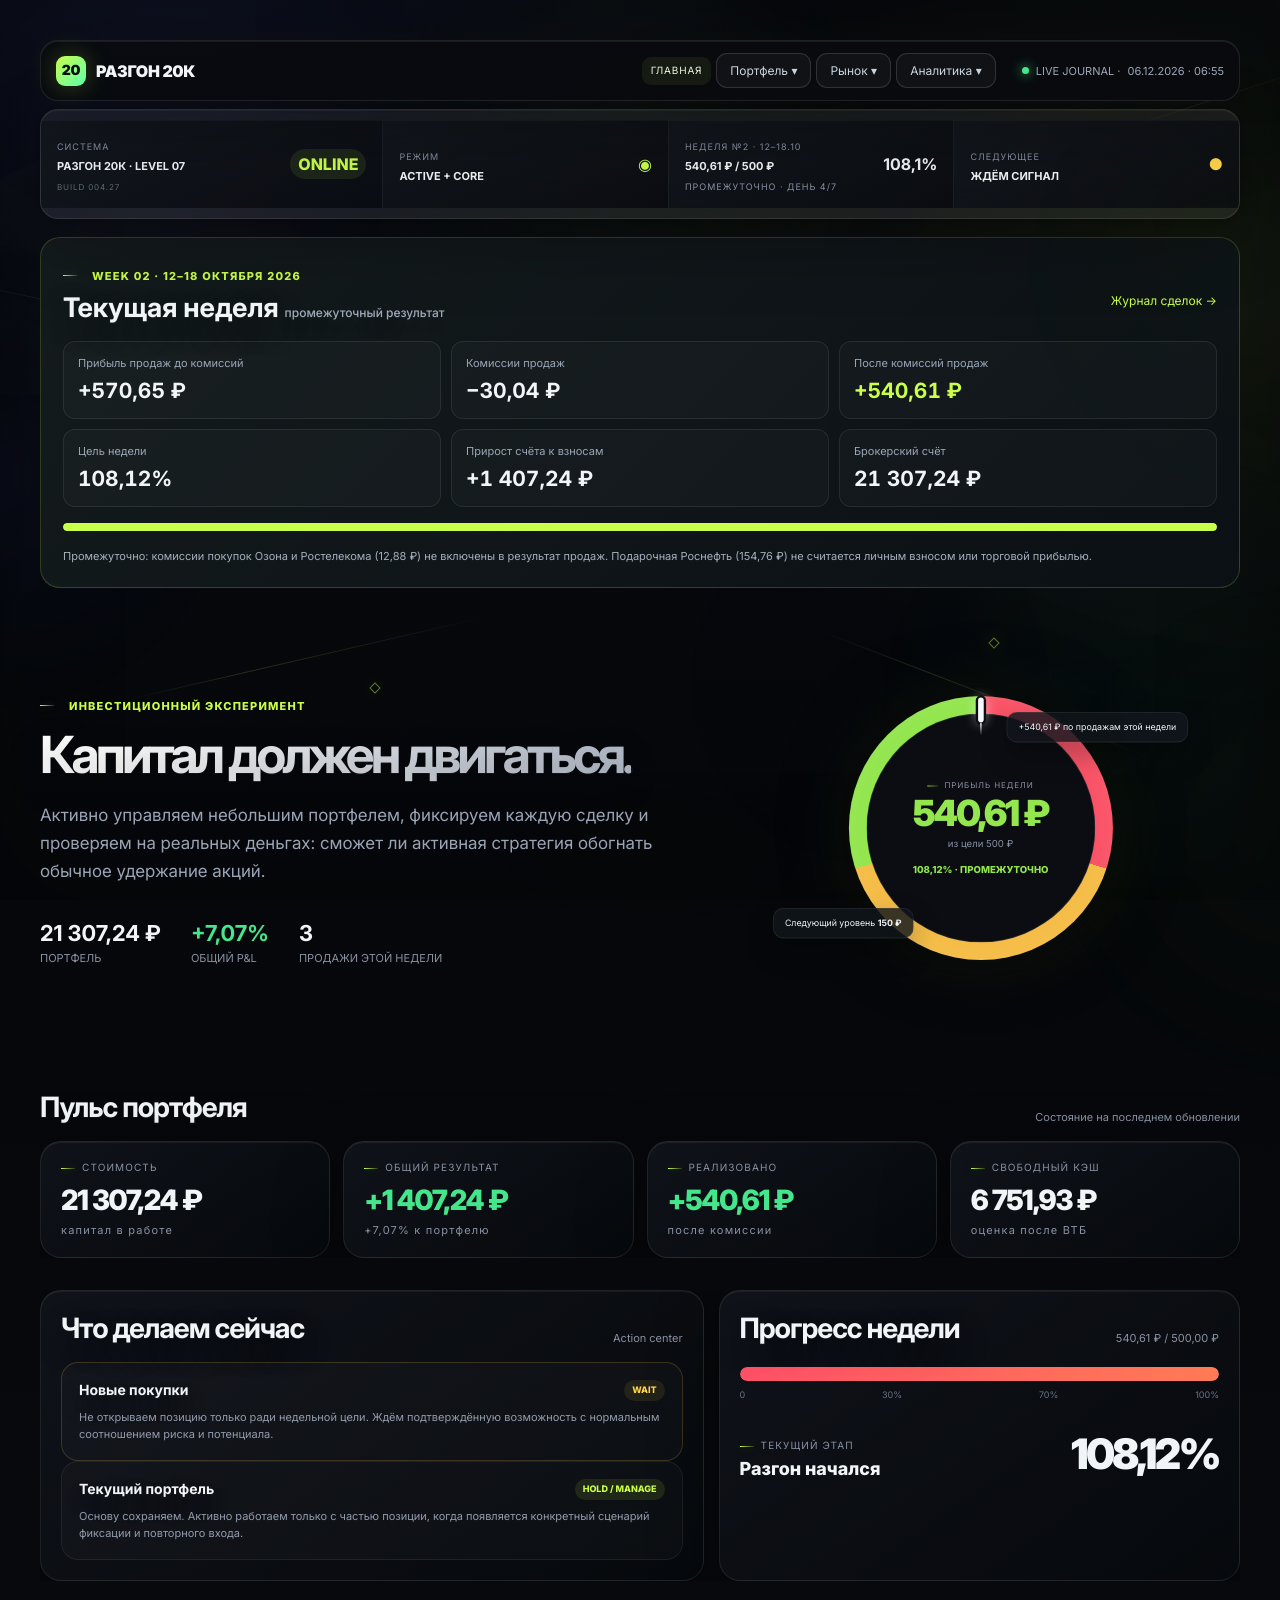
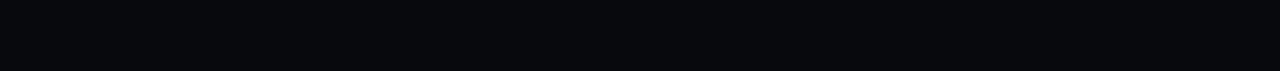
==== index.html @ 6a44f9a2 "BUILD 004.27: fix initial hero counter and previous week archive" ====
<!doctype html><html lang="ru"><head><meta charset="utf-8"><meta name="viewport" content="width=device-width,initial-scale=1"><meta name="theme-color" content="#06070a"><title>Разгон 20К — Live Terminal</title>
<link rel="stylesheet" href="css/styles.css?v=00415"><link rel="stylesheet" href="css/workspace.css?v=00427"><link rel="stylesheet" href="css/week-audit.css?v=00423"></head><body><canvas id="capitalMesh" aria-hidden="true"></canvas><div class="atmoDecor" aria-hidden="true"><i class="atmoLine al1"></i><i class="atmoLine al2"></i><i class="atmoLine al3"></i><i class="atmoLine al4"></i><i class="atmoGlyph ag1"></i><i class="atmoGlyph ag2"></i><i class="atmoGlyph ag3"></i><i class="atmoGlyph ag4"></i><i class="atmoGlow ago1"></i><i class="atmoGlow ago2"></i><i class="atmoGlow ago3"></i></div><div class="cursorHalo" id="cursorHalo"></div><div class="ambientBeam beamA"></div><div class="ambientBeam beamB"></div><div class="ambientBeam beamC"></div><div class="aurora"></div><div class="orb a"></div><div class="orb b"></div><div class="glassLight gl1"></div><div class="glassLight gl2"></div>
<div class="wrap"><nav class="nav"><div class="logo"><div class="logoMark">20</div>РАЗГОН 20К</div><div class="siteTabs"><a class="active" href="index.html">Dashboard</a><a href="portfolio.html">Портфель</a><a href="trades.html">Сделки</a><a href="radar.html">Радар</a><a href="intelligence.html">События</a><a href="company.html">Компании</a><a href="analytics.html">Аналитика</a><a href="strategy.html">Стратегия</a></div><div class="live"><i></i> LIVE JOURNAL · <span id="marketClock">06.10.2026</span></div></nav><div class="commandStrip reveal"><div class="cmd"><div><span>СИСТЕМА</span><br><strong>РАЗГОН 20К · LEVEL 07</strong><br><span style="font-size:8px;color:#5f6977">BUILD 004.27</span></div><div class="state">ONLINE</div></div><div class="cmd"><div><span>РЕЖИМ</span><br><strong>ACTIVE + CORE</strong></div><b style="color:var(--lime)">◉</b></div><div class="cmd"><div><span>НЕДЕЛЯ</span><br><strong>540,61 / 500 ₽</strong><br><span>ПН—ВС · ДЕНЬ 4/7</span></div><b>108,1%</b></div><div class="cmd"><div><span>СЛЕДУЮЩЕЕ</span><br><strong>ЖДЁМ СИГНАЛ</strong></div><b style="color:var(--yellow)">●</b></div></div><header class="hero"><div class="reveal"><div class="eyebrow">Инвестиционный эксперимент</div><h1><span class="gradient">Капитал должен двигаться.</span></h1><p class="lead">Активно управляем небольшим портфелем, фиксируем каждую сделку и проверяем на реальных деньгах: сможет ли активная стратегия обогнать обычное удержание акций.</p><div class="heroMeta"><div><b data-live="portfolio-total">—</b><span>ПОРТФЕЛЬ</span></div><div><b class="green" data-live="portfolio-pct">—</b><span>ОБЩИЙ P&L</span></div><div><b>1</b><span>ПОДТВЕРЖДЁННЫЕ ПРОДАЖИ</span></div></div></div>
<div class="ringWrap reveal"><div class="ringGlow"></div><div class="ring" id="ring" role="img" aria-label="Прогресс недели"><div class="speedNeedle" aria-hidden="true"></div><div class="ringCore"><div class="label">ПРИБЫЛЬ НЕДЕЛИ</div><div class="money counter" data-to="540.61" data-decimals="2" data-suffix=" ₽">0</div><div class="target">из цели 500 ₽</div><div class="percent">108,12% · РАЗГОН НАЧАЛСЯ</div><div class="celebrate">✓ ЦЕЛЬ ВЫПОЛНЕНА</div></div></div><div class="floatChip one"><span class="green">▲</span> +540,61 ₽ реализовано</div><div class="floatChip two">Следующий уровень <b>150 ₽</b></div></div></header><section class="section reveal"><div class="sectionHead"><h2>Пульс портфеля</h2><p>Состояние на последнем обновлении</p></div><div class="cards"><div class="card tilt"><div class="label">Стоимость</div><div class="value" data-live="portfolio-total">—</div><div class="mini">капитал в работе</div></div><div class="card tilt"><div class="label">Общий результат</div><div class="value green" data-live="portfolio-pnl">—</div><div class="mini"><span data-live="portfolio-pct">—</span> к портфелю</div></div><div class="card tilt"><div class="label">Реализовано</div><div class="value green" data-live="week-realized">—</div><div class="mini">после комиссии</div></div><div class="card tilt"><div class="label">Свободный кэш</div><div class="value" data-live="cash">—</div><div class="mini">оценка после ВТБ</div></div></div></section><section class="section layout"><div class="card reveal"><div class="sectionHead"><h2>Что делаем сейчас</h2><p>Action center</p></div>
<div class="signal" style="border-color:rgba(255,212,73,.18)"><div class="signalTop"><h3>Новые покупки</h3><span class="tag" style="color:#ffd449;background:rgba(255,212,73,.09)">WAIT</span></div><p>Не открываем позицию только ради недельной цели. Ждём подтверждённую возможность с нормальным соотношением риска и потенциала.</p></div>
<div class="signal"><div class="signalTop"><h3>Текущий портфель</h3><span class="tag">HOLD / MANAGE</span></div><p>Основу сохраняем. Активно работаем только с частью позиции, когда появляется конкретный сценарий фиксации и повторного входа.</p></div></div>
<div class="card reveal"><div class="sectionHead"><h2>Прогресс недели</h2><p>540,61 / 500 ₽</p></div><div style="margin-top:22px;height:14px;border-radius:99px;background:#20242d;overflow:hidden"><div id="weekbar" style="height:100%;width:0;border-radius:99px;background:linear-gradient(90deg,#ff5168,#ff7b55);box-shadow:0 0 25px rgba(255,81,104,.25);transition:width 1.4s cubic-bezier(.2,.8,.2,1)"></div></div><div style="display:flex;justify-content:space-between;margin-top:9px;font-size:9px;color:#697384"><span>0</span><span>30%</span><span>70%</span><span>100%</span></div><div style="margin-top:28px;display:flex;justify-content:space-between;align-items:end"><div><div class="label">ТЕКУЩИЙ ЭТАП</div><div style="font-size:18px;font-weight:800;margin-top:7px">Разгон начался</div></div><div style="font-size:42px;font-weight:900;letter-spacing:-.06em" data-live="week-progress">—</div></div></div></section></div><script src="js/data.js?v=00427" defer></script><script src="js/companies.js?v=00415" defer></script><script src="js/app.js?v=00427" defer></script><script src="js/workspace.js?v=00419" defer></script><script src="js/week-audit.js?v=00427" defer></script></body></html>
---- css/styles.css ----
@import url('https://fonts.googleapis.com/css2?family=Inter:wght@400;500;600;700;800;900&display=swap');
:root{--bg:#06070a;--card:rgba(15,18,25,.72);--line:rgba(255,255,255,.09);--text:#f7f8fb;--muted:#8892a3;--lime:#c9ff4a;--green:#45e58b;--red:#ff5168;--yellow:#ffd449;--gold:#ffca43;--mx:50%;--my:20%}
*{box-sizing:border-box}html{scroll-behavior:smooth}body{margin:0;background:var(--bg);color:var(--text);font-family:Inter,system-ui,sans-serif;overflow-x:hidden}.noise{position:fixed;inset:0;pointer-events:none;z-index:20;opacity:.035;background-image:url("data:image/svg+xml,%3Csvg viewBox='0 0 180 180' xmlns='http://www.w3.org/2000/svg'%3E%3Cfilter id='n'%3E%3CfeTurbulence type='fractalNoise' baseFrequency='.9' numOctaves='4' stitchTiles='stitch'/%3E%3C/filter%3E%3Crect width='100%25' height='100%25' filter='url(%23n)' opacity='.8'/%3E%3C/svg%3E")}.aurora{position:fixed;inset:0;pointer-events:none;background:radial-gradient(600px circle at var(--mx) var(--my),rgba(177,255,72,.105),transparent 45%),radial-gradient(700px circle at 10% 15%,rgba(76,93,255,.10),transparent 48%),radial-gradient(700px circle at 90% 80%,rgba(0,225,175,.07),transparent 45%);z-index:-2}.gridbg{position:fixed;inset:0;z-index:-3;background-image:linear-gradient(rgba(255,255,255,.025) 1px,transparent 1px),linear-gradient(90deg,rgba(255,255,255,.025) 1px,transparent 1px);background-size:64px 64px;mask-image:linear-gradient(to bottom,black,transparent 90%)}.orb{position:fixed;width:400px;height:400px;border-radius:50%;filter:blur(90px);opacity:.09;z-index:-1;animation:float 13s ease-in-out infinite}.orb.a{background:#b8ff55;top:-160px;right:-120px}.orb.b{background:#536dff;bottom:-180px;left:-130px;animation-delay:-5s}@keyframes float{50%{transform:translate3d(40px,60px,0) scale(1.15)}}.wrap{max-width:1240px;margin:auto;padding:26px 20px 90px}.nav{position:sticky;top:14px;z-index:15;display:flex;align-items:center;justify-content:space-between;padding:12px 15px;margin-bottom:56px;border:1px solid var(--line);background:rgba(7,9,13,.66);backdrop-filter:blur(22px);border-radius:18px;box-shadow:0 14px 50px rgba(0,0,0,.22)}.logo{display:flex;align-items:center;gap:10px;font-weight:900;letter-spacing:-.02em}.logoMark{width:30px;height:30px;border-radius:9px;background:linear-gradient(135deg,var(--lime),#5dffad);box-shadow:0 0 25px rgba(201,255,74,.25);display:grid;place-items:center;color:#071008;font-size:14px}.live{display:flex;align-items:center;gap:7px;font-size:11px;color:#9da7b8}.live i{width:7px;height:7px;border-radius:50%;background:var(--green);box-shadow:0 0 12px var(--green);animation:blink 1.8s infinite}@keyframes blink{50%{opacity:.35}}.hero{min-height:560px;display:grid;grid-template-columns:1.12fr .88fr;align-items:center;gap:42px;padding-bottom:60px}.eyebrow{display:inline-flex;align-items:center;gap:8px;color:var(--lime);font-size:11px;font-weight:800;letter-spacing:.14em;text-transform:uppercase}.eyebrow:before{content:"";width:24px;height:1px;background:var(--lime)}h1{font-size:clamp(54px,8vw,104px);line-height:.88;letter-spacing:-.075em;margin:20px 0 24px;max-width:750px}.gradient{background:linear-gradient(90deg,#fff 5%,#aeb7c5 50%,#fff 95%);background-size:200% auto;color:transparent;background-clip:text;animation:textshine 6s linear infinite}@keyframes textshine{to{background-position:200% center}}.lead{max-width:610px;color:#9aa4b5;font-size:17px;line-height:1.65}.heroMeta{display:flex;gap:30px;margin-top:35px}.heroMeta b{font-size:22px}.heroMeta span{display:block;color:var(--muted);font-size:11px;margin-top:4px}.ringWrap{position:relative;display:grid;place-items:center;min-height:420px}.ringGlow{position:absolute;width:320px;height:320px;border-radius:50%;background:rgba(201,255,74,.08);filter:blur(50px);animation:breathe 3s ease-in-out infinite}@keyframes breathe{50%{transform:scale(1.12);opacity:.65}}.ring{width:330px;height:330px;border-radius:50%;display:grid;place-items:center;position:relative;background:conic-gradient(var(--red) 0deg 28.9deg,#20242d 28.9deg 360deg);box-shadow:0 0 80px rgba(0,0,0,.5),inset 0 0 50px rgba(255,255,255,.03);transition:.8s}.ring:before{content:"";position:absolute;inset:16px;border-radius:50%;background:#0b0d12;border:1px solid var(--line)}.ringCore{z-index:2;text-align:center}.ringCore .money{font-size:45px;font-weight:900;letter-spacing:-.055em}.ringCore .target{color:var(--muted);font-size:12px;margin-top:4px}.ringCore .percent{margin-top:17px;font-size:12px;font-weight:800;color:var(--red)}.floatChip{position:absolute;padding:11px 14px;background:rgba(18,22,29,.82);border:1px solid var(--line);backdrop-filter:blur(14px);border-radius:13px;font-size:11px;box-shadow:0 15px 35px rgba(0,0,0,.28);animation:chip 5s ease-in-out infinite}.floatChip.one{right:0;top:65px}.floatChip.two{left:0;bottom:72px;animation-delay:-2.2s}@keyframes chip{50%{transform:translateY(-10px)}}.section{margin-top:35px}.sectionHead{display:flex;justify-content:space-between;align-items:end;margin-bottom:17px}.sectionHead h2{font-size:28px;letter-spacing:-.04em;margin:0}.sectionHead p{font-size:11px;color:var(--muted);margin:0}.cards{display:grid;grid-template-columns:repeat(4,1fr);gap:13px}.card{position:relative;overflow:hidden;background:linear-gradient(145deg,rgba(18,22,30,.78),rgba(10,12,17,.68));border:1px solid var(--line);border-radius:21px;padding:20px;backdrop-filter:blur(20px);transition:transform .35s,border-color .35s,box-shadow .35s;transform-style:preserve-3d}.card:after{content:"";position:absolute;inset:0;background:radial-gradient(350px circle at var(--cx,50%) var(--cy,50%),rgba(255,255,255,.07),transparent 40%);opacity:0;transition:.3s;pointer-events:none}.card:hover{border-color:rgba(201,255,74,.25);box-shadow:0 20px 60px rgba(0,0,0,.3)}.card:hover:after{opacity:1}.label{font-size:10px;text-transform:uppercase;letter-spacing:.12em;color:var(--muted)}.value{font-size:28px;font-weight:850;letter-spacing:-.045em;margin-top:9px}.green{color:var(--green)}.red{color:var(--red)}.mini{font-size:11px;color:var(--muted);margin-top:6px}.layout{display:grid;grid-template-columns:1.12fr .88fr;gap:15px}.table{display:grid}.row{display:grid;grid-template-columns:1fr 100px 100px;gap:14px;align-items:center;padding:16px 0;border-bottom:1px solid rgba(255,255,255,.065);transition:.25s}.row:hover{padding-left:8px}.row:last-child{border:0}.asset b{font-size:14px}.asset small{display:block;color:var(--muted);margin-top:4px;font-size:10px}.num{text-align:right;font-size:13px}.pnl{text-align:right;font-size:12px;font-weight:800}.radar{display:grid;gap:10px}.signal{padding:17px;border-radius:17px;background:rgba(255,255,255,.025);border:1px solid rgba(255,255,255,.065);transition:.3s}.signal:hover{transform:translateX(5px);background:rgba(201,255,74,.035)}.signalTop{display:flex;justify-content:space-between;align-items:center}.signal h3{font-size:14px;margin:0}.tag{font-size:9px;padding:5px 8px;border-radius:999px;background:rgba(201,255,74,.1);color:var(--lime);font-weight:800}.signal p{color:#929cac;font-size:11px;line-height:1.55;margin:8px 0 0}.chart{height:235px;margin-top:20px;position:relative}.chart svg{width:100%;height:100%;overflow:visible}.chartGrid line{stroke:rgba(255,255,255,.05)}.chartLine{fill:none;stroke:url(#lg);stroke-width:3;stroke-linecap:round;filter:drop-shadow(0 0 9px rgba(201,255,74,.35));stroke-dasharray:900;stroke-dashoffset:900}.chartArea{fill:url(#area)}.chartDot{fill:var(--lime);filter:drop-shadow(0 0 7px var(--lime))}.trade{display:grid;grid-template-columns:42px 1fr auto;align-items:center;gap:12px;padding:16px;border:1px solid rgba(255,255,255,.06);border-radius:17px;background:rgba(255,255,255,.025)}.tradeNo{width:36px;height:36px;border-radius:11px;display:grid;place-items:center;background:linear-gradient(135deg,#26321a,#11160d);color:var(--lime);font-weight:900}.trade small{color:var(--muted);font-size:10px}.profit{font-weight:900;color:var(--green)}.reveal{opacity:0;transform:translateY(30px);transition:opacity .8s cubic-bezier(.2,.8,.2,1),transform .8s cubic-bezier(.2,.8,.2,1)}.reveal.on{opacity:1;transform:none}.footer{text-align:center;color:#596273;font-size:10px;margin-top:70px}.celebrate{display:none;color:var(--gold)}@media(max-width:900px){.hero{grid-template-columns:1fr;text-align:left;padding-top:20px}.ringWrap{min-height:390px}.cards{grid-template-columns:1fr 1fr}.layout{grid-template-columns:1fr}.nav{margin-bottom:35px}}@media(max-width:540px){.wrap{padding:14px 13px 60px}.nav{top:8px}.hero{gap:5px}.heroMeta{gap:18px}.ring{width:280px;height:280px}.ringGlow{width:260px;height:260px}.ringCore .money{font-size:38px}.floatChip.one{right:-2px}.floatChip.two{left:-2px}.cards{grid-template-columns:1fr 1fr}.card{padding:16px}.value{font-size:22px}.row{grid-template-columns:1fr 75px 70px}.sectionHead h2{font-size:23px}.lead{font-size:14px}}

/* Level 3 visual-art layer */
.capitalScene{position:relative;min-height:360px;display:grid;place-items:center;isolation:isolate;overflow:hidden;border-radius:24px;background:radial-gradient(circle at 50% 52%,rgba(201,255,74,.08),transparent 28%),linear-gradient(180deg,rgba(255,255,255,.02),transparent)}
.capitalScene:before{content:"";position:absolute;width:520px;height:220px;border:1px solid rgba(201,255,74,.12);border-radius:50%;transform:rotate(-10deg);box-shadow:0 0 80px rgba(201,255,74,.05),inset 0 0 50px rgba(201,255,74,.025);animation:orbit 13s linear infinite}
.capitalScene:after{content:"";position:absolute;width:410px;height:410px;border-radius:50%;border:1px dashed rgba(255,255,255,.075);animation:spin 24s linear infinite}
@keyframes orbit{50%{transform:rotate(10deg) scaleX(.92)}}@keyframes spin{to{transform:rotate(360deg)}}
.capitalCore{width:190px;height:190px;border-radius:50%;position:relative;display:grid;place-items:center;text-align:center;z-index:3;background:radial-gradient(circle at 36% 28%,rgba(255,255,255,.34),rgba(201,255,74,.14) 18%,rgba(20,27,18,.95) 48%,#080b09 72%);border:1px solid rgba(201,255,74,.25);box-shadow:0 0 25px rgba(201,255,74,.15),0 0 100px rgba(201,255,74,.10),inset -20px -25px 50px rgba(0,0,0,.65);animation:coreFloat 5s ease-in-out infinite}
.capitalCore:before{content:"";position:absolute;inset:-15px;border-radius:50%;border:1px solid rgba(201,255,74,.12);animation:pulseRing 3s ease-out infinite}.capitalCore b{font-size:28px;letter-spacing:-.055em}.capitalCore small{display:block;color:#8d9988;font-size:9px;margin-top:4px;letter-spacing:.1em}
@keyframes coreFloat{50%{transform:translateY(-8px) scale(1.02)}}@keyframes pulseRing{50%{transform:scale(1.12);opacity:.2}}
.satellite{position:absolute;z-index:4;padding:9px 12px;border-radius:12px;border:1px solid rgba(255,255,255,.09);background:rgba(8,11,14,.76);backdrop-filter:blur(12px);font-size:9px;color:#aab3c0;box-shadow:0 10px 35px rgba(0,0,0,.35)}.satellite b{display:block;color:#fff;font-size:12px;margin-bottom:2px}.sat1{transform:translate(180px,-100px)}.sat2{transform:translate(-190px,80px)}.sat3{transform:translate(170px,115px)}
.energyLine{position:absolute;height:1px;width:140px;background:linear-gradient(90deg,transparent,rgba(201,255,74,.7),transparent);filter:drop-shadow(0 0 5px var(--lime));opacity:.5;animation:energy 2.4s ease-in-out infinite}@keyframes energy{50%{opacity:1;transform:scaleX(1.15)}}
.artTitle{font-size:clamp(38px,6vw,76px);line-height:.92;letter-spacing:-.065em;margin:12px 0 0;max-width:900px}.artTitle em{font-family:Georgia,serif;font-weight:400;color:var(--lime)}
.levelRail{display:flex;align-items:center;gap:7px;margin-top:24px}.levelRail i{display:block;height:3px;flex:1;background:#20242d;border-radius:9px}.levelRail i.on{background:linear-gradient(90deg,#6878ff,var(--lime));box-shadow:0 0 12px rgba(201,255,74,.25)}
@media(max-width:600px){.capitalScene{min-height:320px}.capitalCore{width:155px;height:155px}.sat1{transform:translate(110px,-105px)}.sat2{transform:translate(-110px,90px)}.sat3{transform:translate(105px,110px)}}

.commandStrip{display:grid;grid-template-columns:1.2fr repeat(3,1fr);gap:1px;margin:10px 0 34px;border:1px solid var(--line);border-radius:18px;overflow:hidden;background:var(--line);box-shadow:0 20px 70px rgba(0,0,0,.22)}.cmd{background:rgba(8,10,14,.9);padding:14px 16px;min-height:63px;display:flex;align-items:center;justify-content:space-between;gap:10px;transition:.25s}.cmd:hover{background:rgba(201,255,74,.045)}.cmd strong{font-size:11px}.cmd span{font-size:9px;color:var(--muted)}.cmd .state{padding:5px 8px;border-radius:999px;color:var(--lime);background:rgba(201,255,74,.09);font-weight:800}.sceneLabel{position:absolute;top:20px;left:22px;z-index:5;font-size:9px;letter-spacing:.15em;color:#697585}.sceneCoords{position:absolute;right:22px;bottom:18px;z-index:5;font:9px monospace;color:#53605e}.capitalCore{cursor:crosshair}.capitalCore:hover{box-shadow:0 0 40px rgba(201,255,74,.25),0 0 150px rgba(201,255,74,.17),inset -20px -25px 50px rgba(0,0,0,.65)}.capitalScene .satellite{transition:.35s}.capitalScene:hover .satellite{border-color:rgba(201,255,74,.18)}@media(max-width:760px){.commandStrip{grid-template-columns:1fr 1fr}.cmd:first-child{grid-column:1/-1}}@media(max-width:430px){.commandStrip{grid-template-columns:1fr}.cmd:first-child{grid-column:auto}}

.constellation{position:relative;height:520px;border-radius:28px;overflow:hidden;border:1px solid var(--line);background:radial-gradient(circle at 50% 50%,rgba(90,110,255,.08),transparent 22%),radial-gradient(circle at 48% 52%,rgba(201,255,74,.045),transparent 44%),#080a0e;cursor:crosshair}.constellation canvas{position:absolute;inset:0;width:100%;height:100%}.node{position:absolute;z-index:3;transform:translate(-50%,-50%);width:var(--size);height:var(--size);border-radius:50%;display:grid;place-items:center;text-align:center;background:radial-gradient(circle at 35% 30%,rgba(255,255,255,.24),rgba(24,29,36,.96) 42%,#090b0e 72%);border:1px solid rgba(255,255,255,.14);box-shadow:0 0 35px rgba(0,0,0,.55);transition:.35s;user-select:none}.node:hover,.node.focus{transform:translate(-50%,-50%) scale(1.13);border-color:rgba(201,255,74,.5);box-shadow:0 0 55px rgba(201,255,74,.15);z-index:6}.node b{font-size:11px}.node small{font-size:8px;color:var(--muted);display:block;margin-top:2px}.node.core{background:radial-gradient(circle at 35% 28%,rgba(255,255,255,.38),rgba(201,255,74,.2) 22%,#0d120c 65%);border-color:rgba(201,255,74,.28)}.constInfo{position:absolute;left:22px;bottom:20px;z-index:8;max-width:340px;padding:15px 17px;border-radius:15px;background:rgba(8,10,14,.78);border:1px solid var(--line);backdrop-filter:blur(16px);transition:.3s}.constInfo .big{font-size:20px;font-weight:900;margin:5px 0}.constLegend{position:absolute;right:20px;top:18px;z-index:7;text-align:right;font-size:9px;color:#697384;line-height:1.7}.constellation:before{content:"PORTFOLIO FIELD / INTERACTIVE";position:absolute;left:20px;top:18px;z-index:7;font-size:9px;letter-spacing:.15em;color:#697384}.level4Badge{display:inline-flex;gap:7px;align-items:center;padding:7px 10px;border:1px solid rgba(201,255,74,.14);border-radius:999px;font-size:9px;color:#9ca78d;background:rgba(201,255,74,.035)}@media(max-width:600px){.constellation{height:470px}.node{--size:65px!important}.node.core{--size:92px!important}.constInfo{left:12px;right:12px;max-width:none}.constLegend{display:none}}

/* BUILD 004.02 — Road to Level 04 */
.flowSection{position:relative;margin:90px 0 40px;min-height:620px;border-radius:32px;overflow:hidden;border:1px solid var(--line);background:#07090d;isolation:isolate}.flowSection:before{content:"";position:absolute;inset:-30%;background:conic-gradient(from 120deg at 50% 50%,transparent,rgba(92,105,255,.12),transparent 28%,rgba(201,255,74,.08),transparent 56%);animation:flowSpin 22s linear infinite;z-index:-2}.flowSection:after{content:"";position:absolute;inset:0;background:radial-gradient(circle at var(--mx,50%) var(--my,50%),rgba(201,255,74,.09),transparent 24%),linear-gradient(180deg,transparent,rgba(0,0,0,.38));z-index:-1}.flowCopy{position:absolute;left:6%;top:10%;z-index:5;max-width:510px}.flowCopy h2{font-size:clamp(42px,6vw,82px);line-height:.9;letter-spacing:-.065em;margin:12px 0 18px}.flowCopy h2 em{font-family:Georgia,serif;font-weight:400;color:#c9ff4a}.flowCopy p{max-width:430px;color:var(--muted);font-size:12px;line-height:1.8}.flowStage{position:absolute;inset:0}.flowOrb{position:absolute;left:67%;top:49%;width:230px;height:230px;transform:translate(-50%,-50%);border-radius:50%;background:radial-gradient(circle at 36% 30%,#f3ffd0 0 2%,#b6ff44 5%,rgba(111,140,38,.65) 16%,rgba(15,22,12,.95) 52%,#050705 72%);box-shadow:0 0 45px rgba(201,255,74,.16),0 0 150px rgba(201,255,74,.09);display:grid;place-items:center;text-align:center;transition:transform .18s ease-out}.flowOrb:before,.flowOrb:after{content:"";position:absolute;border-radius:50%;border:1px solid rgba(201,255,74,.16);inset:-42px;animation:pulseRing 4s ease-in-out infinite}.flowOrb:after{inset:-90px;border-style:dashed;animation:orbit 22s linear infinite}.flowOrb b{font-size:29px;letter-spacing:-.04em}.flowOrb small{display:block;color:#a8b29a;font-size:8px;letter-spacing:.14em;margin-top:5px}.flowMetric{position:absolute;padding:11px 13px;border-radius:13px;background:rgba(9,11,15,.7);border:1px solid rgba(255,255,255,.08);backdrop-filter:blur(14px);font-size:9px;color:#78818e;transition:.35s}.flowMetric b{display:block;color:#e9edf1;font-size:13px;margin-bottom:3px}.fm1{left:55%;top:17%}.fm2{right:7%;top:28%}.fm3{right:9%;bottom:18%}.fm4{left:53%;bottom:12%}.flowSection:hover .flowMetric{border-color:rgba(201,255,74,.18)}.flowStatus{position:absolute;left:6%;bottom:7%;display:flex;gap:8px;align-items:center;font-size:9px;color:#7d8792}.flowStatus i{width:6px;height:6px;border-radius:50%;background:var(--lime);box-shadow:0 0 10px var(--lime);animation:blink 1.8s infinite}@keyframes flowSpin{to{transform:rotate(360deg)}}@keyframes pulseRing{50%{transform:scale(1.055);opacity:.45}}@keyframes orbit{to{transform:rotate(360deg)}}@keyframes blink{50%{opacity:.3}}
@media(max-width:760px){.flowSection{min-height:690px}.flowCopy{left:7%;right:7%;top:7%}.flowOrb{left:50%;top:60%;width:175px;height:175px}.flowMetric{font-size:8px}.fm1{left:8%;top:43%}.fm2{right:7%;top:45%}.fm3{right:7%;bottom:10%}.fm4{left:7%;bottom:10%}.flowStatus{bottom:3%}}

.weekCycle{margin:34px 0 86px}.weekHero{display:grid;grid-template-columns:1.15fr .85fr;gap:14px}.weekNow,.weekArchive{border:1px solid var(--line);border-radius:24px;background:rgba(9,11,15,.74);backdrop-filter:blur(18px);padding:24px}.weekNow{position:relative;overflow:hidden}.weekNow:after{content:"";position:absolute;width:260px;height:260px;border-radius:50%;right:-90px;top:-120px;background:radial-gradient(circle,rgba(201,255,74,.13),transparent 68%);pointer-events:none}.weekTop{display:flex;justify-content:space-between;gap:18px;align-items:flex-start}.weekValue{font-size:clamp(34px,5vw,60px);font-weight:900;letter-spacing:-.06em;margin:16px 0 6px}.weekValue span{font-size:.36em;color:var(--muted);letter-spacing:0}.weekTrack{height:7px;background:#161a20;border-radius:99px;overflow:hidden;margin:20px 0 11px}.weekTrack i{display:block;height:100%;width:8.022%;background:linear-gradient(90deg,#ff5c65,#ff7a55);border-radius:inherit;box-shadow:0 0 18px rgba(255,92,101,.3)}.days{display:grid;grid-template-columns:repeat(7,1fr);gap:6px;margin-top:22px}.day{padding:10px 5px;text-align:center;border:1px solid var(--line);border-radius:10px;font-size:8px;color:#626c78}.day.done{color:#aab3bd;background:rgba(255,255,255,.025)}.day.today{color:var(--lime);border-color:rgba(201,255,74,.3);background:rgba(201,255,74,.055);box-shadow:inset 0 0 20px rgba(201,255,74,.025)}.archiveRow{display:grid;grid-template-columns:1fr auto;gap:12px;padding:14px 0;border-bottom:1px solid var(--line)}.archiveRow:last-child{border:0}.archiveRow b{font-size:12px}.archiveRow small{display:block;color:var(--muted);font-size:8px;margin-top:4px}.archiveScore{text-align:right;font-weight:900;font-size:13px}.archiveScore em{display:block;font-style:normal;font-size:8px;color:var(--muted);margin-top:4px}.archiveEmpty{color:#69727e;font-size:10px;line-height:1.7;padding-top:10px}.cycleNote{font-size:8px;color:#5e6874;margin-top:12px}@media(max-width:760px){.weekHero{grid-template-columns:1fr}.weekNow,.weekArchive{padding:18px}}

/* BUILD 004.02 — major Level 4 candidate */
.majorUpgrade{margin:90px 0}.upgradeIntro{display:grid;grid-template-columns:1.2fr .8fr;gap:28px;align-items:end;margin-bottom:26px}.upgradeIntro h2{font-size:clamp(44px,7vw,92px);line-height:.88;letter-spacing:-.07em;margin:10px 0}.upgradeIntro h2 em{font-family:Georgia,serif;font-weight:400;color:var(--lime)}.upgradeIntro p{color:var(--muted);line-height:1.8;font-size:11px;max-width:430px}
.missionGrid{display:grid;grid-template-columns:1.35fr .65fr;gap:14px}.missionMain,.riskPanel,.runway,.signalPanel{border:1px solid var(--line);border-radius:26px;background:rgba(8,10,14,.76);backdrop-filter:blur(18px);overflow:hidden}.missionMain{min-height:430px;position:relative;padding:26px}.missionMain:before{content:"";position:absolute;inset:0;background:radial-gradient(circle at var(--px,70%) var(--py,30%),rgba(201,255,74,.08),transparent 25%),linear-gradient(135deg,rgba(95,109,255,.05),transparent 42%);pointer-events:none}.missionHeader{display:flex;justify-content:space-between;align-items:center;position:relative;z-index:2}.missionTitle{font-size:10px;letter-spacing:.14em;color:#788390}.missionState{font-size:9px;color:var(--yellow);padding:7px 10px;border:1px solid rgba(255,202,82,.18);border-radius:99px;background:rgba(255,202,82,.05)}
.radarScope{position:absolute;width:285px;height:285px;border-radius:50%;right:8%;top:22%;border:1px solid rgba(201,255,74,.13);background:repeating-radial-gradient(circle,transparent 0 39px,rgba(255,255,255,.045) 40px 41px),linear-gradient(90deg,transparent 49.7%,rgba(255,255,255,.05) 50%,transparent 50.3%),linear-gradient(0deg,transparent 49.7%,rgba(255,255,255,.05) 50%,transparent 50.3%)}.radarScope:after{content:"";position:absolute;inset:0;border-radius:50%;background:conic-gradient(from 0deg,rgba(201,255,74,.16),transparent 17%);animation:scan 4.8s linear infinite}.radarDot{position:absolute;width:7px;height:7px;border-radius:50%;background:var(--lime);box-shadow:0 0 12px var(--lime);z-index:2}.rd1{left:63%;top:26%}.rd2{left:31%;top:61%;background:var(--yellow);box-shadow:0 0 12px var(--yellow)}.rd3{left:72%;top:68%;background:#7788ff;box-shadow:0 0 12px #7788ff}.missionAction{position:absolute;left:26px;bottom:28px;z-index:3;max-width:330px}.missionAction .command{font-size:clamp(31px,4vw,54px);font-weight:900;letter-spacing:-.055em;margin:7px 0}.missionAction p{font-size:10px;line-height:1.65;color:var(--muted)}
.riskPanel{padding:22px}.riskRing{width:145px;height:145px;border-radius:50%;margin:24px auto;display:grid;place-items:center;background:conic-gradient(#ffca52 0 68%,#191d23 68%);position:relative}.riskRing:after{content:"";position:absolute;inset:9px;border-radius:50%;background:#0a0c10}.riskRing div{position:relative;z-index:2;text-align:center}.riskRing b{font-size:28px}.riskRing small{display:block;color:var(--muted);font-size:8px}.riskLine{display:flex;justify-content:space-between;border-top:1px solid var(--line);padding:11px 0;font-size:9px;color:var(--muted)}.riskLine b{color:#dfe4e9}
.runway{margin-top:14px;padding:24px;position:relative}.runwayTop{display:flex;justify-content:space-between;align-items:end}.runwayTop h3{font-size:25px;margin:5px 0}.runwayChart{height:180px;margin-top:20px;position:relative;border-bottom:1px solid var(--line);background:repeating-linear-gradient(0deg,transparent 0 44px,rgba(255,255,255,.035) 45px)}.runwayChart svg{position:absolute;inset:0;width:100%;height:100%;overflow:visible}.runwayChart .goalLine{position:absolute;left:0;right:0;top:24%;border-top:1px dashed rgba(201,255,74,.3)}.runwayChart .goalLine span{position:absolute;right:0;top:-16px;font-size:8px;color:var(--lime)}.runwayStats{display:grid;grid-template-columns:repeat(4,1fr);gap:8px;margin-top:16px}.runwayStat{padding:12px;border:1px solid var(--line);border-radius:12px}.runwayStat b{font-size:14px}.runwayStat small{display:block;font-size:8px;color:var(--muted);margin-top:4px}
.signalPanel{margin-top:14px;padding:22px}.signalTabs{display:flex;gap:7px;flex-wrap:wrap;margin:15px 0}.signalTab{border:1px solid var(--line);background:#0c0f14;color:#76808b;padding:8px 11px;border-radius:99px;font-size:9px;cursor:pointer}.signalTab.active{color:#10130b;background:var(--lime);border-color:var(--lime);font-weight:900}.signalBody{display:grid;grid-template-columns:1fr 1fr 1fr;gap:9px}.signalCard{padding:15px;border:1px solid var(--line);border-radius:14px;background:rgba(255,255,255,.015);transition:.25s}.signalCard:hover{transform:translateY(-3px);border-color:rgba(201,255,74,.18)}.signalCard span{font-size:8px;color:var(--muted)}.signalCard b{display:block;font-size:13px;margin:7px 0}.signalCard p{font-size:9px;color:#737e89;line-height:1.55;margin:0}
.systemTicker{margin:16px 0 0;border:1px solid var(--line);border-radius:14px;overflow:hidden;white-space:nowrap;background:#080a0d}.tickerInner{display:inline-flex;gap:42px;padding:10px 0;animation:ticker 25s linear infinite;font:9px monospace;color:#697581}.tickerInner b{color:#aeb8c2}.tickerInner .up{color:var(--lime)}.tickerInner .warn{color:var(--yellow)}
@keyframes scan{to{transform:rotate(360deg)}}@keyframes ticker{to{transform:translateX(-50%)}}
@media(max-width:820px){.upgradeIntro,.missionGrid{grid-template-columns:1fr}.missionMain{min-height:500px}.radarScope{right:50%;transform:translateX(50%);top:22%}.runwayStats,.signalBody{grid-template-columns:1fr 1fr}}@media(max-width:520px){.runwayStats,.signalBody{grid-template-columns:1fr}.radarScope{width:230px;height:230px}.missionAction{right:22px}.missionMain{min-height:520px}}

/* BUILD 004.02 — FHD glass visual overhaul */
html{background:#05070b}body{background:radial-gradient(1100px 720px at 15% -5%,rgba(68,82,160,.12),transparent 62%),radial-gradient(900px 650px at 94% 18%,rgba(201,255,74,.055),transparent 64%),linear-gradient(180deg,#07090d 0%,#05070a 52%,#07090d 100%);color:#f2f5f7;-webkit-font-smoothing:antialiased;text-rendering:geometricPrecision}
.noise,.gridbg{display:none!important}.aurora{filter:blur(95px)!important;opacity:.52!important;mix-blend-mode:screen;transform:translateZ(0)}.orb{filter:blur(3px);opacity:.7}.glassLight{position:fixed;z-index:-2;border-radius:50%;pointer-events:none;filter:blur(2px);opacity:.45}.gl1{width:520px;height:520px;left:-260px;top:24vh;background:radial-gradient(circle,rgba(82,104,255,.12),transparent 68%)}.gl2{width:620px;height:620px;right:-330px;top:58vh;background:radial-gradient(circle,rgba(201,255,74,.055),transparent 68%)}
.nav,.commandStrip,.weekNow,.weekArchive,.missionMain,.riskPanel,.runway,.signalPanel,.constellation,.capitalScene,.flowSection,.card,.cockpit,.portfolio,.journal{background:linear-gradient(145deg,rgba(18,22,29,.78),rgba(7,9,13,.86))!important;border-color:rgba(255,255,255,.095)!important;box-shadow:inset 0 1px 0 rgba(255,255,255,.055),0 22px 70px rgba(0,0,0,.28),0 2px 10px rgba(0,0,0,.22);backdrop-filter:blur(26px) saturate(125%);-webkit-backdrop-filter:blur(26px) saturate(125%)}
.commandStrip{background:rgba(255,255,255,.075)!important}.cmd{background:linear-gradient(155deg,rgba(19,23,30,.92),rgba(9,11,16,.88))!important;box-shadow:inset 0 1px rgba(255,255,255,.035)}.cmd:hover{background:linear-gradient(155deg,rgba(27,33,42,.96),rgba(11,14,19,.92))!important}
.weekNow:before,.riskPanel:before,.signalPanel:before,.runway:before{content:"";position:absolute;inset:0;border-radius:inherit;pointer-events:none;background:linear-gradient(118deg,rgba(255,255,255,.055),transparent 19%,transparent 75%,rgba(255,255,255,.018));opacity:.8}.weekNow,.riskPanel,.signalPanel,.runway{position:relative}
.flowSection{background:linear-gradient(150deg,#0c1016,#05070a 64%)!important}.flowSection:after{background:radial-gradient(circle at var(--mx,50%) var(--my,50%),rgba(201,255,74,.10),transparent 22%),radial-gradient(circle at 74% 48%,rgba(87,103,255,.08),transparent 36%),linear-gradient(180deg,rgba(255,255,255,.018),rgba(0,0,0,.28))!important}
.flowOrb,.capitalCore,.node{filter:saturate(108%);box-shadow:inset -24px -28px 55px rgba(0,0,0,.52),inset 12px 10px 30px rgba(255,255,255,.055),0 0 45px rgba(201,255,74,.11),0 32px 80px rgba(0,0,0,.38)!important}
.constellation{background:radial-gradient(circle at 50% 48%,rgba(85,103,255,.09),transparent 25%),radial-gradient(circle at 50% 50%,rgba(201,255,74,.035),transparent 53%),linear-gradient(145deg,#0a0d12,#06080b)!important}
.radarScope{background:repeating-radial-gradient(circle,transparent 0 39px,rgba(255,255,255,.055) 40px 41px),linear-gradient(90deg,transparent 49.7%,rgba(255,255,255,.065) 50%,transparent 50.3%),linear-gradient(0deg,transparent 49.7%,rgba(255,255,255,.065) 50%,transparent 50.3%),radial-gradient(circle,rgba(201,255,74,.025),transparent 70%);box-shadow:inset 0 0 50px rgba(201,255,74,.025),0 20px 60px rgba(0,0,0,.24)}
.signalCard,.runwayStat,.day,.constInfo,.flowMetric{background:linear-gradient(145deg,rgba(25,30,38,.68),rgba(9,12,17,.68))!important;border-color:rgba(255,255,255,.085)!important;box-shadow:inset 0 1px rgba(255,255,255,.035),0 10px 28px rgba(0,0,0,.14)}
h1,h2,h3,.weekValue,.command,.flowOrb b,.capitalCore b{text-shadow:0 1px 0 rgba(255,255,255,.05),0 12px 35px rgba(0,0,0,.25)}.label,.eyebrow,.mini,.cmd span{letter-spacing:.11em}
.section{position:relative}.section:before{content:"";position:absolute;left:8%;right:8%;top:-1px;height:1px;background:linear-gradient(90deg,transparent,rgba(255,255,255,.08),transparent);pointer-events:none}
::selection{background:rgba(201,255,74,.22);color:white}

/* BUILD 004.02 — Living Capital Atmosphere */
#capitalMesh{position:fixed;inset:0;width:100%;height:100%;z-index:-4;pointer-events:none;opacity:.92}.cursorHalo{position:fixed;left:0;top:0;width:420px;height:420px;border-radius:50%;pointer-events:none;z-index:-3;transform:translate(-50%,-50%);background:radial-gradient(circle,rgba(213,255,116,.075) 0%,rgba(201,255,74,.032) 24%,rgba(255,196,75,.018) 43%,transparent 69%);filter:blur(8px);opacity:0;transition:opacity .45s ease}.ambientBeam{position:fixed;pointer-events:none;z-index:-5;filter:blur(70px);border-radius:50%;mix-blend-mode:screen;opacity:.28}.beamA{width:54vw;height:20vw;left:-12vw;top:13vh;transform:rotate(-14deg);background:linear-gradient(90deg,transparent,rgba(201,255,74,.09),rgba(255,196,76,.035),transparent);animation:beamFloatA 18s ease-in-out infinite alternate}.beamB{width:42vw;height:18vw;right:-10vw;top:44vh;transform:rotate(18deg);background:linear-gradient(90deg,transparent,rgba(88,107,255,.07),rgba(201,255,74,.045),transparent);animation:beamFloatB 23s ease-in-out infinite alternate}.beamC{width:34vw;height:15vw;left:34vw;bottom:-4vw;background:radial-gradient(ellipse,rgba(255,197,72,.045),transparent 67%);animation:beamFloatC 15s ease-in-out infinite alternate}
body:before{content:"";position:fixed;inset:0;pointer-events:none;z-index:-6;background:radial-gradient(circle at 50% 0%,rgba(255,255,255,.025),transparent 30%),linear-gradient(90deg,rgba(255,255,255,.008) 1px,transparent 1px),linear-gradient(rgba(255,255,255,.006) 1px,transparent 1px);background-size:auto,180px 180px,180px 180px;mask-image:linear-gradient(to bottom,rgba(0,0,0,.72),transparent 86%)}
body:after{content:"";position:fixed;inset:0;pointer-events:none;z-index:50;box-shadow:inset 0 0 170px rgba(0,0,0,.52)}
.hero,.majorUpgrade,.weekCycle,.flowSection,.section{isolation:isolate}.hero:after,.majorUpgrade:after,.weekCycle:after{content:"";position:absolute;pointer-events:none;z-index:-1;width:42vw;height:42vw;border-radius:50%;filter:blur(80px);opacity:.15}.hero:after{right:-20vw;top:0;background:radial-gradient(circle,rgba(201,255,74,.15),transparent 67%)}.majorUpgrade:after{left:-24vw;top:15%;background:radial-gradient(circle,rgba(255,190,62,.12),transparent 67%)}.weekCycle:after{right:-22vw;top:10%;background:radial-gradient(circle,rgba(84,105,255,.12),transparent 67%)}
.nav{box-shadow:inset 0 1px 0 rgba(255,255,255,.075),0 24px 80px rgba(0,0,0,.32),0 0 70px rgba(201,255,74,.018)!important}.missionMain,.flowSection,.constellation,.capitalScene{box-shadow:inset 0 1px 0 rgba(255,255,255,.07),inset 0 0 70px rgba(201,255,74,.015),0 28px 90px rgba(0,0,0,.34)!important}
.eyebrow:before,.label:before{content:"";display:inline-block;width:14px;height:1px;background:linear-gradient(90deg,var(--lime),rgba(201,255,74,.15));vertical-align:middle;margin-right:7px;box-shadow:0 0 8px rgba(201,255,74,.25)}
@keyframes beamFloatA{to{transform:translate(8vw,6vh) rotate(-8deg) scale(1.12)}}@keyframes beamFloatB{to{transform:translate(-7vw,-5vh) rotate(11deg) scale(1.08)}}@keyframes beamFloatC{to{transform:translate(3vw,-5vh) scale(1.15)}}
@media(prefers-reduced-motion:reduce){.ambientBeam{animation:none!important}#capitalMesh{opacity:.55}.cursorHalo{display:none}}

/* BUILD 004.02 — visible living atmosphere / stacking fix + stronger art direction */
body{position:relative;isolation:isolate}
#capitalMesh{z-index:0!important;opacity:.78!important}
.cursorHalo{z-index:1!important;mix-blend-mode:screen;opacity:0}
.ambientBeam{z-index:0!important}
body:before{z-index:0!important;opacity:.55}
body:after{z-index:2!important;box-shadow:inset 0 0 120px rgba(0,0,0,.28)!important}
body>main,body>.wrap,body>header,body>nav,body>section,body>footer,.nav,.shell,.container{position:relative;z-index:3}
.aurora,.orb,.glassLight{z-index:1!important}
.atmoDecor{position:fixed;inset:0;pointer-events:none;z-index:1;overflow:hidden}
.atmoLine{position:absolute;height:1px;transform-origin:left center;background:linear-gradient(90deg,transparent,rgba(217,255,127,.28),rgba(255,199,81,.18),transparent);filter:drop-shadow(0 0 5px rgba(201,255,74,.13));opacity:.55}
.al1{width:42vw;left:-4vw;top:31vh;transform:rotate(12deg)}.al2{width:36vw;right:-7vw;top:22vh;transform:rotate(-18deg)}.al3{width:29vw;right:7vw;top:70vh;transform:rotate(21deg)}.al4{width:31vw;left:9vw;top:78vh;transform:rotate(-13deg)}
.atmoGlyph{position:absolute;width:8px;height:8px;border:1px solid rgba(201,255,74,.45);transform:rotate(45deg);box-shadow:0 0 16px rgba(201,255,74,.12);animation:glyphPulse 3.6s ease-in-out infinite}.ag1{left:7vw;top:30vh}.ag2{right:11vw;top:21vh;animation-delay:-1.1s}.ag3{right:22vw;top:71vh;animation-delay:-2s}.ag4{left:29vw;top:76vh;animation-delay:-.6s}
.atmoGlow{position:absolute;border-radius:50%;filter:blur(55px);mix-blend-mode:screen}.ago1{width:270px;height:270px;left:4vw;top:19vh;background:rgba(201,255,74,.045)}.ago2{width:340px;height:340px;right:2vw;top:12vh;background:rgba(255,193,65,.038)}.ago3{width:360px;height:360px;right:18vw;bottom:4vh;background:rgba(91,111,255,.035)}
@keyframes glyphPulse{50%{opacity:.28;transform:rotate(45deg) scale(.72);box-shadow:0 0 30px rgba(201,255,74,.3)}}
@media(max-width:760px){#capitalMesh{opacity:.58!important}.atmoLine{opacity:.36}.atmoGlow{opacity:.65}}

/* BUILD 004.02 — remove legacy side spheres */
.orb.a,.orb.b{display:none!important}



.mode{width:100%;border:1px solid transparent;background:transparent;color:#7f899a;padding:12px 13px;border-radius:12px;text-align:left;font:600 12px Inter;margin:3px 0;cursor:pointer;transition:.25s}.mode:hover{color:#fff;background:rgba(255,255,255,.035)}.mode.active{color:#071008;background:var(--lime);box-shadow:0 0 25px rgba(201,255,74,.15)}.modePanel{animation:panelIn .45s cubic-bezier(.2,.8,.2,1)}@keyframes panelIn{from{opacity:0;transform:translateY(10px);filter:blur(5px)}to{opacity:1;transform:none;filter:none}}.metricLine{display:grid;grid-template-columns:110px 1fr 70px;align-items:center;gap:12px;margin:18px 0;font-size:11px}.metricTrack{height:7px;background:#20242d;border-radius:99px;overflow:hidden}.metricFill{height:100%;border-radius:99px;background:linear-gradient(90deg,#6575ff,var(--lime));transform-origin:left;animation:grow .8s cubic-bezier(.2,.8,.2,1)}@keyframes grow{from{transform:scaleX(0)}}.pulseOrb{width:120px;height:120px;border-radius:50%;display:grid;place-items:center;margin:18px auto;background:radial-gradient(circle at 35% 30%,rgba(201,255,74,.32),rgba(201,255,74,.05) 45%,transparent 70%);border:1px solid rgba(201,255,74,.22);box-shadow:0 0 70px rgba(201,255,74,.12);animation:breathe 2.8s infinite}.decision{font-size:38px;font-weight:900;letter-spacing:-.055em;text-align:center}.decisionSub{text-align:center;color:var(--muted);font-size:12px;max-width:500px;margin:10px auto;line-height:1.6}@media(max-width:650px){.cockpitGrid{grid-template-columns:1fr!important}.cockpitGrid>div:first-child{border-right:0!important;border-bottom:1px solid var(--line);display:grid;grid-template-columns:1fr 1fr;gap:4px}.metricLine{grid-template-columns:75px 1fr 50px}}

/* BUILD 004.02 — performance pass */
.section,.weekCycle,.flowSection{content-visibility:auto;contain-intrinsic-size:auto 620px}
.constellation,.capitalScene,.flowSection{contain:layout paint}
@media (prefers-reduced-motion:reduce){.orb,.ringGlow,.floatChip,.capitalScene:before,.capitalScene:after,.capitalCore,.capitalCore:before,.energyLine,.flowSection:before,.flowOrb:before,.flowOrb:after,.live i,.flowStatus i,.gradient{animation:none!important}.reveal{transition:none}}

/* BUILD 004.02 — compositor optimization */
.noise,.aurora,.gridbg,.orb{will-change:auto}
#capitalMesh{will-change:transform;transform:translateZ(0);pointer-events:none}
.nav{will-change:transform;transform:translateZ(0)}
@media (max-width:900px){
 .card,.weekNow,.weekArchive{backdrop-filter:none}
}

/* BUILD 004.03 — multipage navigation */
.siteTabs{display:flex;align-items:center;gap:5px;margin-left:auto;margin-right:14px}
.siteTabs a{font-size:10px;letter-spacing:.08em;text-transform:uppercase;color:#7f8998;text-decoration:none;padding:8px 9px;border-radius:9px;transition:.2s ease}
.siteTabs a:hover,.siteTabs a.active{color:#eef5df;background:rgba(201,255,74,.07)}
@media(max-width:980px){.nav{flex-wrap:wrap;gap:8px}.siteTabs{order:3;width:100%;overflow-x:auto;margin:0;padding-bottom:3px}.siteTabs a{white-space:nowrap}.live{margin-left:auto}}

/* BUILD 004.05 — real analytics */
.analyticsCards{grid-template-columns:repeat(4,1fr)}
.analyticsLayout{align-items:stretch}
.equityChart{position:relative;height:290px;margin-top:8px}
.equityChart svg{width:100%;height:260px;overflow:visible}
.equityLine{fill:none;stroke:url(#eqLine);stroke-width:3;vector-effect:non-scaling-stroke;filter:drop-shadow(0 0 7px rgba(201,255,74,.18))}
.equityArea{fill:url(#eqArea)}
.equityDot{fill:#c9ff4a;stroke:#0b0d10;stroke-width:3;vector-effect:non-scaling-stroke}
.equityEmpty{position:absolute;inset:0;display:flex;align-items:center;justify-content:center;text-align:center;padding:40px;color:#7e8998;font-size:12px;line-height:1.6;pointer-events:none}
.chartMeta{display:flex;justify-content:space-between;gap:12px;color:#778190;font-size:10px}.chartMeta b{color:#c9ff4a}
.compareEngine{display:grid;grid-template-columns:1fr auto 1fr;align-items:center;gap:18px;margin:24px 0}.compareSide{padding:22px;border:1px solid rgba(255,255,255,.07);border-radius:18px;background:rgba(255,255,255,.025)}.compareSide span{font-size:9px;letter-spacing:.16em;color:#7c8795}.compareSide b{display:block;font-size:28px;margin:8px 0}.compareSide small{color:#707b89;line-height:1.45}.versus{font-size:10px;color:#596271}.compareNote{font-size:11px;color:#8993a0;line-height:1.6;padding:15px;border-radius:14px;background:rgba(201,255,74,.035)}.statRows{margin-top:18px}.statRows>div{display:flex;justify-content:space-between;padding:12px 0;border-bottom:1px solid rgba(255,255,255,.055);font-size:11px}.statRows span{color:#778190}
@media(max-width:900px){.analyticsCards{grid-template-columns:1fr 1fr}.compareEngine{grid-template-columns:1fr}.versus{text-align:center}}

/* BUILD 004.06 — desktop performance architecture
   Preserve visual language while removing scroll-time GPU bottlenecks. */
@media (hover:hover) and (pointer:fine){
  /* Large live blurs over the viewport are the main desktop compositor cost. */
  .aurora{filter:none!important;opacity:.38!important;mix-blend-mode:normal!important}
  .ambientBeam,.atmoGlow{filter:none!important;mix-blend-mode:normal!important;opacity:.16!important}
  .cursorHalo{filter:none!important;width:360px;height:360px;opacity:0}
  .orb{filter:none!important;opacity:.18!important}
  /* Glass remains visually translucent; avoid sampling/reblurring the page behind every card while scrolling. */
  .card,.weekNow,.weekArchive,.missionMain,.riskPanel,.runway,.signalPanel,.constellation,.capitalScene,.flowSection,.cockpit,.portfolio,.journal,.floatChip,.satellite,.constInfo,.flowMetric{backdrop-filter:none!important;-webkit-backdrop-filter:none!important}
  .nav{backdrop-filter:none!important;-webkit-backdrop-filter:none!important;background:rgba(9,11,15,.94)!important}
  /* Desktop mouse effects should transform only isolated layers. */
  .card{transform-style:flat}
}

/* BUILD 004.07 — Trading Radar */
.radarSummary{display:grid;grid-template-columns:repeat(4,1fr);gap:10px}.radarSummary>div{padding:16px 18px;border:1px solid var(--line);border-radius:17px;background:rgba(12,15,20,.72)}.radarSummary span{display:block;font-size:8px;letter-spacing:.13em;color:#66717f;margin-bottom:7px}.radarSummary b{font-size:13px}
.radarGrid{display:grid;grid-template-columns:repeat(2,1fr);gap:14px}.radarCard{position:relative;padding:22px;border:1px solid var(--line);border-radius:22px;background:linear-gradient(145deg,rgba(18,22,29,.82),rgba(8,10,14,.9));overflow:hidden}.radarCard.hot{border-color:rgba(255,212,73,.25);box-shadow:inset 0 1px rgba(255,255,255,.04),0 15px 55px rgba(255,212,73,.035)}.radarHead{display:flex;align-items:flex-start;justify-content:space-between;gap:14px}.radarTicker{font-size:25px;font-weight:900;letter-spacing:-.04em}.radarName{font-size:10px;color:#788391;margin-top:3px}.radarStatus{font-size:8px;letter-spacing:.12em;padding:7px 9px;border-radius:9px;background:rgba(201,255,74,.07);color:var(--lime)}.radarCard.hot .radarStatus{color:#ffd449;background:rgba(255,212,73,.08)}.radarAction{display:flex;align-items:end;justify-content:space-between;margin:24px 0 18px;padding-bottom:18px;border-bottom:1px solid rgba(255,255,255,.06)}.radarAction span{font-size:9px;color:#6d7886}.radarAction b{display:block;font-size:18px;margin-top:5px}.radarZone{text-align:right}.radarFields{display:grid;gap:10px}.radarField{display:grid;grid-template-columns:90px 1fr;gap:12px;font-size:10px;line-height:1.45}.radarField span{color:#66717f}.radarField b{font-weight:600;color:#b8c0ca}.radarRule{font-size:12px;color:#939daa;line-height:1.75;margin:0}.radarProgress{height:12px;background:#20242d;border-radius:99px;overflow:hidden;margin-top:24px}.radarProgress i{display:block;height:100%;width:0;background:linear-gradient(90deg,#ff5168,#ff7b55);border-radius:inherit;transition:width 1s}.radarProgressMeta{display:flex;justify-content:space-between;margin-top:12px;font-size:10px;color:#737e8b}.radarProgressMeta b{color:#fff}
@media(max-width:850px){.radarSummary{grid-template-columns:1fr 1fr}.radarGrid{grid-template-columns:1fr}.radarField{grid-template-columns:78px 1fr}}

/* BUILD 004.08 — Risk Engine */
.riskCalc{display:grid;grid-template-columns:repeat(4,minmax(0,1fr));gap:14px}.riskCalc label{font-size:10px;color:#8993a0;display:flex;flex-direction:column;gap:8px}.riskCalc input,.riskCalc select{min-width:0;width:100%;padding:12px;border:1px solid rgba(255,255,255,.13);border-radius:11px;background:#10151d;color:#eaf1e2;font:inherit;font-size:13px}.riskOutput{display:grid;grid-template-columns:repeat(3,1fr);gap:10px;margin:20px 0}.riskOutput>div{border:1px solid rgba(255,255,255,.08);border-radius:13px;padding:14px;background:rgba(255,255,255,.025)}.riskOutput span{display:block;color:#818b99;font-size:9px;margin-bottom:8px}.riskOutput b{font-size:16px}@media(max-width:800px){.riskCalc{grid-template-columns:repeat(2,minmax(0,1fr))}.riskOutput{grid-template-columns:repeat(2,1fr)}}@media(max-width:430px){.riskCalc,.riskOutput{grid-template-columns:1fr}}

/* BUILD 004.09 — Portfolio Risk */
.riskDash{display:grid;grid-template-columns:repeat(4,minmax(0,1fr));gap:12px;margin:22px 0}.riskDash>div{padding:20px 16px;border-radius:16px;background:linear-gradient(145deg,#161b22,#0c1016);border:1px solid rgba(255,255,255,.09)}.riskDash span{display:block;color:#82909d;font-size:10px;margin-bottom:12px}.riskDash b{font-size:16px}.riskSector{display:grid;gap:13px;margin:22px 0}.riskSectorRow{display:grid;grid-template-columns:115px 1fr 55px;align-items:center;gap:12px;font-size:11px}.riskSectorRow span{color:#aab4c0}.riskSectorRow>div{height:10px;border-radius:99px;background:#20262d;overflow:hidden}.riskSectorRow i{display:block;height:100%;border-radius:99px;background:linear-gradient(90deg,#9ad54e,#d3ff72)}.riskSectorRow b{text-align:right}.riskAlerts{display:grid;gap:9px}.riskAlerts p{padding:13px 16px;margin:0;background:rgba(255,199,73,.065);border:1px solid rgba(255,199,73,.14);border-radius:12px;color:#e3cf9d;font-size:11px;line-height:1.5}@media(max-width:850px){.riskDash{grid-template-columns:repeat(2,minmax(0,1fr))}}@media(max-width:420px){.riskDash{grid-template-columns:1fr}.riskSectorRow{grid-template-columns:88px 1fr 44px;gap:7px}}

/* BUILD 004.10 — risk laboratory */
.riskWorkbench{padding:22px;margin:28px 0;border:1px solid rgba(255,255,255,.1);border-radius:20px;background:linear-gradient(135deg,rgba(22,28,35,.9),rgba(10,14,20,.85))}.riskInputs{display:grid;grid-template-columns:repeat(4,minmax(0,1fr));gap:12px;margin:16px 0}.riskInputs label{display:flex;flex-direction:column;gap:9px;font-size:10px;color:#9ba8b7}.riskInputs input,.riskInputs select{min-width:0;width:100%;padding:12px;border:1px solid rgba(255,255,255,.13);border-radius:10px;background:#10151d;color:#eef4e8;font:inherit;font-size:13px}.riskLabResult{display:grid;grid-template-columns:repeat(4,minmax(0,1fr));gap:10px;margin:18px 0 28px}.riskLabResult>div{padding:15px;border:1px solid rgba(255,255,255,.08);border-radius:13px;background:rgba(255,255,255,.025)}.riskLabResult span{display:block;color:#8895a4;font-size:9px;margin-bottom:8px}.riskLabResult b{font-size:13px;line-height:1.5}@media(max-width:900px){.riskInputs,.riskLabResult{grid-template-columns:repeat(2,minmax(0,1fr))}}@media(max-width:480px){.riskWorkbench{padding:15px}.riskInputs,.riskLabResult{grid-template-columns:1fr}}

/* LEVEL 07 — Market Intelligence */
.intelEvents{display:grid;gap:15px;margin-top:22px}.intelEvent{padding:24px;border:1px solid rgba(255,255,255,.11);border-radius:18px;background:linear-gradient(135deg,#171c23,#0c1016)}.intelEvent h2{font-size:19px;margin:12px 0}.intelEvent p{line-height:1.7;color:#abb7c4}.intelMeta{display:flex;flex-wrap:wrap;gap:12px;align-items:center;color:#8d9baa;font-size:11px}.intelMeta b{color:#caff82}.intelStatus{padding:12px;margin:16px 0;border-radius:10px;background:rgba(240,190,80,.08);color:#e9ce94;font-size:12px}.intelDecision{padding:12px 0;font-size:12px;line-height:1.6}.intelEvent small{color:#84909d}.intelEvent a{color:#caff82}
---- css/workspace.css ----
/* LEVEL 07 · BUILD 004.19 — compact workspace */
.nav{margin-bottom:24px;gap:12px}.siteTabs{display:flex;align-items:center;gap:5px;flex-wrap:wrap}.siteTabs>a{white-space:nowrap}.workspaceMenu{position:relative}.workspaceMenu>summary{list-style:none;cursor:pointer;padding:9px 13px;border:1px solid rgba(255,255,255,.13);border-radius:11px;font-size:12px;color:#cbd4df;background:rgba(255,255,255,.035)}.workspaceMenu>summary::-webkit-details-marker{display:none}.workspaceMenu[open]>summary{color:var(--lime)}.workspaceSub{position:absolute;right:0;top:calc(100% + 9px);min-width:200px;display:grid;gap:3px;padding:9px;border:1px solid rgba(255,255,255,.14);border-radius:13px;background:#121720;box-shadow:0 20px 50px #0009;z-index:40}.workspaceSub a{padding:10px 12px;text-decoration:none;color:#c7d0da;font-size:12px;border-radius:8px}.workspaceSub a:hover,.workspaceSub a.active{background:#273125;color:#c9ff4a}.compactOverview .commandStrip{margin-bottom:12px}.compactOverview .hero{min-height:300px;gap:20px;padding-bottom:20px}.compactOverview .hero h1{font-size:clamp(30px,4vw,52px)}.compactOverview .hero .lead{max-width:670px}.compactOverview .ringWrap{transform:scale(.8)}.compactOverview .section{margin-top:32px}.compactOverview .nav{margin-bottom:22px}.compactOverview .commandStrip{padding-block:10px}@media(max-width:850px){.nav{flex-wrap:wrap;top:4px}.siteTabs{order:3;width:100%;justify-content:space-between}.workspaceSub{left:auto;right:0}.compactOverview .hero{min-height:unset}.compactOverview .ringWrap{transform:none}}@media(prefers-reduced-motion:reduce){.compactOverview .ringWrap{transition:none}}

/* BUILD 004.27 — phone-first navigation and readable mobile cards */
@media(max-width:850px){
 .nav{position:relative!important;top:auto!important;display:flex!important;flex-direction:column!important;align-items:stretch!important;gap:12px!important;padding:16px!important;overflow:visible!important}
 .nav .logo{width:100%;min-width:0}
 .nav .live{width:100%;margin:0!important;justify-content:flex-start;font-size:11px;white-space:normal}
 .siteTabs{order:2!important;width:100%!important;display:grid!important;grid-template-columns:repeat(2,minmax(0,1fr))!important;gap:8px!important;align-items:stretch!important}
 .siteTabs>a,.workspaceMenu,.workspaceMenu>summary{min-width:0;width:100%;max-width:100%;margin:0!important}
 .siteTabs>a,.workspaceMenu>summary{display:flex!important;justify-content:center;align-items:center;min-height:43px;padding:10px 7px!important;text-align:center;font-size:12px!important;border-radius:11px}
 .workspaceMenu{position:relative}
 .workspaceSub{left:0!important;right:auto!important;top:calc(100% + 4px)!important;min-width:0!important;width:max-content;max-width:min(260px,86vw);z-index:100!important}
 .siteTabs>.workspaceMenu:nth-last-child(-n+2) .workspaceSub{left:auto!important;right:0!important}
 .commandStrip{display:grid!important;grid-template-columns:repeat(2,minmax(0,1fr))!important;gap:8px!important;padding:10px!important}
 .commandStrip .cmd{min-width:0!important;overflow-wrap:anywhere;padding:13px!important;border:1px solid rgba(255,255,255,.08);border-radius:12px}
 .commandStrip .cmd strong{font-size:12px!important;line-height:1.45}
 .commandStrip .cmd b{font-size:13px!important}
 .weekAuditPanel{padding:16px!important}
 .weekAuditHeading{align-items:flex-start!important;flex-wrap:wrap}
 .weekAuditGrid{grid-template-columns:repeat(2,minmax(0,1fr))!important}
 .weekAuditGrid>div{min-width:0;padding:11px!important}
 .weekAuditGrid b{font-size:16px!important;overflow-wrap:anywhere}
 .weekCycle .days{display:grid!important;grid-template-columns:repeat(7,minmax(0,1fr))!important;gap:3px!important}
 .weekCycle .day{min-width:0!important;padding:7px 0!important;font-size:10px!important}
 .weekCycle .weekTop{flex-wrap:wrap!important}
 .weekCycle .weekValue{font-size:clamp(24px,6vw,38px)!important}
 .weekCycle .archiveRow{flex-wrap:wrap;gap:8px}
 .compactOverview .ringWrap{max-width:100%;margin-inline:auto}
}
@media(max-width:390px){
 .commandStrip{grid-template-columns:1fr!important}
 .siteTabs>a,.workspaceMenu>summary{font-size:11px!important}
}
---- css/week-audit.css ----
/* BUILD 004.20 */
.weekAuditPanel{margin:18px 0 30px;padding:22px;border:1px solid rgba(201,255,74,.19);background:linear-gradient(135deg,#141b1c,#0b1015);border-radius:20px}.weekAuditHeading{display:flex;justify-content:space-between;align-items:center;gap:12px}.weekAuditHeading h2{font-size:clamp(20px,2.4vw,27px);margin:8px 0 17px}.weekAuditHeading h2 small{font-size:12px;font-weight:500;color:#9eabba}.weekAuditHeading a{font-size:12px;color:var(--lime);text-decoration:none}.weekAuditGrid{display:grid;grid-template-columns:repeat(3,minmax(0,1fr));gap:10px}.weekAuditGrid>div{padding:14px;border:1px solid rgba(255,255,255,.08);border-radius:12px;background:rgba(255,255,255,.025)}.weekAuditGrid span{display:block;color:#9ba7b6;font-size:11px;margin-bottom:9px}.weekAuditGrid b{font-size:clamp(15px,2vw,21px);font-variant-numeric:tabular-nums}.weekAuditAccent{color:var(--lime)}.weekAuditProgress{height:8px;margin:16px 0;background:#2b3138;border-radius:50px;overflow:hidden}.weekAuditProgress i{display:block;height:100%;background:var(--lime);border-radius:50px}.weekAuditPanel p{font-size:11px;color:#a5b0bd;line-height:1.65;margin:8px 0 0}@media(max-width:700px){.weekAuditGrid{grid-template-columns:repeat(2,minmax(0,1fr))}.weekAuditPanel{padding:14px}.weekAuditHeading{align-items:flex-start}}
/* BUILD 004.22 — permanently visible red/yellow/green speedometer */
.ring#ring{
 --needle-angle:0deg;
 background:conic-gradient(from 0deg,
 #fa5367 0deg 108deg,
 #f5bd47 108deg 252deg,
 #93e64e 252deg 360deg);
 box-shadow:0 0 80px rgba(0,0,0,.5),inset 0 0 26px rgba(255,255,255,.07);
}
.ring#ring::before{inset:22px;background:#0b0d12;border:1px solid rgba(255,255,255,.12)}
.ring#ring .speedNeedle{
 position:absolute;inset:0;border-radius:50%;z-index:3;pointer-events:none;
 transform:rotate(var(--needle-angle));transition:transform 1.2s cubic-bezier(.22,1,.36,1);
}
.ring#ring .speedNeedle::before{
 content:"";position:absolute;top:2px;left:50%;transform:translateX(-50%);
 width:7px;height:31px;border-radius:7px;background:#f7faff;
 box-shadow:0 0 0 3px #0b0d12,0 0 15px rgba(255,255,255,.9);
}
.ring#ring .speedNeedle::after{
 content:"";position:absolute;top:34px;left:50%;transform:translateX(-50%);
 width:2px;height:15px;background:linear-gradient(#eaf1ff,transparent);
}
.ring#ring .ringCore .percent{color:var(--gauge-color,#93e64e)}
.ring#ring .ringCore .money{color:var(--gauge-color,#93e64e)}
@media(prefers-reduced-motion:reduce){.ring#ring .speedNeedle{transition:none}}
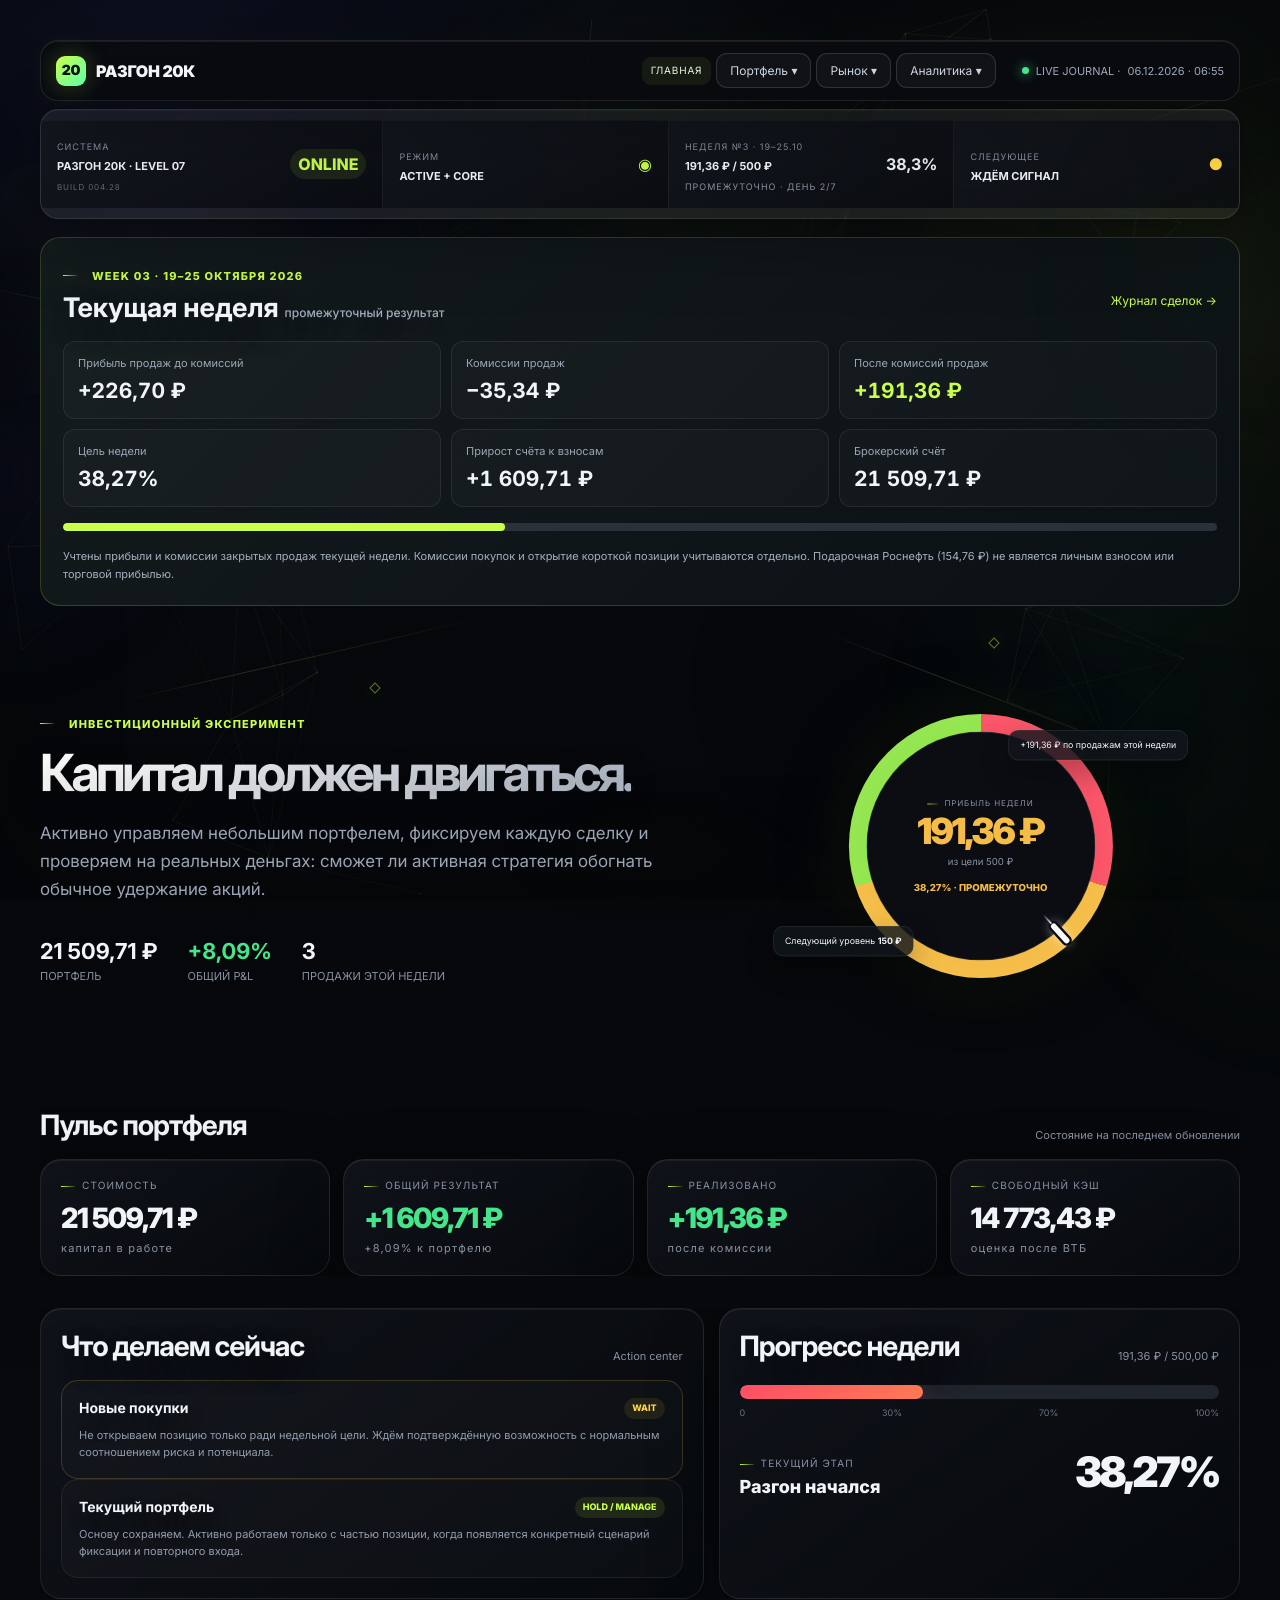
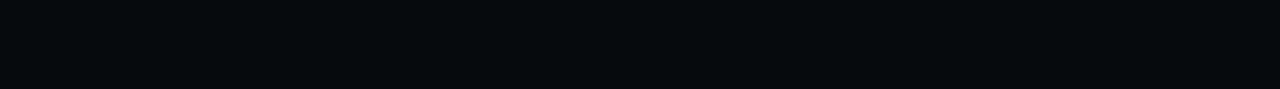
==== commit e4a385f1: "BUILD 004.28: synchronize all pages to week 3 and updated broker account" ====
--- a/index.html
+++ b/index.html
@@ -1,7 +1,7 @@
 <!doctype html><html lang="ru"><head><meta charset="utf-8"><meta name="viewport" content="width=device-width,initial-scale=1"><meta name="theme-color" content="#06070a"><title>Разгон 20К — Live Terminal</title>
 <link rel="stylesheet" href="css/styles.css?v=00415"><link rel="stylesheet" href="css/workspace.css?v=00427"><link rel="stylesheet" href="css/week-audit.css?v=00423"></head><body><canvas id="capitalMesh" aria-hidden="true"></canvas><div class="atmoDecor" aria-hidden="true"><i class="atmoLine al1"></i><i class="atmoLine al2"></i><i class="atmoLine al3"></i><i class="atmoLine al4"></i><i class="atmoGlyph ag1"></i><i class="atmoGlyph ag2"></i><i class="atmoGlyph ag3"></i><i class="atmoGlyph ag4"></i><i class="atmoGlow ago1"></i><i class="atmoGlow ago2"></i><i class="atmoGlow ago3"></i></div><div class="cursorHalo" id="cursorHalo"></div><div class="ambientBeam beamA"></div><div class="ambientBeam beamB"></div><div class="ambientBeam beamC"></div><div class="aurora"></div><div class="orb a"></div><div class="orb b"></div><div class="glassLight gl1"></div><div class="glassLight gl2"></div>
-<div class="wrap"><nav class="nav"><div class="logo"><div class="logoMark">20</div>РАЗГОН 20К</div><div class="siteTabs"><a class="active" href="index.html">Dashboard</a><a href="portfolio.html">Портфель</a><a href="trades.html">Сделки</a><a href="radar.html">Радар</a><a href="intelligence.html">События</a><a href="company.html">Компании</a><a href="analytics.html">Аналитика</a><a href="strategy.html">Стратегия</a></div><div class="live"><i></i> LIVE JOURNAL · <span id="marketClock">06.10.2026</span></div></nav><div class="commandStrip reveal"><div class="cmd"><div><span>СИСТЕМА</span><br><strong>РАЗГОН 20К · LEVEL 07</strong><br><span style="font-size:8px;color:#5f6977">BUILD 004.27</span></div><div class="state">ONLINE</div></div><div class="cmd"><div><span>РЕЖИМ</span><br><strong>ACTIVE + CORE</strong></div><b style="color:var(--lime)">◉</b></div><div class="cmd"><div><span>НЕДЕЛЯ</span><br><strong>540,61 / 500 ₽</strong><br><span>ПН—ВС · ДЕНЬ 4/7</span></div><b>108,1%</b></div><div class="cmd"><div><span>СЛЕДУЮЩЕЕ</span><br><strong>ЖДЁМ СИГНАЛ</strong></div><b style="color:var(--yellow)">●</b></div></div><header class="hero"><div class="reveal"><div class="eyebrow">Инвестиционный эксперимент</div><h1><span class="gradient">Капитал должен двигаться.</span></h1><p class="lead">Активно управляем небольшим портфелем, фиксируем каждую сделку и проверяем на реальных деньгах: сможет ли активная стратегия обогнать обычное удержание акций.</p><div class="heroMeta"><div><b data-live="portfolio-total">—</b><span>ПОРТФЕЛЬ</span></div><div><b class="green" data-live="portfolio-pct">—</b><span>ОБЩИЙ P&L</span></div><div><b>1</b><span>ПОДТВЕРЖДЁННЫЕ ПРОДАЖИ</span></div></div></div>
-<div class="ringWrap reveal"><div class="ringGlow"></div><div class="ring" id="ring" role="img" aria-label="Прогресс недели"><div class="speedNeedle" aria-hidden="true"></div><div class="ringCore"><div class="label">ПРИБЫЛЬ НЕДЕЛИ</div><div class="money counter" data-to="540.61" data-decimals="2" data-suffix=" ₽">0</div><div class="target">из цели 500 ₽</div><div class="percent">108,12% · РАЗГОН НАЧАЛСЯ</div><div class="celebrate">✓ ЦЕЛЬ ВЫПОЛНЕНА</div></div></div><div class="floatChip one"><span class="green">▲</span> +540,61 ₽ реализовано</div><div class="floatChip two">Следующий уровень <b>150 ₽</b></div></div></header><section class="section reveal"><div class="sectionHead"><h2>Пульс портфеля</h2><p>Состояние на последнем обновлении</p></div><div class="cards"><div class="card tilt"><div class="label">Стоимость</div><div class="value" data-live="portfolio-total">—</div><div class="mini">капитал в работе</div></div><div class="card tilt"><div class="label">Общий результат</div><div class="value green" data-live="portfolio-pnl">—</div><div class="mini"><span data-live="portfolio-pct">—</span> к портфелю</div></div><div class="card tilt"><div class="label">Реализовано</div><div class="value green" data-live="week-realized">—</div><div class="mini">после комиссии</div></div><div class="card tilt"><div class="label">Свободный кэш</div><div class="value" data-live="cash">—</div><div class="mini">оценка после ВТБ</div></div></div></section><section class="section layout"><div class="card reveal"><div class="sectionHead"><h2>Что делаем сейчас</h2><p>Action center</p></div>
+<div class="wrap"><nav class="nav"><div class="logo"><div class="logoMark">20</div>РАЗГОН 20К</div><div class="siteTabs"><a class="active" href="index.html">Dashboard</a><a href="portfolio.html">Портфель</a><a href="trades.html">Сделки</a><a href="radar.html">Радар</a><a href="intelligence.html">События</a><a href="company.html">Компании</a><a href="analytics.html">Аналитика</a><a href="strategy.html">Стратегия</a></div><div class="live"><i></i> LIVE JOURNAL · <span id="marketClock">06.10.2026</span></div></nav><div class="commandStrip reveal"><div class="cmd"><div><span>СИСТЕМА</span><br><strong>РАЗГОН 20К · LEVEL 07</strong><br><span style="font-size:8px;color:#5f6977">BUILD 004.28</span></div><div class="state">ONLINE</div></div><div class="cmd"><div><span>РЕЖИМ</span><br><strong>ACTIVE + CORE</strong></div><b style="color:var(--lime)">◉</b></div><div class="cmd"><div><span>НЕДЕЛЯ</span><br><strong>191,36 / 500 ₽</strong><br><span>ПН—ВС · ДЕНЬ 2/7</span></div><b>38,3%</b></div><div class="cmd"><div><span>СЛЕДУЮЩЕЕ</span><br><strong>ЖДЁМ СИГНАЛ</strong></div><b style="color:var(--yellow)">●</b></div></div><header class="hero"><div class="reveal"><div class="eyebrow">Инвестиционный эксперимент</div><h1><span class="gradient">Капитал должен двигаться.</span></h1><p class="lead">Активно управляем небольшим портфелем, фиксируем каждую сделку и проверяем на реальных деньгах: сможет ли активная стратегия обогнать обычное удержание акций.</p><div class="heroMeta"><div><b data-live="portfolio-total">—</b><span>ПОРТФЕЛЬ</span></div><div><b class="green" data-live="portfolio-pct">—</b><span>ОБЩИЙ P&L</span></div><div><b>1</b><span>ПОДТВЕРЖДЁННЫЕ ПРОДАЖИ</span></div></div></div>
+<div class="ringWrap reveal"><div class="ringGlow"></div><div class="ring" id="ring" role="img" aria-label="Прогресс недели"><div class="speedNeedle" aria-hidden="true"></div><div class="ringCore"><div class="label">ПРИБЫЛЬ НЕДЕЛИ</div><div class="money counter" data-to="191.36" data-decimals="2" data-suffix=" ₽">0</div><div class="target">из цели 500 ₽</div><div class="percent">38,27% · РАЗГОН НАЧАЛСЯ</div><div class="celebrate">✓ ЦЕЛЬ ВЫПОЛНЕНА</div></div></div><div class="floatChip one"><span class="green">▲</span> +191,36 ₽ реализовано</div><div class="floatChip two">Следующий уровень <b>150 ₽</b></div></div></header><section class="section reveal"><div class="sectionHead"><h2>Пульс портфеля</h2><p>Состояние на последнем обновлении</p></div><div class="cards"><div class="card tilt"><div class="label">Стоимость</div><div class="value" data-live="portfolio-total">—</div><div class="mini">капитал в работе</div></div><div class="card tilt"><div class="label">Общий результат</div><div class="value green" data-live="portfolio-pnl">—</div><div class="mini"><span data-live="portfolio-pct">—</span> к портфелю</div></div><div class="card tilt"><div class="label">Реализовано</div><div class="value green" data-live="week-realized">—</div><div class="mini">после комиссии</div></div><div class="card tilt"><div class="label">Свободный кэш</div><div class="value" data-live="cash">—</div><div class="mini">оценка после ВТБ</div></div></div></section><section class="section layout"><div class="card reveal"><div class="sectionHead"><h2>Что делаем сейчас</h2><p>Action center</p></div>
 <div class="signal" style="border-color:rgba(255,212,73,.18)"><div class="signalTop"><h3>Новые покупки</h3><span class="tag" style="color:#ffd449;background:rgba(255,212,73,.09)">WAIT</span></div><p>Не открываем позицию только ради недельной цели. Ждём подтверждённую возможность с нормальным соотношением риска и потенциала.</p></div>
 <div class="signal"><div class="signalTop"><h3>Текущий портфель</h3><span class="tag">HOLD / MANAGE</span></div><p>Основу сохраняем. Активно работаем только с частью позиции, когда появляется конкретный сценарий фиксации и повторного входа.</p></div></div>
-<div class="card reveal"><div class="sectionHead"><h2>Прогресс недели</h2><p>540,61 / 500 ₽</p></div><div style="margin-top:22px;height:14px;border-radius:99px;background:#20242d;overflow:hidden"><div id="weekbar" style="height:100%;width:0;border-radius:99px;background:linear-gradient(90deg,#ff5168,#ff7b55);box-shadow:0 0 25px rgba(255,81,104,.25);transition:width 1.4s cubic-bezier(.2,.8,.2,1)"></div></div><div style="display:flex;justify-content:space-between;margin-top:9px;font-size:9px;color:#697384"><span>0</span><span>30%</span><span>70%</span><span>100%</span></div><div style="margin-top:28px;display:flex;justify-content:space-between;align-items:end"><div><div class="label">ТЕКУЩИЙ ЭТАП</div><div style="font-size:18px;font-weight:800;margin-top:7px">Разгон начался</div></div><div style="font-size:42px;font-weight:900;letter-spacing:-.06em" data-live="week-progress">—</div></div></div></section></div><script src="js/data.js?v=00427" defer></script><script src="js/companies.js?v=00415" defer></script><script src="js/app.js?v=00427" defer></script><script src="js/workspace.js?v=00419" defer></script><script src="js/week-audit.js?v=00427" defer></script></body></html>+<div class="card reveal"><div class="sectionHead"><h2>Прогресс недели</h2><p>191,36 / 500 ₽</p></div><div style="margin-top:22px;height:14px;border-radius:99px;background:#20242d;overflow:hidden"><div id="weekbar" style="height:100%;width:0;border-radius:99px;background:linear-gradient(90deg,#ff5168,#ff7b55);box-shadow:0 0 25px rgba(255,81,104,.25);transition:width 1.4s cubic-bezier(.2,.8,.2,1)"></div></div><div style="display:flex;justify-content:space-between;margin-top:9px;font-size:9px;color:#697384"><span>0</span><span>30%</span><span>70%</span><span>100%</span></div><div style="margin-top:28px;display:flex;justify-content:space-between;align-items:end"><div><div class="label">ТЕКУЩИЙ ЭТАП</div><div style="font-size:18px;font-weight:800;margin-top:7px">Разгон начался</div></div><div style="font-size:42px;font-weight:900;letter-spacing:-.06em" data-live="week-progress">—</div></div></div></section></div><script src="js/data.js?v=00427" defer></script><script src="js/companies.js?v=00415" defer></script><script src="js/app.js?v=00427" defer></script><script src="js/workspace.js?v=00419" defer></script><script src="js/week-audit.js?v=00427" defer></script></body></html>
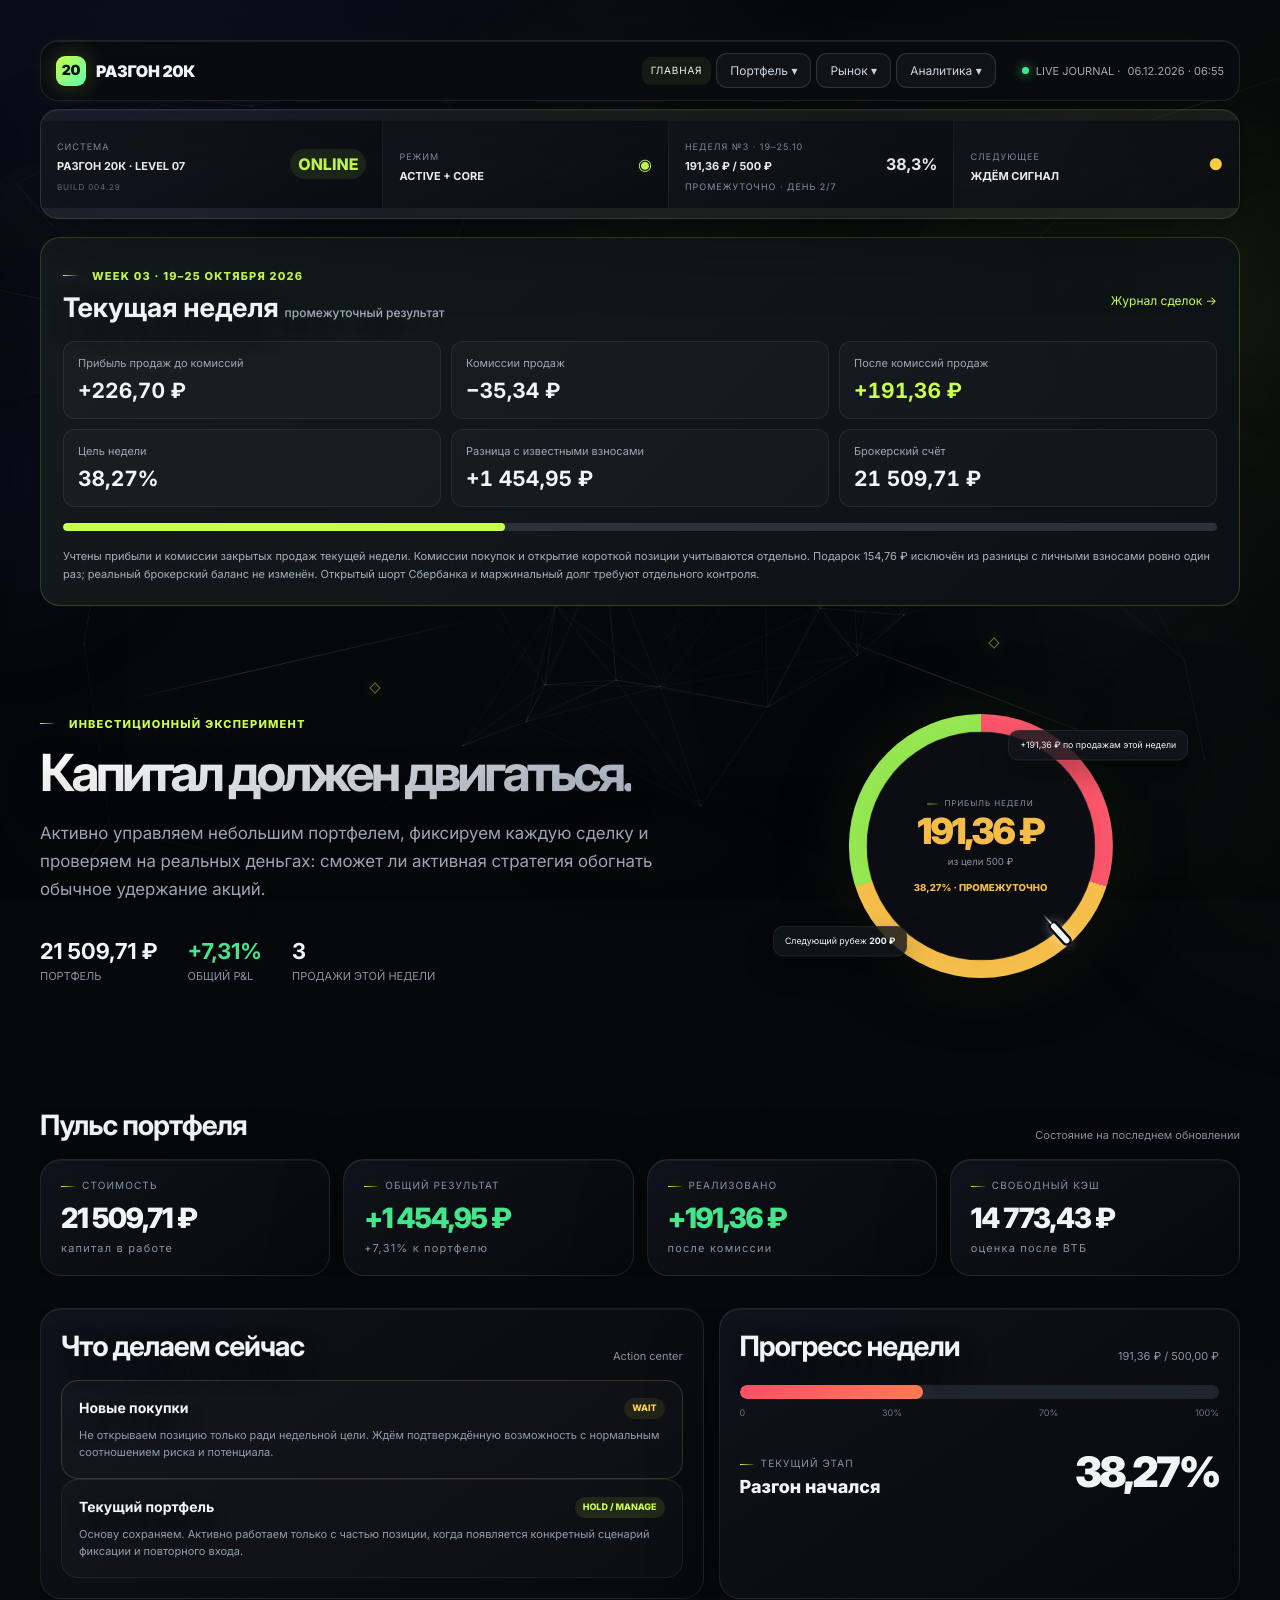
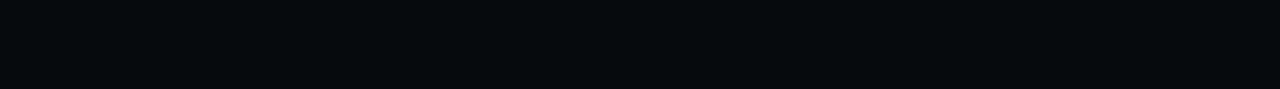
==== commit 94e7ec1d: "BUILD 004.29: fix milestones, cache version and stale strategy labels on index.html" ====
--- a/index.html
+++ b/index.html
@@ -1,7 +1,7 @@
 <!doctype html><html lang="ru"><head><meta charset="utf-8"><meta name="viewport" content="width=device-width,initial-scale=1"><meta name="theme-color" content="#06070a"><title>Разгон 20К — Live Terminal</title>
-<link rel="stylesheet" href="css/styles.css?v=00415"><link rel="stylesheet" href="css/workspace.css?v=00427"><link rel="stylesheet" href="css/week-audit.css?v=00423"></head><body><canvas id="capitalMesh" aria-hidden="true"></canvas><div class="atmoDecor" aria-hidden="true"><i class="atmoLine al1"></i><i class="atmoLine al2"></i><i class="atmoLine al3"></i><i class="atmoLine al4"></i><i class="atmoGlyph ag1"></i><i class="atmoGlyph ag2"></i><i class="atmoGlyph ag3"></i><i class="atmoGlyph ag4"></i><i class="atmoGlow ago1"></i><i class="atmoGlow ago2"></i><i class="atmoGlow ago3"></i></div><div class="cursorHalo" id="cursorHalo"></div><div class="ambientBeam beamA"></div><div class="ambientBeam beamB"></div><div class="ambientBeam beamC"></div><div class="aurora"></div><div class="orb a"></div><div class="orb b"></div><div class="glassLight gl1"></div><div class="glassLight gl2"></div>
-<div class="wrap"><nav class="nav"><div class="logo"><div class="logoMark">20</div>РАЗГОН 20К</div><div class="siteTabs"><a class="active" href="index.html">Dashboard</a><a href="portfolio.html">Портфель</a><a href="trades.html">Сделки</a><a href="radar.html">Радар</a><a href="intelligence.html">События</a><a href="company.html">Компании</a><a href="analytics.html">Аналитика</a><a href="strategy.html">Стратегия</a></div><div class="live"><i></i> LIVE JOURNAL · <span id="marketClock">06.10.2026</span></div></nav><div class="commandStrip reveal"><div class="cmd"><div><span>СИСТЕМА</span><br><strong>РАЗГОН 20К · LEVEL 07</strong><br><span style="font-size:8px;color:#5f6977">BUILD 004.28</span></div><div class="state">ONLINE</div></div><div class="cmd"><div><span>РЕЖИМ</span><br><strong>ACTIVE + CORE</strong></div><b style="color:var(--lime)">◉</b></div><div class="cmd"><div><span>НЕДЕЛЯ</span><br><strong>191,36 / 500 ₽</strong><br><span>ПН—ВС · ДЕНЬ 2/7</span></div><b>38,3%</b></div><div class="cmd"><div><span>СЛЕДУЮЩЕЕ</span><br><strong>ЖДЁМ СИГНАЛ</strong></div><b style="color:var(--yellow)">●</b></div></div><header class="hero"><div class="reveal"><div class="eyebrow">Инвестиционный эксперимент</div><h1><span class="gradient">Капитал должен двигаться.</span></h1><p class="lead">Активно управляем небольшим портфелем, фиксируем каждую сделку и проверяем на реальных деньгах: сможет ли активная стратегия обогнать обычное удержание акций.</p><div class="heroMeta"><div><b data-live="portfolio-total">—</b><span>ПОРТФЕЛЬ</span></div><div><b class="green" data-live="portfolio-pct">—</b><span>ОБЩИЙ P&L</span></div><div><b>1</b><span>ПОДТВЕРЖДЁННЫЕ ПРОДАЖИ</span></div></div></div>
-<div class="ringWrap reveal"><div class="ringGlow"></div><div class="ring" id="ring" role="img" aria-label="Прогресс недели"><div class="speedNeedle" aria-hidden="true"></div><div class="ringCore"><div class="label">ПРИБЫЛЬ НЕДЕЛИ</div><div class="money counter" data-to="191.36" data-decimals="2" data-suffix=" ₽">0</div><div class="target">из цели 500 ₽</div><div class="percent">38,27% · РАЗГОН НАЧАЛСЯ</div><div class="celebrate">✓ ЦЕЛЬ ВЫПОЛНЕНА</div></div></div><div class="floatChip one"><span class="green">▲</span> +191,36 ₽ реализовано</div><div class="floatChip two">Следующий уровень <b>150 ₽</b></div></div></header><section class="section reveal"><div class="sectionHead"><h2>Пульс портфеля</h2><p>Состояние на последнем обновлении</p></div><div class="cards"><div class="card tilt"><div class="label">Стоимость</div><div class="value" data-live="portfolio-total">—</div><div class="mini">капитал в работе</div></div><div class="card tilt"><div class="label">Общий результат</div><div class="value green" data-live="portfolio-pnl">—</div><div class="mini"><span data-live="portfolio-pct">—</span> к портфелю</div></div><div class="card tilt"><div class="label">Реализовано</div><div class="value green" data-live="week-realized">—</div><div class="mini">после комиссии</div></div><div class="card tilt"><div class="label">Свободный кэш</div><div class="value" data-live="cash">—</div><div class="mini">оценка после ВТБ</div></div></div></section><section class="section layout"><div class="card reveal"><div class="sectionHead"><h2>Что делаем сейчас</h2><p>Action center</p></div>
+<link rel="stylesheet" href="css/styles.css?v=00415"><link rel="stylesheet" href="css/workspace.css?v=00429"><link rel="stylesheet" href="css/week-audit.css?v=00423"></head><body><canvas id="capitalMesh" aria-hidden="true"></canvas><div class="atmoDecor" aria-hidden="true"><i class="atmoLine al1"></i><i class="atmoLine al2"></i><i class="atmoLine al3"></i><i class="atmoLine al4"></i><i class="atmoGlyph ag1"></i><i class="atmoGlyph ag2"></i><i class="atmoGlyph ag3"></i><i class="atmoGlyph ag4"></i><i class="atmoGlow ago1"></i><i class="atmoGlow ago2"></i><i class="atmoGlow ago3"></i></div><div class="cursorHalo" id="cursorHalo"></div><div class="ambientBeam beamA"></div><div class="ambientBeam beamB"></div><div class="ambientBeam beamC"></div><div class="aurora"></div><div class="orb a"></div><div class="orb b"></div><div class="glassLight gl1"></div><div class="glassLight gl2"></div>
+<div class="wrap"><nav class="nav"><div class="logo"><div class="logoMark">20</div>РАЗГОН 20К</div><div class="siteTabs"><a class="active" href="index.html">Dashboard</a><a href="portfolio.html">Портфель</a><a href="trades.html">Сделки</a><a href="radar.html">Радар</a><a href="intelligence.html">События</a><a href="company.html">Компании</a><a href="analytics.html">Аналитика</a><a href="strategy.html">Стратегия</a></div><div class="live"><i></i> LIVE JOURNAL · <span id="marketClock">06.10.2026</span></div></nav><div class="commandStrip reveal"><div class="cmd"><div><span>СИСТЕМА</span><br><strong>РАЗГОН 20К · LEVEL 07</strong><br><span style="font-size:8px;color:#5f6977">BUILD 004.29</span></div><div class="state">ONLINE</div></div><div class="cmd"><div><span>РЕЖИМ</span><br><strong>ACTIVE + CORE</strong></div><b style="color:var(--lime)">◉</b></div><div class="cmd"><div><span>НЕДЕЛЯ</span><br><strong>191,36 / 500 ₽</strong><br><span>ПН—ВС · ДЕНЬ 2/7</span></div><b>38,3%</b></div><div class="cmd"><div><span>СЛЕДУЮЩЕЕ</span><br><strong>ЖДЁМ СИГНАЛ</strong></div><b style="color:var(--yellow)">●</b></div></div><header class="hero"><div class="reveal"><div class="eyebrow">Инвестиционный эксперимент</div><h1><span class="gradient">Капитал должен двигаться.</span></h1><p class="lead">Активно управляем небольшим портфелем, фиксируем каждую сделку и проверяем на реальных деньгах: сможет ли активная стратегия обогнать обычное удержание акций.</p><div class="heroMeta"><div><b data-live="portfolio-total">—</b><span>ПОРТФЕЛЬ</span></div><div><b class="green" data-live="portfolio-pct">—</b><span>ОБЩИЙ P&L</span></div><div><b>1</b><span>ПОДТВЕРЖДЁННЫЕ ПРОДАЖИ</span></div></div></div>
+<div class="ringWrap reveal"><div class="ringGlow"></div><div class="ring" id="ring" role="img" aria-label="Прогресс недели"><div class="speedNeedle" aria-hidden="true"></div><div class="ringCore"><div class="label">ПРИБЫЛЬ НЕДЕЛИ</div><div class="money counter" data-to="191.36" data-decimals="2" data-suffix=" ₽">0</div><div class="target">из цели 500 ₽</div><div class="percent">38,27% · РАЗГОН НАЧАЛСЯ</div><div class="celebrate">✓ ЦЕЛЬ ВЫПОЛНЕНА</div></div></div><div class="floatChip one"><span class="green">▲</span> +191,36 ₽ реализовано</div><div class="floatChip two">Следующий рубеж <b>200 ₽</b></div></div></header><section class="section reveal"><div class="sectionHead"><h2>Пульс портфеля</h2><p>Состояние на последнем обновлении</p></div><div class="cards"><div class="card tilt"><div class="label">Стоимость</div><div class="value" data-live="portfolio-total">—</div><div class="mini">капитал в работе</div></div><div class="card tilt"><div class="label">Общий результат</div><div class="value green" data-live="portfolio-pnl">—</div><div class="mini"><span data-live="portfolio-pct">—</span> к портфелю</div></div><div class="card tilt"><div class="label">Реализовано</div><div class="value green" data-live="week-realized">—</div><div class="mini">после комиссии</div></div><div class="card tilt"><div class="label">Свободный кэш</div><div class="value" data-live="cash">—</div><div class="mini">оценка после ВТБ</div></div></div></section><section class="section layout"><div class="card reveal"><div class="sectionHead"><h2>Что делаем сейчас</h2><p>Action center</p></div>
 <div class="signal" style="border-color:rgba(255,212,73,.18)"><div class="signalTop"><h3>Новые покупки</h3><span class="tag" style="color:#ffd449;background:rgba(255,212,73,.09)">WAIT</span></div><p>Не открываем позицию только ради недельной цели. Ждём подтверждённую возможность с нормальным соотношением риска и потенциала.</p></div>
 <div class="signal"><div class="signalTop"><h3>Текущий портфель</h3><span class="tag">HOLD / MANAGE</span></div><p>Основу сохраняем. Активно работаем только с частью позиции, когда появляется конкретный сценарий фиксации и повторного входа.</p></div></div>
-<div class="card reveal"><div class="sectionHead"><h2>Прогресс недели</h2><p>191,36 / 500 ₽</p></div><div style="margin-top:22px;height:14px;border-radius:99px;background:#20242d;overflow:hidden"><div id="weekbar" style="height:100%;width:0;border-radius:99px;background:linear-gradient(90deg,#ff5168,#ff7b55);box-shadow:0 0 25px rgba(255,81,104,.25);transition:width 1.4s cubic-bezier(.2,.8,.2,1)"></div></div><div style="display:flex;justify-content:space-between;margin-top:9px;font-size:9px;color:#697384"><span>0</span><span>30%</span><span>70%</span><span>100%</span></div><div style="margin-top:28px;display:flex;justify-content:space-between;align-items:end"><div><div class="label">ТЕКУЩИЙ ЭТАП</div><div style="font-size:18px;font-weight:800;margin-top:7px">Разгон начался</div></div><div style="font-size:42px;font-weight:900;letter-spacing:-.06em" data-live="week-progress">—</div></div></div></section></div><script src="js/data.js?v=00427" defer></script><script src="js/companies.js?v=00415" defer></script><script src="js/app.js?v=00427" defer></script><script src="js/workspace.js?v=00419" defer></script><script src="js/week-audit.js?v=00427" defer></script></body></html>+<div class="card reveal"><div class="sectionHead"><h2>Прогресс недели</h2><p>191,36 / 500 ₽</p></div><div style="margin-top:22px;height:14px;border-radius:99px;background:#20242d;overflow:hidden"><div id="weekbar" style="height:100%;width:0;border-radius:99px;background:linear-gradient(90deg,#ff5168,#ff7b55);box-shadow:0 0 25px rgba(255,81,104,.25);transition:width 1.4s cubic-bezier(.2,.8,.2,1)"></div></div><div style="display:flex;justify-content:space-between;margin-top:9px;font-size:9px;color:#697384"><span>0</span><span>30%</span><span>70%</span><span>100%</span></div><div style="margin-top:28px;display:flex;justify-content:space-between;align-items:end"><div><div class="label">ТЕКУЩИЙ ЭТАП</div><div style="font-size:18px;font-weight:800;margin-top:7px">Разгон начался</div></div><div style="font-size:42px;font-weight:900;letter-spacing:-.06em" data-live="week-progress">—</div></div></div></section></div><script src="js/data.js?v=00429" defer></script><script src="js/companies.js?v=00415" defer></script><script src="js/app.js?v=00429" defer></script><script src="js/workspace.js?v=00419" defer></script><script src="js/week-audit.js?v=00429" defer></script></body></html>
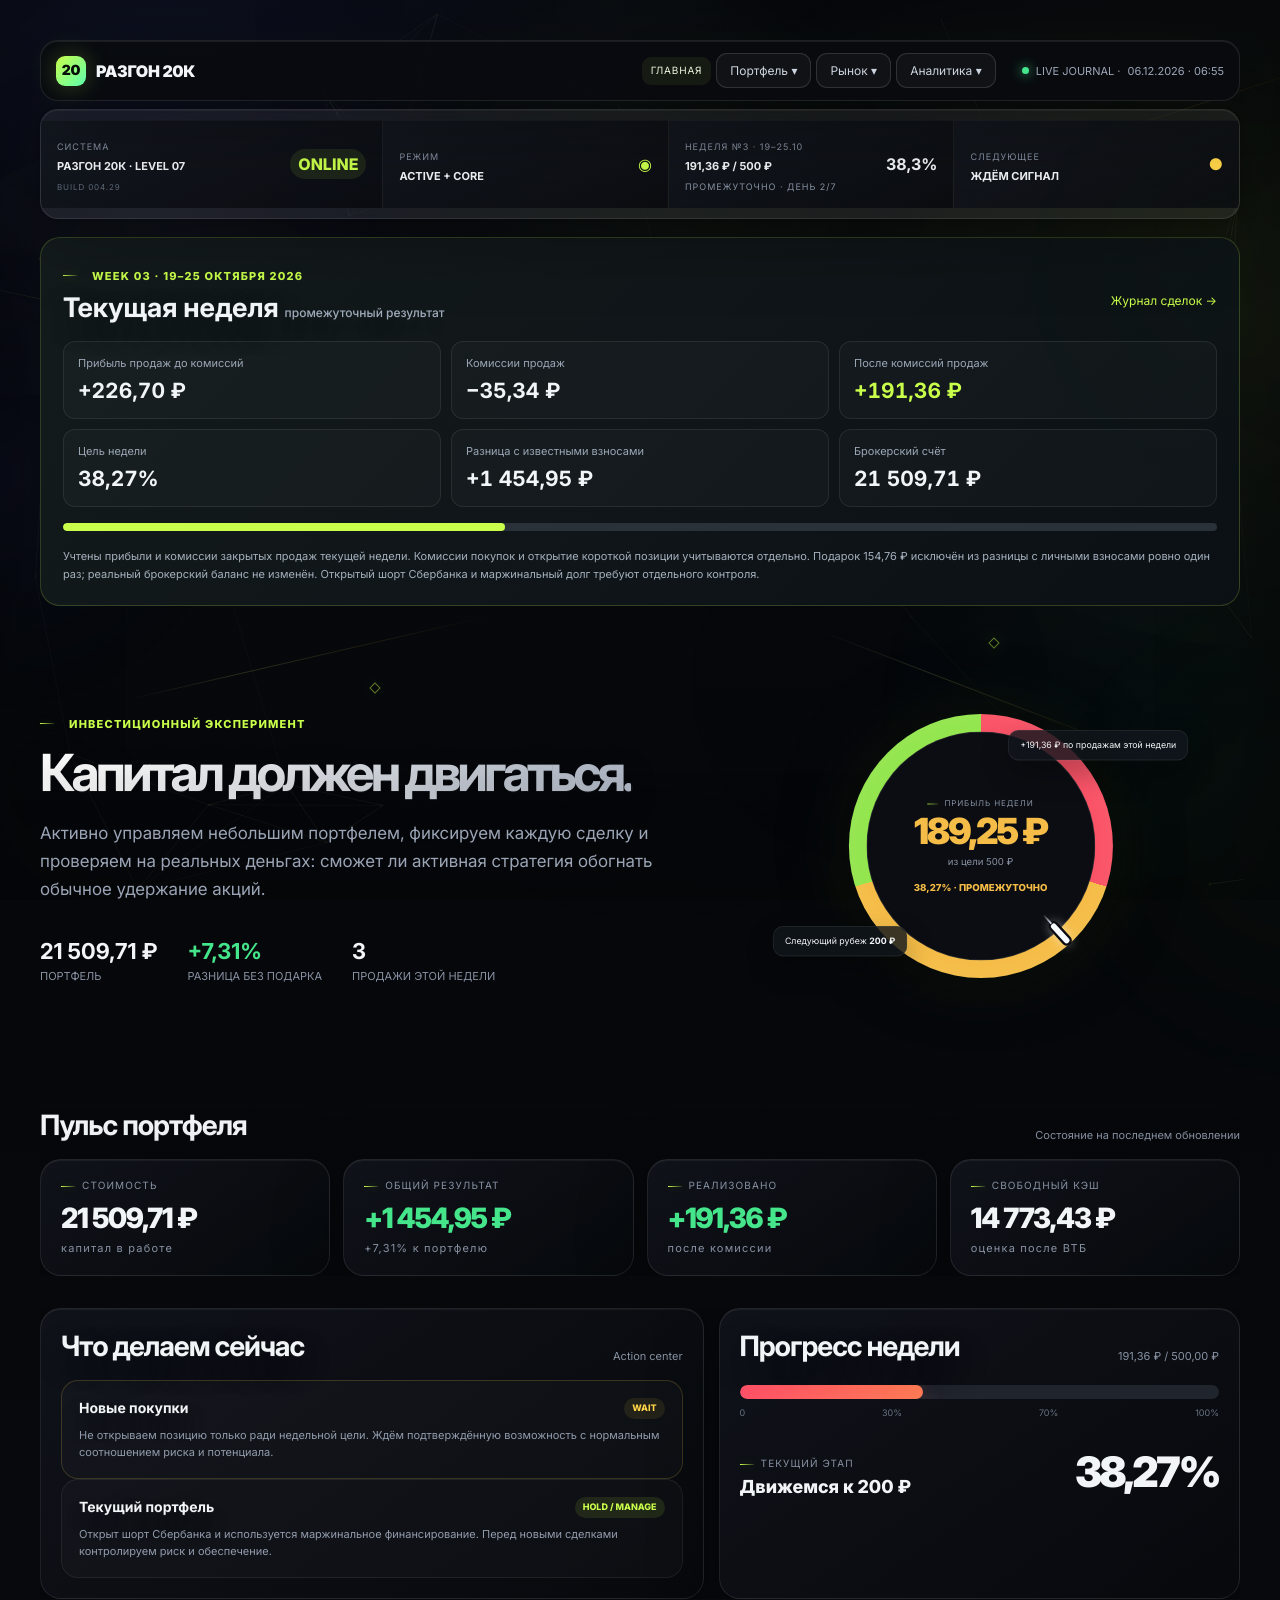
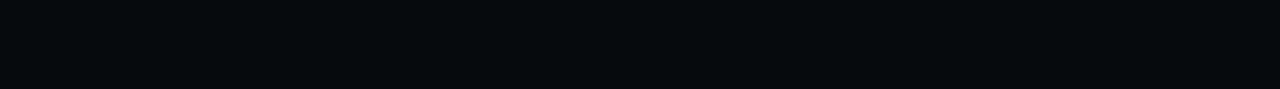
==== commit b8c6534a: "BUILD 004.29: correct fallback UI text and risk messaging" ====
--- a/index.html
+++ b/index.html
@@ -1,7 +1,7 @@
 <!doctype html><html lang="ru"><head><meta charset="utf-8"><meta name="viewport" content="width=device-width,initial-scale=1"><meta name="theme-color" content="#06070a"><title>Разгон 20К — Live Terminal</title>
 <link rel="stylesheet" href="css/styles.css?v=00415"><link rel="stylesheet" href="css/workspace.css?v=00429"><link rel="stylesheet" href="css/week-audit.css?v=00423"></head><body><canvas id="capitalMesh" aria-hidden="true"></canvas><div class="atmoDecor" aria-hidden="true"><i class="atmoLine al1"></i><i class="atmoLine al2"></i><i class="atmoLine al3"></i><i class="atmoLine al4"></i><i class="atmoGlyph ag1"></i><i class="atmoGlyph ag2"></i><i class="atmoGlyph ag3"></i><i class="atmoGlyph ag4"></i><i class="atmoGlow ago1"></i><i class="atmoGlow ago2"></i><i class="atmoGlow ago3"></i></div><div class="cursorHalo" id="cursorHalo"></div><div class="ambientBeam beamA"></div><div class="ambientBeam beamB"></div><div class="ambientBeam beamC"></div><div class="aurora"></div><div class="orb a"></div><div class="orb b"></div><div class="glassLight gl1"></div><div class="glassLight gl2"></div>
-<div class="wrap"><nav class="nav"><div class="logo"><div class="logoMark">20</div>РАЗГОН 20К</div><div class="siteTabs"><a class="active" href="index.html">Dashboard</a><a href="portfolio.html">Портфель</a><a href="trades.html">Сделки</a><a href="radar.html">Радар</a><a href="intelligence.html">События</a><a href="company.html">Компании</a><a href="analytics.html">Аналитика</a><a href="strategy.html">Стратегия</a></div><div class="live"><i></i> LIVE JOURNAL · <span id="marketClock">06.10.2026</span></div></nav><div class="commandStrip reveal"><div class="cmd"><div><span>СИСТЕМА</span><br><strong>РАЗГОН 20К · LEVEL 07</strong><br><span style="font-size:8px;color:#5f6977">BUILD 004.29</span></div><div class="state">ONLINE</div></div><div class="cmd"><div><span>РЕЖИМ</span><br><strong>ACTIVE + CORE</strong></div><b style="color:var(--lime)">◉</b></div><div class="cmd"><div><span>НЕДЕЛЯ</span><br><strong>191,36 / 500 ₽</strong><br><span>ПН—ВС · ДЕНЬ 2/7</span></div><b>38,3%</b></div><div class="cmd"><div><span>СЛЕДУЮЩЕЕ</span><br><strong>ЖДЁМ СИГНАЛ</strong></div><b style="color:var(--yellow)">●</b></div></div><header class="hero"><div class="reveal"><div class="eyebrow">Инвестиционный эксперимент</div><h1><span class="gradient">Капитал должен двигаться.</span></h1><p class="lead">Активно управляем небольшим портфелем, фиксируем каждую сделку и проверяем на реальных деньгах: сможет ли активная стратегия обогнать обычное удержание акций.</p><div class="heroMeta"><div><b data-live="portfolio-total">—</b><span>ПОРТФЕЛЬ</span></div><div><b class="green" data-live="portfolio-pct">—</b><span>ОБЩИЙ P&L</span></div><div><b>1</b><span>ПОДТВЕРЖДЁННЫЕ ПРОДАЖИ</span></div></div></div>
+<div class="wrap"><nav class="nav"><div class="logo"><div class="logoMark">20</div>РАЗГОН 20К</div><div class="siteTabs"><a class="active" href="index.html">Dashboard</a><a href="portfolio.html">Портфель</a><a href="trades.html">Сделки</a><a href="radar.html">Радар</a><a href="intelligence.html">События</a><a href="company.html">Компании</a><a href="analytics.html">Аналитика</a><a href="strategy.html">Стратегия</a></div><div class="live"><i></i> LIVE JOURNAL · <span id="marketClock">06.10.2026</span></div></nav><div class="commandStrip reveal"><div class="cmd"><div><span>СИСТЕМА</span><br><strong>РАЗГОН 20К · LEVEL 07</strong><br><span style="font-size:8px;color:#5f6977">BUILD 004.29</span></div><div class="state">ONLINE</div></div><div class="cmd"><div><span>РЕЖИМ</span><br><strong>ACTIVE + CORE</strong></div><b style="color:var(--lime)">◉</b></div><div class="cmd"><div><span>НЕДЕЛЯ</span><br><strong>191,36 / 500 ₽</strong><br><span>ПН—ВС · ДЕНЬ 2/7</span></div><b>38,3%</b></div><div class="cmd"><div><span>СЛЕДУЮЩЕЕ</span><br><strong>ЖДЁМ СИГНАЛ</strong></div><b style="color:var(--yellow)">●</b></div></div><header class="hero"><div class="reveal"><div class="eyebrow">Инвестиционный эксперимент</div><h1><span class="gradient">Капитал должен двигаться.</span></h1><p class="lead">Активно управляем небольшим портфелем, фиксируем каждую сделку и проверяем на реальных деньгах: сможет ли активная стратегия обогнать обычное удержание акций.</p><div class="heroMeta"><div><b data-live="portfolio-total">—</b><span>ПОРТФЕЛЬ</span></div><div><b class="green" data-live="portfolio-pct">—</b><span>РАЗНИЦА БЕЗ ПОДАРКА</span></div><div><b>1</b><span>ПОДТВЕРЖДЁННЫЕ ПРОДАЖИ</span></div></div></div>
 <div class="ringWrap reveal"><div class="ringGlow"></div><div class="ring" id="ring" role="img" aria-label="Прогресс недели"><div class="speedNeedle" aria-hidden="true"></div><div class="ringCore"><div class="label">ПРИБЫЛЬ НЕДЕЛИ</div><div class="money counter" data-to="191.36" data-decimals="2" data-suffix=" ₽">0</div><div class="target">из цели 500 ₽</div><div class="percent">38,27% · РАЗГОН НАЧАЛСЯ</div><div class="celebrate">✓ ЦЕЛЬ ВЫПОЛНЕНА</div></div></div><div class="floatChip one"><span class="green">▲</span> +191,36 ₽ реализовано</div><div class="floatChip two">Следующий рубеж <b>200 ₽</b></div></div></header><section class="section reveal"><div class="sectionHead"><h2>Пульс портфеля</h2><p>Состояние на последнем обновлении</p></div><div class="cards"><div class="card tilt"><div class="label">Стоимость</div><div class="value" data-live="portfolio-total">—</div><div class="mini">капитал в работе</div></div><div class="card tilt"><div class="label">Общий результат</div><div class="value green" data-live="portfolio-pnl">—</div><div class="mini"><span data-live="portfolio-pct">—</span> к портфелю</div></div><div class="card tilt"><div class="label">Реализовано</div><div class="value green" data-live="week-realized">—</div><div class="mini">после комиссии</div></div><div class="card tilt"><div class="label">Свободный кэш</div><div class="value" data-live="cash">—</div><div class="mini">оценка после ВТБ</div></div></div></section><section class="section layout"><div class="card reveal"><div class="sectionHead"><h2>Что делаем сейчас</h2><p>Action center</p></div>
 <div class="signal" style="border-color:rgba(255,212,73,.18)"><div class="signalTop"><h3>Новые покупки</h3><span class="tag" style="color:#ffd449;background:rgba(255,212,73,.09)">WAIT</span></div><p>Не открываем позицию только ради недельной цели. Ждём подтверждённую возможность с нормальным соотношением риска и потенциала.</p></div>
-<div class="signal"><div class="signalTop"><h3>Текущий портфель</h3><span class="tag">HOLD / MANAGE</span></div><p>Основу сохраняем. Активно работаем только с частью позиции, когда появляется конкретный сценарий фиксации и повторного входа.</p></div></div>
-<div class="card reveal"><div class="sectionHead"><h2>Прогресс недели</h2><p>191,36 / 500 ₽</p></div><div style="margin-top:22px;height:14px;border-radius:99px;background:#20242d;overflow:hidden"><div id="weekbar" style="height:100%;width:0;border-radius:99px;background:linear-gradient(90deg,#ff5168,#ff7b55);box-shadow:0 0 25px rgba(255,81,104,.25);transition:width 1.4s cubic-bezier(.2,.8,.2,1)"></div></div><div style="display:flex;justify-content:space-between;margin-top:9px;font-size:9px;color:#697384"><span>0</span><span>30%</span><span>70%</span><span>100%</span></div><div style="margin-top:28px;display:flex;justify-content:space-between;align-items:end"><div><div class="label">ТЕКУЩИЙ ЭТАП</div><div style="font-size:18px;font-weight:800;margin-top:7px">Разгон начался</div></div><div style="font-size:42px;font-weight:900;letter-spacing:-.06em" data-live="week-progress">—</div></div></div></section></div><script src="js/data.js?v=00429" defer></script><script src="js/companies.js?v=00415" defer></script><script src="js/app.js?v=00429" defer></script><script src="js/workspace.js?v=00419" defer></script><script src="js/week-audit.js?v=00429" defer></script></body></html>+<div class="signal"><div class="signalTop"><h3>Текущий портфель</h3><span class="tag">HOLD / MANAGE</span></div><p>Открыт шорт Сбербанка и используется маржинальное финансирование. Перед новыми сделками контролируем риск и обеспечение.</p></div></div>
+<div class="card reveal"><div class="sectionHead"><h2>Прогресс недели</h2><p>191,36 / 500 ₽</p></div><div style="margin-top:22px;height:14px;border-radius:99px;background:#20242d;overflow:hidden"><div id="weekbar" style="height:100%;width:0;border-radius:99px;background:linear-gradient(90deg,#ff5168,#ff7b55);box-shadow:0 0 25px rgba(255,81,104,.25);transition:width 1.4s cubic-bezier(.2,.8,.2,1)"></div></div><div style="display:flex;justify-content:space-between;margin-top:9px;font-size:9px;color:#697384"><span>0</span><span>30%</span><span>70%</span><span>100%</span></div><div style="margin-top:28px;display:flex;justify-content:space-between;align-items:end"><div><div class="label">ТЕКУЩИЙ ЭТАП</div><div style="font-size:18px;font-weight:800;margin-top:7px">Движемся к 200 ₽</div></div><div style="font-size:42px;font-weight:900;letter-spacing:-.06em" data-live="week-progress">—</div></div></div></section></div><script src="js/data.js?v=00429" defer></script><script src="js/companies.js?v=00415" defer></script><script src="js/app.js?v=00429" defer></script><script src="js/workspace.js?v=00419" defer></script><script src="js/week-audit.js?v=00429" defer></script></body></html>
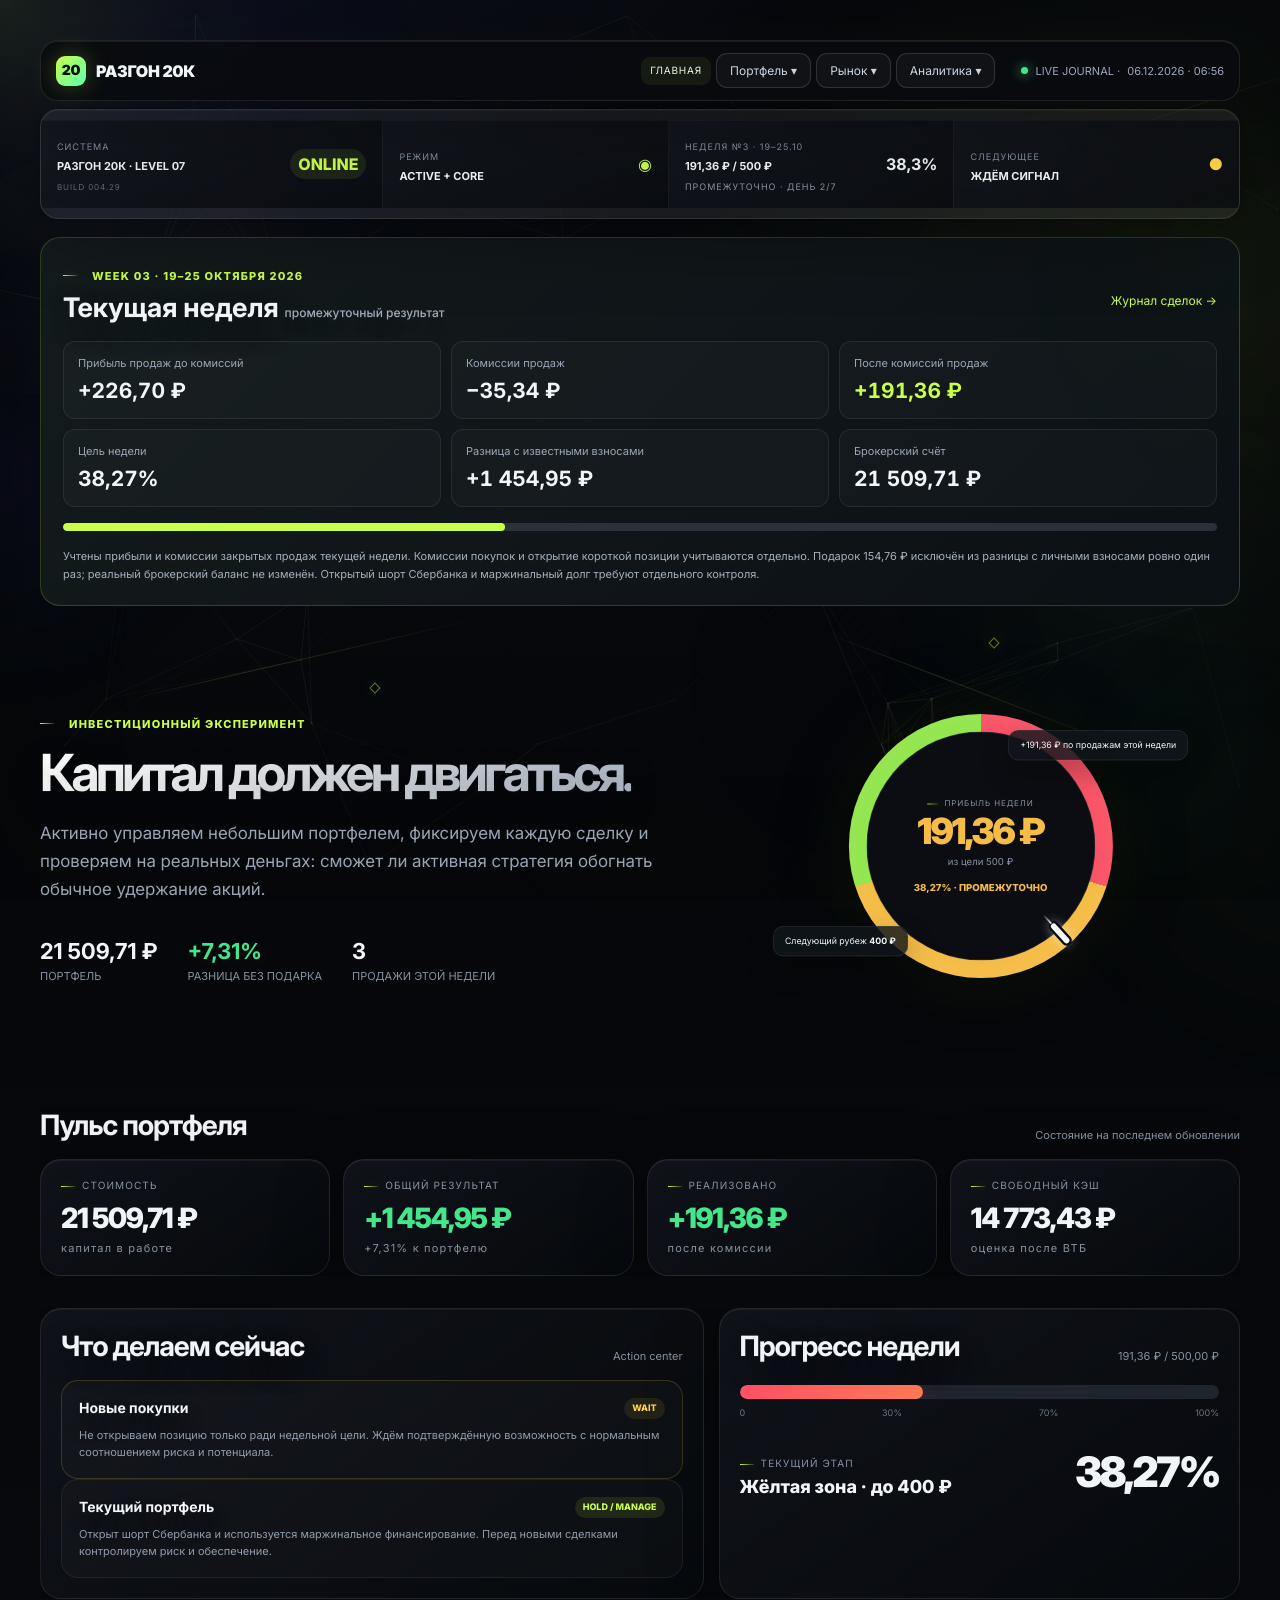
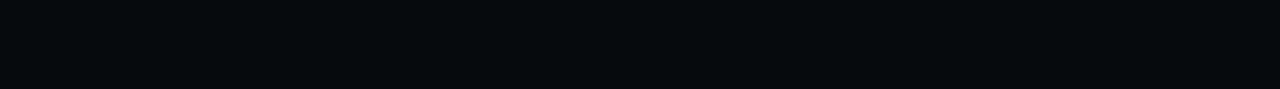
==== commit 03a96d0a: "BUILD 004.30: restore original red 0-150, yellow 150-400, green 400-500+ milestones" ====
--- a/index.html
+++ b/index.html
@@ -1,7 +1,7 @@
 <!doctype html><html lang="ru"><head><meta charset="utf-8"><meta name="viewport" content="width=device-width,initial-scale=1"><meta name="theme-color" content="#06070a"><title>Разгон 20К — Live Terminal</title>
-<link rel="stylesheet" href="css/styles.css?v=00415"><link rel="stylesheet" href="css/workspace.css?v=00429"><link rel="stylesheet" href="css/week-audit.css?v=00423"></head><body><canvas id="capitalMesh" aria-hidden="true"></canvas><div class="atmoDecor" aria-hidden="true"><i class="atmoLine al1"></i><i class="atmoLine al2"></i><i class="atmoLine al3"></i><i class="atmoLine al4"></i><i class="atmoGlyph ag1"></i><i class="atmoGlyph ag2"></i><i class="atmoGlyph ag3"></i><i class="atmoGlyph ag4"></i><i class="atmoGlow ago1"></i><i class="atmoGlow ago2"></i><i class="atmoGlow ago3"></i></div><div class="cursorHalo" id="cursorHalo"></div><div class="ambientBeam beamA"></div><div class="ambientBeam beamB"></div><div class="ambientBeam beamC"></div><div class="aurora"></div><div class="orb a"></div><div class="orb b"></div><div class="glassLight gl1"></div><div class="glassLight gl2"></div>
-<div class="wrap"><nav class="nav"><div class="logo"><div class="logoMark">20</div>РАЗГОН 20К</div><div class="siteTabs"><a class="active" href="index.html">Dashboard</a><a href="portfolio.html">Портфель</a><a href="trades.html">Сделки</a><a href="radar.html">Радар</a><a href="intelligence.html">События</a><a href="company.html">Компании</a><a href="analytics.html">Аналитика</a><a href="strategy.html">Стратегия</a></div><div class="live"><i></i> LIVE JOURNAL · <span id="marketClock">06.10.2026</span></div></nav><div class="commandStrip reveal"><div class="cmd"><div><span>СИСТЕМА</span><br><strong>РАЗГОН 20К · LEVEL 07</strong><br><span style="font-size:8px;color:#5f6977">BUILD 004.29</span></div><div class="state">ONLINE</div></div><div class="cmd"><div><span>РЕЖИМ</span><br><strong>ACTIVE + CORE</strong></div><b style="color:var(--lime)">◉</b></div><div class="cmd"><div><span>НЕДЕЛЯ</span><br><strong>191,36 / 500 ₽</strong><br><span>ПН—ВС · ДЕНЬ 2/7</span></div><b>38,3%</b></div><div class="cmd"><div><span>СЛЕДУЮЩЕЕ</span><br><strong>ЖДЁМ СИГНАЛ</strong></div><b style="color:var(--yellow)">●</b></div></div><header class="hero"><div class="reveal"><div class="eyebrow">Инвестиционный эксперимент</div><h1><span class="gradient">Капитал должен двигаться.</span></h1><p class="lead">Активно управляем небольшим портфелем, фиксируем каждую сделку и проверяем на реальных деньгах: сможет ли активная стратегия обогнать обычное удержание акций.</p><div class="heroMeta"><div><b data-live="portfolio-total">—</b><span>ПОРТФЕЛЬ</span></div><div><b class="green" data-live="portfolio-pct">—</b><span>РАЗНИЦА БЕЗ ПОДАРКА</span></div><div><b>1</b><span>ПОДТВЕРЖДЁННЫЕ ПРОДАЖИ</span></div></div></div>
-<div class="ringWrap reveal"><div class="ringGlow"></div><div class="ring" id="ring" role="img" aria-label="Прогресс недели"><div class="speedNeedle" aria-hidden="true"></div><div class="ringCore"><div class="label">ПРИБЫЛЬ НЕДЕЛИ</div><div class="money counter" data-to="191.36" data-decimals="2" data-suffix=" ₽">0</div><div class="target">из цели 500 ₽</div><div class="percent">38,27% · РАЗГОН НАЧАЛСЯ</div><div class="celebrate">✓ ЦЕЛЬ ВЫПОЛНЕНА</div></div></div><div class="floatChip one"><span class="green">▲</span> +191,36 ₽ реализовано</div><div class="floatChip two">Следующий рубеж <b>200 ₽</b></div></div></header><section class="section reveal"><div class="sectionHead"><h2>Пульс портфеля</h2><p>Состояние на последнем обновлении</p></div><div class="cards"><div class="card tilt"><div class="label">Стоимость</div><div class="value" data-live="portfolio-total">—</div><div class="mini">капитал в работе</div></div><div class="card tilt"><div class="label">Общий результат</div><div class="value green" data-live="portfolio-pnl">—</div><div class="mini"><span data-live="portfolio-pct">—</span> к портфелю</div></div><div class="card tilt"><div class="label">Реализовано</div><div class="value green" data-live="week-realized">—</div><div class="mini">после комиссии</div></div><div class="card tilt"><div class="label">Свободный кэш</div><div class="value" data-live="cash">—</div><div class="mini">оценка после ВТБ</div></div></div></section><section class="section layout"><div class="card reveal"><div class="sectionHead"><h2>Что делаем сейчас</h2><p>Action center</p></div>
+<link rel="stylesheet" href="css/styles.css?v=00415"><link rel="stylesheet" href="css/workspace.css?v=00430"><link rel="stylesheet" href="css/week-audit.css?v=00423"></head><body><canvas id="capitalMesh" aria-hidden="true"></canvas><div class="atmoDecor" aria-hidden="true"><i class="atmoLine al1"></i><i class="atmoLine al2"></i><i class="atmoLine al3"></i><i class="atmoLine al4"></i><i class="atmoGlyph ag1"></i><i class="atmoGlyph ag2"></i><i class="atmoGlyph ag3"></i><i class="atmoGlyph ag4"></i><i class="atmoGlow ago1"></i><i class="atmoGlow ago2"></i><i class="atmoGlow ago3"></i></div><div class="cursorHalo" id="cursorHalo"></div><div class="ambientBeam beamA"></div><div class="ambientBeam beamB"></div><div class="ambientBeam beamC"></div><div class="aurora"></div><div class="orb a"></div><div class="orb b"></div><div class="glassLight gl1"></div><div class="glassLight gl2"></div>
+<div class="wrap"><nav class="nav"><div class="logo"><div class="logoMark">20</div>РАЗГОН 20К</div><div class="siteTabs"><a class="active" href="index.html">Dashboard</a><a href="portfolio.html">Портфель</a><a href="trades.html">Сделки</a><a href="radar.html">Радар</a><a href="intelligence.html">События</a><a href="company.html">Компании</a><a href="analytics.html">Аналитика</a><a href="strategy.html">Стратегия</a></div><div class="live"><i></i> LIVE JOURNAL · <span id="marketClock">06.10.2026</span></div></nav><div class="commandStrip reveal"><div class="cmd"><div><span>СИСТЕМА</span><br><strong>РАЗГОН 20К · LEVEL 07</strong><br><span style="font-size:8px;color:#5f6977">BUILD 004.30</span></div><div class="state">ONLINE</div></div><div class="cmd"><div><span>РЕЖИМ</span><br><strong>ACTIVE + CORE</strong></div><b style="color:var(--lime)">◉</b></div><div class="cmd"><div><span>НЕДЕЛЯ</span><br><strong>191,36 / 500 ₽</strong><br><span>ПН—ВС · ДЕНЬ 2/7</span></div><b>38,3%</b></div><div class="cmd"><div><span>СЛЕДУЮЩЕЕ</span><br><strong>ЖДЁМ СИГНАЛ</strong></div><b style="color:var(--yellow)">●</b></div></div><header class="hero"><div class="reveal"><div class="eyebrow">Инвестиционный эксперимент</div><h1><span class="gradient">Капитал должен двигаться.</span></h1><p class="lead">Активно управляем небольшим портфелем, фиксируем каждую сделку и проверяем на реальных деньгах: сможет ли активная стратегия обогнать обычное удержание акций.</p><div class="heroMeta"><div><b data-live="portfolio-total">—</b><span>ПОРТФЕЛЬ</span></div><div><b class="green" data-live="portfolio-pct">—</b><span>РАЗНИЦА БЕЗ ПОДАРКА</span></div><div><b>1</b><span>ПОДТВЕРЖДЁННЫЕ ПРОДАЖИ</span></div></div></div>
+<div class="ringWrap reveal"><div class="ringGlow"></div><div class="ring" id="ring" role="img" aria-label="Прогресс недели"><div class="speedNeedle" aria-hidden="true"></div><div class="ringCore"><div class="label">ПРИБЫЛЬ НЕДЕЛИ</div><div class="money counter" data-to="191.36" data-decimals="2" data-suffix=" ₽">0</div><div class="target">из цели 500 ₽</div><div class="percent">38,27% · РАЗГОН НАЧАЛСЯ</div><div class="celebrate">✓ ЦЕЛЬ ВЫПОЛНЕНА</div></div></div><div class="floatChip one"><span class="green">▲</span> +191,36 ₽ реализовано</div><div class="floatChip two">Следующий рубеж <b>400 ₽</b></div></div></header><section class="section reveal"><div class="sectionHead"><h2>Пульс портфеля</h2><p>Состояние на последнем обновлении</p></div><div class="cards"><div class="card tilt"><div class="label">Стоимость</div><div class="value" data-live="portfolio-total">—</div><div class="mini">капитал в работе</div></div><div class="card tilt"><div class="label">Общий результат</div><div class="value green" data-live="portfolio-pnl">—</div><div class="mini"><span data-live="portfolio-pct">—</span> к портфелю</div></div><div class="card tilt"><div class="label">Реализовано</div><div class="value green" data-live="week-realized">—</div><div class="mini">после комиссии</div></div><div class="card tilt"><div class="label">Свободный кэш</div><div class="value" data-live="cash">—</div><div class="mini">оценка после ВТБ</div></div></div></section><section class="section layout"><div class="card reveal"><div class="sectionHead"><h2>Что делаем сейчас</h2><p>Action center</p></div>
 <div class="signal" style="border-color:rgba(255,212,73,.18)"><div class="signalTop"><h3>Новые покупки</h3><span class="tag" style="color:#ffd449;background:rgba(255,212,73,.09)">WAIT</span></div><p>Не открываем позицию только ради недельной цели. Ждём подтверждённую возможность с нормальным соотношением риска и потенциала.</p></div>
 <div class="signal"><div class="signalTop"><h3>Текущий портфель</h3><span class="tag">HOLD / MANAGE</span></div><p>Открыт шорт Сбербанка и используется маржинальное финансирование. Перед новыми сделками контролируем риск и обеспечение.</p></div></div>
-<div class="card reveal"><div class="sectionHead"><h2>Прогресс недели</h2><p>191,36 / 500 ₽</p></div><div style="margin-top:22px;height:14px;border-radius:99px;background:#20242d;overflow:hidden"><div id="weekbar" style="height:100%;width:0;border-radius:99px;background:linear-gradient(90deg,#ff5168,#ff7b55);box-shadow:0 0 25px rgba(255,81,104,.25);transition:width 1.4s cubic-bezier(.2,.8,.2,1)"></div></div><div style="display:flex;justify-content:space-between;margin-top:9px;font-size:9px;color:#697384"><span>0</span><span>30%</span><span>70%</span><span>100%</span></div><div style="margin-top:28px;display:flex;justify-content:space-between;align-items:end"><div><div class="label">ТЕКУЩИЙ ЭТАП</div><div style="font-size:18px;font-weight:800;margin-top:7px">Движемся к 200 ₽</div></div><div style="font-size:42px;font-weight:900;letter-spacing:-.06em" data-live="week-progress">—</div></div></div></section></div><script src="js/data.js?v=00429" defer></script><script src="js/companies.js?v=00415" defer></script><script src="js/app.js?v=00429" defer></script><script src="js/workspace.js?v=00419" defer></script><script src="js/week-audit.js?v=00429" defer></script></body></html>+<div class="card reveal"><div class="sectionHead"><h2>Прогресс недели</h2><p>191,36 / 500 ₽</p></div><div style="margin-top:22px;height:14px;border-radius:99px;background:#20242d;overflow:hidden"><div id="weekbar" style="height:100%;width:0;border-radius:99px;background:linear-gradient(90deg,#ff5168,#ff7b55);box-shadow:0 0 25px rgba(255,81,104,.25);transition:width 1.4s cubic-bezier(.2,.8,.2,1)"></div></div><div style="display:flex;justify-content:space-between;margin-top:9px;font-size:9px;color:#697384"><span>0</span><span>30%</span><span>70%</span><span>100%</span></div><div style="margin-top:28px;display:flex;justify-content:space-between;align-items:end"><div><div class="label">ТЕКУЩИЙ ЭТАП</div><div style="font-size:18px;font-weight:800;margin-top:7px">Жёлтая зона · до 400 ₽</div></div><div style="font-size:42px;font-weight:900;letter-spacing:-.06em" data-live="week-progress">—</div></div></div></section></div><script src="js/data.js?v=00430" defer></script><script src="js/companies.js?v=00415" defer></script><script src="js/app.js?v=00430" defer></script><script src="js/workspace.js?v=00419" defer></script><script src="js/week-audit.js?v=00430" defer></script></body></html>
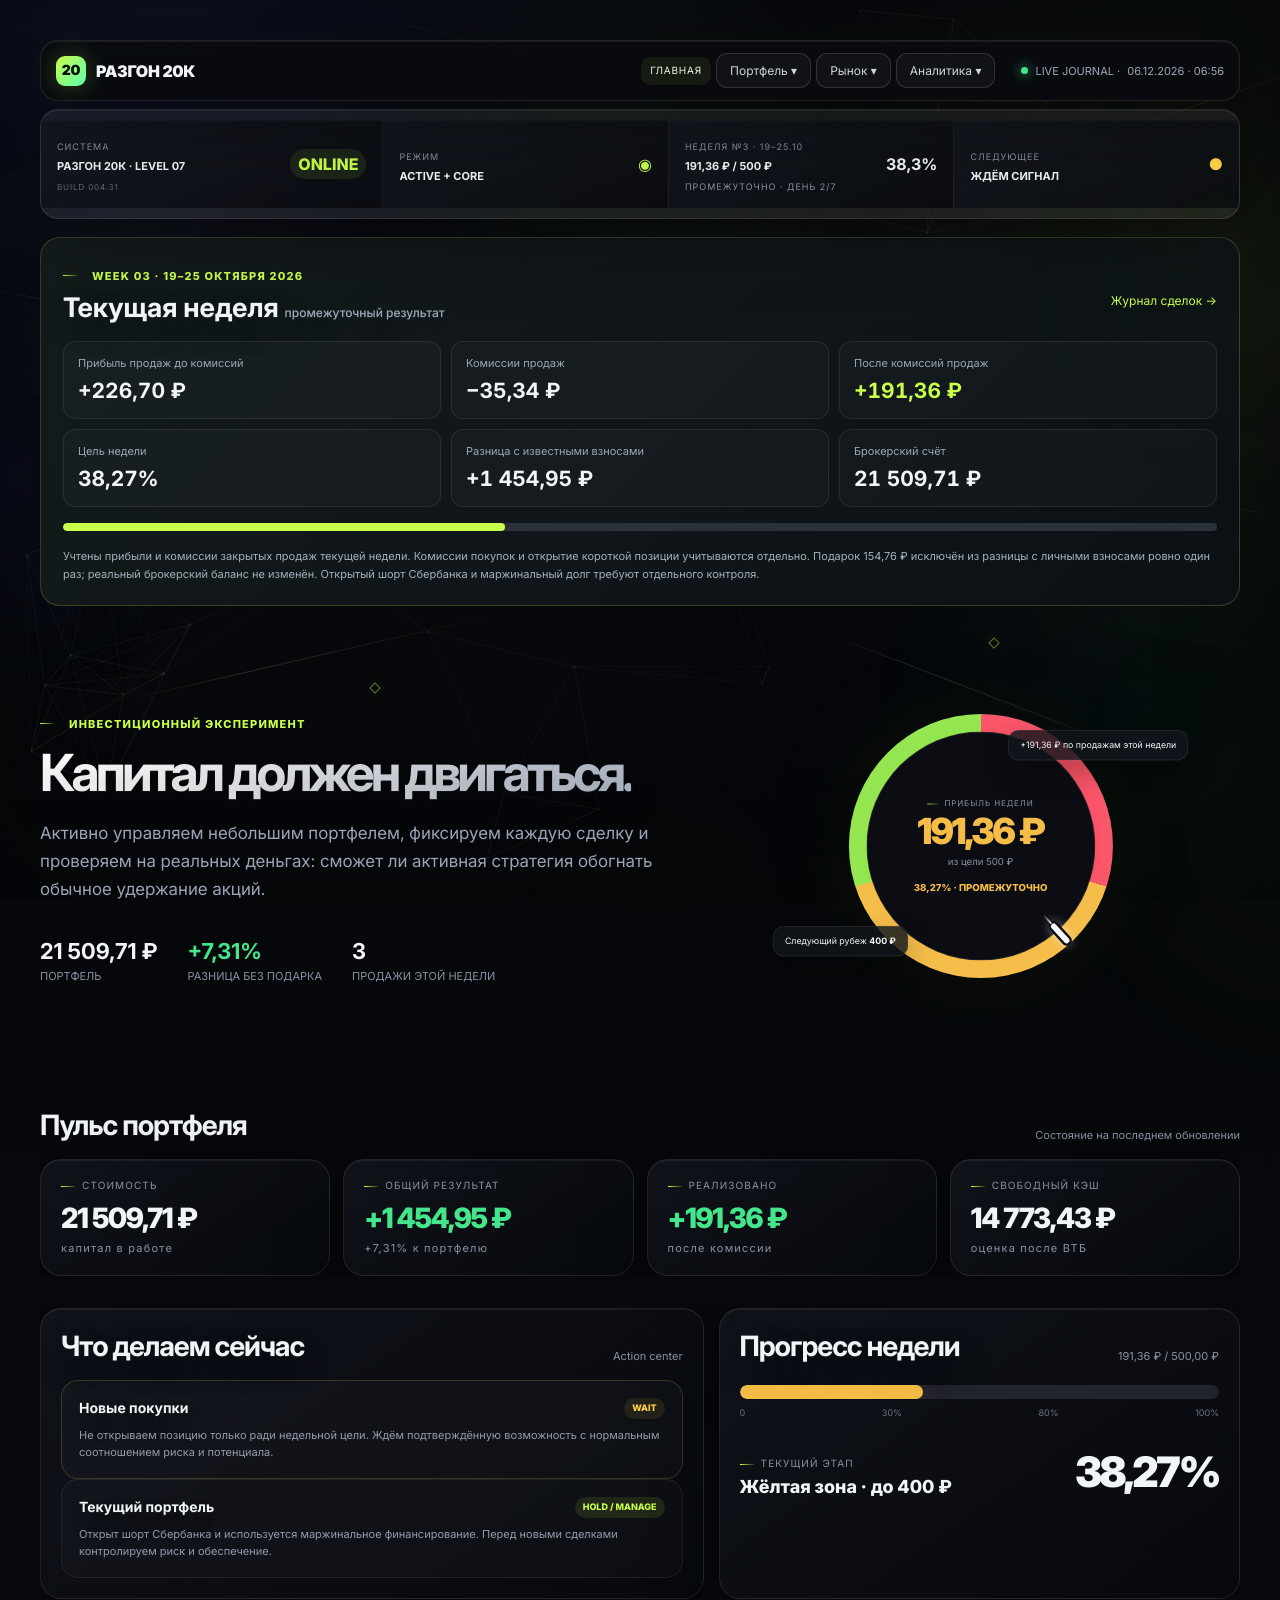
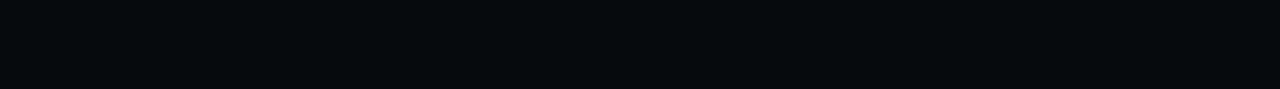
==== commit 33b49d53: "BUILD 004.31: force cache refresh and synchronize runtime build labels" ====
--- a/index.html
+++ b/index.html
@@ -1,7 +1,7 @@
 <!doctype html><html lang="ru"><head><meta charset="utf-8"><meta name="viewport" content="width=device-width,initial-scale=1"><meta name="theme-color" content="#06070a"><title>Разгон 20К — Live Terminal</title>
-<link rel="stylesheet" href="css/styles.css?v=00415"><link rel="stylesheet" href="css/workspace.css?v=00430"><link rel="stylesheet" href="css/week-audit.css?v=00423"></head><body><canvas id="capitalMesh" aria-hidden="true"></canvas><div class="atmoDecor" aria-hidden="true"><i class="atmoLine al1"></i><i class="atmoLine al2"></i><i class="atmoLine al3"></i><i class="atmoLine al4"></i><i class="atmoGlyph ag1"></i><i class="atmoGlyph ag2"></i><i class="atmoGlyph ag3"></i><i class="atmoGlyph ag4"></i><i class="atmoGlow ago1"></i><i class="atmoGlow ago2"></i><i class="atmoGlow ago3"></i></div><div class="cursorHalo" id="cursorHalo"></div><div class="ambientBeam beamA"></div><div class="ambientBeam beamB"></div><div class="ambientBeam beamC"></div><div class="aurora"></div><div class="orb a"></div><div class="orb b"></div><div class="glassLight gl1"></div><div class="glassLight gl2"></div>
-<div class="wrap"><nav class="nav"><div class="logo"><div class="logoMark">20</div>РАЗГОН 20К</div><div class="siteTabs"><a class="active" href="index.html">Dashboard</a><a href="portfolio.html">Портфель</a><a href="trades.html">Сделки</a><a href="radar.html">Радар</a><a href="intelligence.html">События</a><a href="company.html">Компании</a><a href="analytics.html">Аналитика</a><a href="strategy.html">Стратегия</a></div><div class="live"><i></i> LIVE JOURNAL · <span id="marketClock">06.10.2026</span></div></nav><div class="commandStrip reveal"><div class="cmd"><div><span>СИСТЕМА</span><br><strong>РАЗГОН 20К · LEVEL 07</strong><br><span style="font-size:8px;color:#5f6977">BUILD 004.30</span></div><div class="state">ONLINE</div></div><div class="cmd"><div><span>РЕЖИМ</span><br><strong>ACTIVE + CORE</strong></div><b style="color:var(--lime)">◉</b></div><div class="cmd"><div><span>НЕДЕЛЯ</span><br><strong>191,36 / 500 ₽</strong><br><span>ПН—ВС · ДЕНЬ 2/7</span></div><b>38,3%</b></div><div class="cmd"><div><span>СЛЕДУЮЩЕЕ</span><br><strong>ЖДЁМ СИГНАЛ</strong></div><b style="color:var(--yellow)">●</b></div></div><header class="hero"><div class="reveal"><div class="eyebrow">Инвестиционный эксперимент</div><h1><span class="gradient">Капитал должен двигаться.</span></h1><p class="lead">Активно управляем небольшим портфелем, фиксируем каждую сделку и проверяем на реальных деньгах: сможет ли активная стратегия обогнать обычное удержание акций.</p><div class="heroMeta"><div><b data-live="portfolio-total">—</b><span>ПОРТФЕЛЬ</span></div><div><b class="green" data-live="portfolio-pct">—</b><span>РАЗНИЦА БЕЗ ПОДАРКА</span></div><div><b>1</b><span>ПОДТВЕРЖДЁННЫЕ ПРОДАЖИ</span></div></div></div>
+<link rel="stylesheet" href="css/styles.css?v=00415"><link rel="stylesheet" href="css/workspace.css?v=00431"><link rel="stylesheet" href="css/week-audit.css?v=00423"></head><body><canvas id="capitalMesh" aria-hidden="true"></canvas><div class="atmoDecor" aria-hidden="true"><i class="atmoLine al1"></i><i class="atmoLine al2"></i><i class="atmoLine al3"></i><i class="atmoLine al4"></i><i class="atmoGlyph ag1"></i><i class="atmoGlyph ag2"></i><i class="atmoGlyph ag3"></i><i class="atmoGlyph ag4"></i><i class="atmoGlow ago1"></i><i class="atmoGlow ago2"></i><i class="atmoGlow ago3"></i></div><div class="cursorHalo" id="cursorHalo"></div><div class="ambientBeam beamA"></div><div class="ambientBeam beamB"></div><div class="ambientBeam beamC"></div><div class="aurora"></div><div class="orb a"></div><div class="orb b"></div><div class="glassLight gl1"></div><div class="glassLight gl2"></div>
+<div class="wrap"><nav class="nav"><div class="logo"><div class="logoMark">20</div>РАЗГОН 20К</div><div class="siteTabs"><a class="active" href="index.html">Dashboard</a><a href="portfolio.html">Портфель</a><a href="trades.html">Сделки</a><a href="radar.html">Радар</a><a href="intelligence.html">События</a><a href="company.html">Компании</a><a href="analytics.html">Аналитика</a><a href="strategy.html">Стратегия</a></div><div class="live"><i></i> LIVE JOURNAL · <span id="marketClock">06.10.2026</span></div></nav><div class="commandStrip reveal"><div class="cmd"><div><span>СИСТЕМА</span><br><strong>РАЗГОН 20К · LEVEL 07</strong><br><span style="font-size:8px;color:#5f6977">BUILD 004.31</span></div><div class="state">ONLINE</div></div><div class="cmd"><div><span>РЕЖИМ</span><br><strong>ACTIVE + CORE</strong></div><b style="color:var(--lime)">◉</b></div><div class="cmd"><div><span>НЕДЕЛЯ</span><br><strong>191,36 / 500 ₽</strong><br><span>ПН—ВС · ДЕНЬ 2/7</span></div><b>38,3%</b></div><div class="cmd"><div><span>СЛЕДУЮЩЕЕ</span><br><strong>ЖДЁМ СИГНАЛ</strong></div><b style="color:var(--yellow)">●</b></div></div><header class="hero"><div class="reveal"><div class="eyebrow">Инвестиционный эксперимент</div><h1><span class="gradient">Капитал должен двигаться.</span></h1><p class="lead">Активно управляем небольшим портфелем, фиксируем каждую сделку и проверяем на реальных деньгах: сможет ли активная стратегия обогнать обычное удержание акций.</p><div class="heroMeta"><div><b data-live="portfolio-total">—</b><span>ПОРТФЕЛЬ</span></div><div><b class="green" data-live="portfolio-pct">—</b><span>РАЗНИЦА БЕЗ ПОДАРКА</span></div><div><b>1</b><span>ПОДТВЕРЖДЁННЫЕ ПРОДАЖИ</span></div></div></div>
 <div class="ringWrap reveal"><div class="ringGlow"></div><div class="ring" id="ring" role="img" aria-label="Прогресс недели"><div class="speedNeedle" aria-hidden="true"></div><div class="ringCore"><div class="label">ПРИБЫЛЬ НЕДЕЛИ</div><div class="money counter" data-to="191.36" data-decimals="2" data-suffix=" ₽">0</div><div class="target">из цели 500 ₽</div><div class="percent">38,27% · РАЗГОН НАЧАЛСЯ</div><div class="celebrate">✓ ЦЕЛЬ ВЫПОЛНЕНА</div></div></div><div class="floatChip one"><span class="green">▲</span> +191,36 ₽ реализовано</div><div class="floatChip two">Следующий рубеж <b>400 ₽</b></div></div></header><section class="section reveal"><div class="sectionHead"><h2>Пульс портфеля</h2><p>Состояние на последнем обновлении</p></div><div class="cards"><div class="card tilt"><div class="label">Стоимость</div><div class="value" data-live="portfolio-total">—</div><div class="mini">капитал в работе</div></div><div class="card tilt"><div class="label">Общий результат</div><div class="value green" data-live="portfolio-pnl">—</div><div class="mini"><span data-live="portfolio-pct">—</span> к портфелю</div></div><div class="card tilt"><div class="label">Реализовано</div><div class="value green" data-live="week-realized">—</div><div class="mini">после комиссии</div></div><div class="card tilt"><div class="label">Свободный кэш</div><div class="value" data-live="cash">—</div><div class="mini">оценка после ВТБ</div></div></div></section><section class="section layout"><div class="card reveal"><div class="sectionHead"><h2>Что делаем сейчас</h2><p>Action center</p></div>
 <div class="signal" style="border-color:rgba(255,212,73,.18)"><div class="signalTop"><h3>Новые покупки</h3><span class="tag" style="color:#ffd449;background:rgba(255,212,73,.09)">WAIT</span></div><p>Не открываем позицию только ради недельной цели. Ждём подтверждённую возможность с нормальным соотношением риска и потенциала.</p></div>
 <div class="signal"><div class="signalTop"><h3>Текущий портфель</h3><span class="tag">HOLD / MANAGE</span></div><p>Открыт шорт Сбербанка и используется маржинальное финансирование. Перед новыми сделками контролируем риск и обеспечение.</p></div></div>
-<div class="card reveal"><div class="sectionHead"><h2>Прогресс недели</h2><p>191,36 / 500 ₽</p></div><div style="margin-top:22px;height:14px;border-radius:99px;background:#20242d;overflow:hidden"><div id="weekbar" style="height:100%;width:0;border-radius:99px;background:linear-gradient(90deg,#ff5168,#ff7b55);box-shadow:0 0 25px rgba(255,81,104,.25);transition:width 1.4s cubic-bezier(.2,.8,.2,1)"></div></div><div style="display:flex;justify-content:space-between;margin-top:9px;font-size:9px;color:#697384"><span>0</span><span>30%</span><span>70%</span><span>100%</span></div><div style="margin-top:28px;display:flex;justify-content:space-between;align-items:end"><div><div class="label">ТЕКУЩИЙ ЭТАП</div><div style="font-size:18px;font-weight:800;margin-top:7px">Жёлтая зона · до 400 ₽</div></div><div style="font-size:42px;font-weight:900;letter-spacing:-.06em" data-live="week-progress">—</div></div></div></section></div><script src="js/data.js?v=00430" defer></script><script src="js/companies.js?v=00415" defer></script><script src="js/app.js?v=00430" defer></script><script src="js/workspace.js?v=00419" defer></script><script src="js/week-audit.js?v=00430" defer></script></body></html>+<div class="card reveal"><div class="sectionHead"><h2>Прогресс недели</h2><p>191,36 / 500 ₽</p></div><div style="margin-top:22px;height:14px;border-radius:99px;background:#20242d;overflow:hidden"><div id="weekbar" style="height:100%;width:0;border-radius:99px;background:linear-gradient(90deg,#ff5168,#ff7b55);box-shadow:0 0 25px rgba(255,81,104,.25);transition:width 1.4s cubic-bezier(.2,.8,.2,1)"></div></div><div style="display:flex;justify-content:space-between;margin-top:9px;font-size:9px;color:#697384"><span>0</span><span>30%</span><span>80%</span><span>100%</span></div><div style="margin-top:28px;display:flex;justify-content:space-between;align-items:end"><div><div class="label">ТЕКУЩИЙ ЭТАП</div><div style="font-size:18px;font-weight:800;margin-top:7px">Жёлтая зона · до 400 ₽</div></div><div style="font-size:42px;font-weight:900;letter-spacing:-.06em" data-live="week-progress">—</div></div></div></section></div><script src="js/data.js?v=00431" defer></script><script src="js/companies.js?v=00415" defer></script><script src="js/app.js?v=00431" defer></script><script src="js/workspace.js?v=00419" defer></script><script src="js/week-audit.js?v=00431" defer></script></body></html>
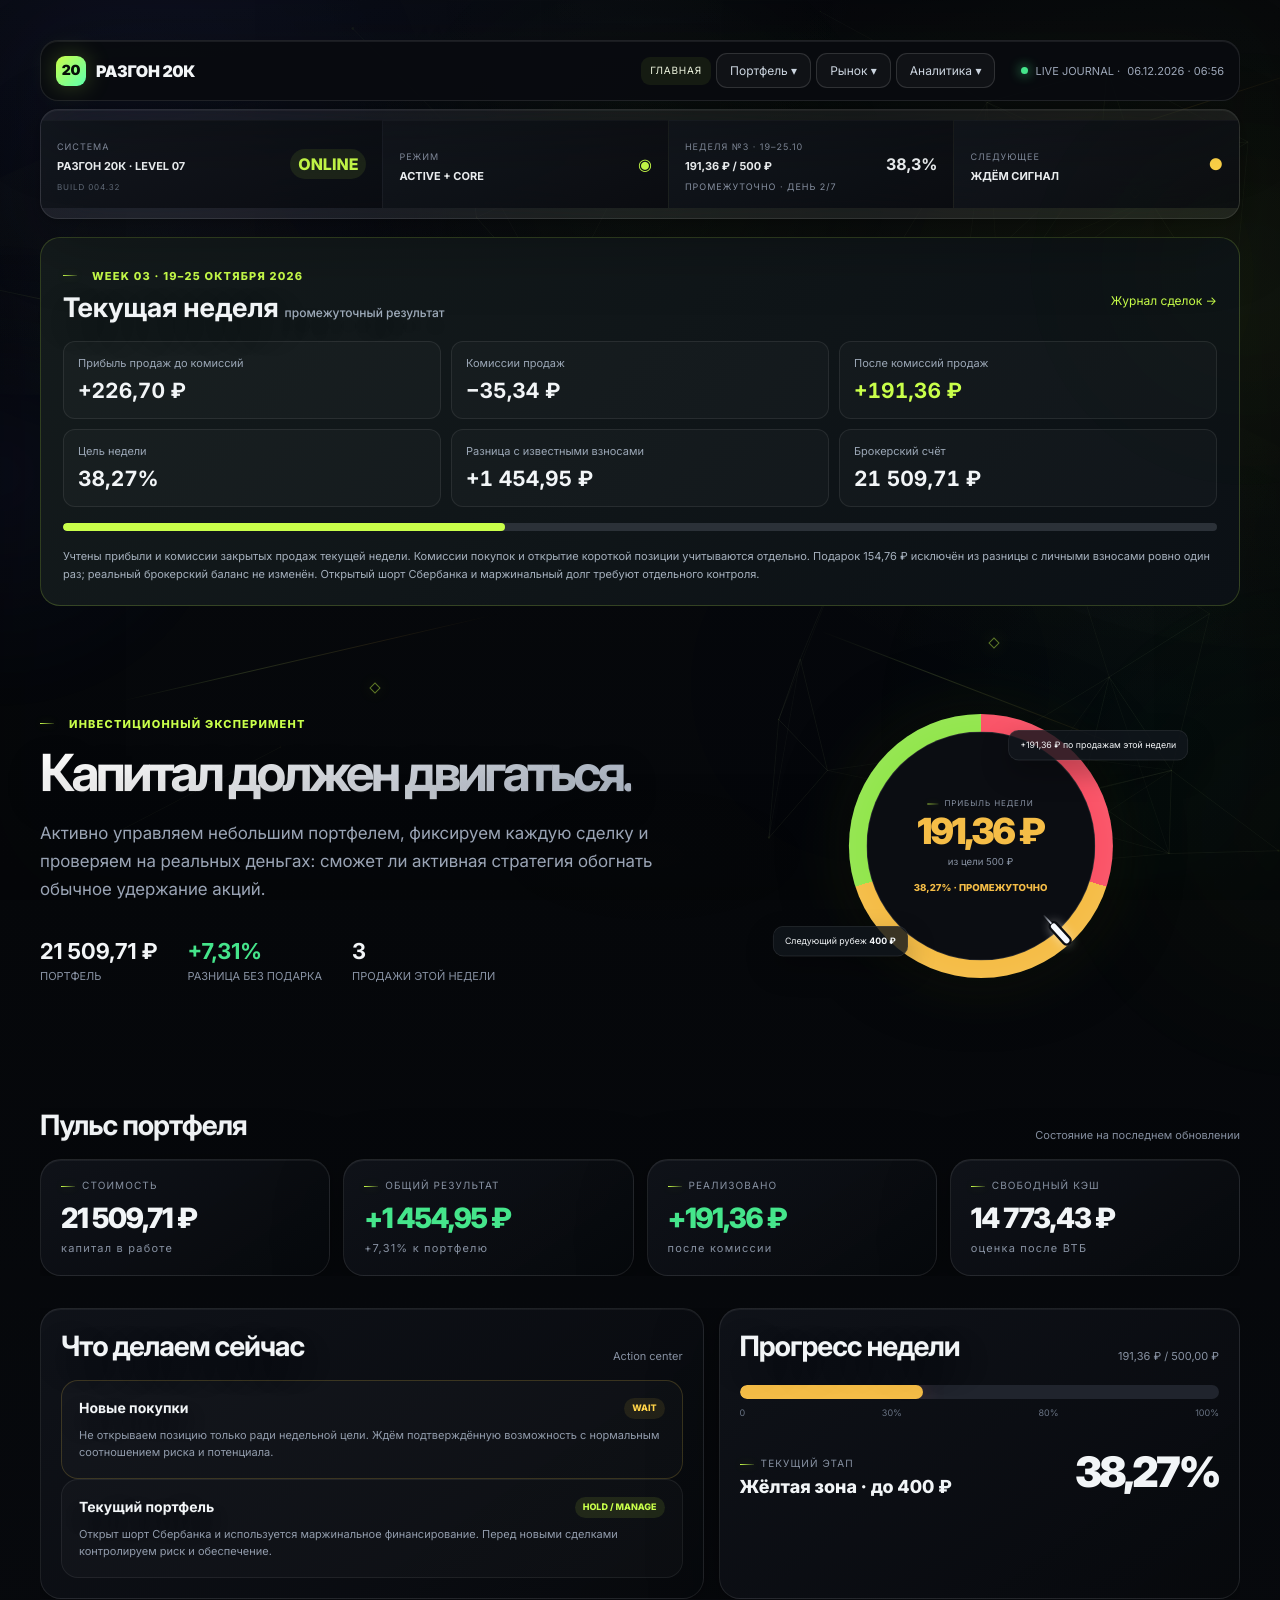
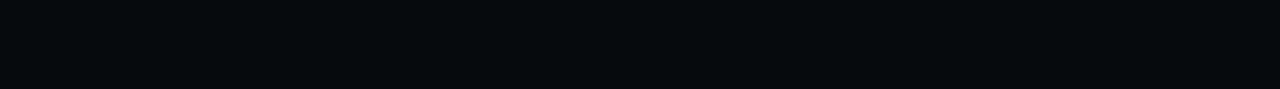
==== commit 09800113: "BUILD 004.32: invalidate cached chart scripts and synchronize release" ====
--- a/index.html
+++ b/index.html
@@ -1,7 +1,7 @@
 <!doctype html><html lang="ru"><head><meta charset="utf-8"><meta name="viewport" content="width=device-width,initial-scale=1"><meta name="theme-color" content="#06070a"><title>Разгон 20К — Live Terminal</title>
-<link rel="stylesheet" href="css/styles.css?v=00415"><link rel="stylesheet" href="css/workspace.css?v=00431"><link rel="stylesheet" href="css/week-audit.css?v=00423"></head><body><canvas id="capitalMesh" aria-hidden="true"></canvas><div class="atmoDecor" aria-hidden="true"><i class="atmoLine al1"></i><i class="atmoLine al2"></i><i class="atmoLine al3"></i><i class="atmoLine al4"></i><i class="atmoGlyph ag1"></i><i class="atmoGlyph ag2"></i><i class="atmoGlyph ag3"></i><i class="atmoGlyph ag4"></i><i class="atmoGlow ago1"></i><i class="atmoGlow ago2"></i><i class="atmoGlow ago3"></i></div><div class="cursorHalo" id="cursorHalo"></div><div class="ambientBeam beamA"></div><div class="ambientBeam beamB"></div><div class="ambientBeam beamC"></div><div class="aurora"></div><div class="orb a"></div><div class="orb b"></div><div class="glassLight gl1"></div><div class="glassLight gl2"></div>
-<div class="wrap"><nav class="nav"><div class="logo"><div class="logoMark">20</div>РАЗГОН 20К</div><div class="siteTabs"><a class="active" href="index.html">Dashboard</a><a href="portfolio.html">Портфель</a><a href="trades.html">Сделки</a><a href="radar.html">Радар</a><a href="intelligence.html">События</a><a href="company.html">Компании</a><a href="analytics.html">Аналитика</a><a href="strategy.html">Стратегия</a></div><div class="live"><i></i> LIVE JOURNAL · <span id="marketClock">06.10.2026</span></div></nav><div class="commandStrip reveal"><div class="cmd"><div><span>СИСТЕМА</span><br><strong>РАЗГОН 20К · LEVEL 07</strong><br><span style="font-size:8px;color:#5f6977">BUILD 004.31</span></div><div class="state">ONLINE</div></div><div class="cmd"><div><span>РЕЖИМ</span><br><strong>ACTIVE + CORE</strong></div><b style="color:var(--lime)">◉</b></div><div class="cmd"><div><span>НЕДЕЛЯ</span><br><strong>191,36 / 500 ₽</strong><br><span>ПН—ВС · ДЕНЬ 2/7</span></div><b>38,3%</b></div><div class="cmd"><div><span>СЛЕДУЮЩЕЕ</span><br><strong>ЖДЁМ СИГНАЛ</strong></div><b style="color:var(--yellow)">●</b></div></div><header class="hero"><div class="reveal"><div class="eyebrow">Инвестиционный эксперимент</div><h1><span class="gradient">Капитал должен двигаться.</span></h1><p class="lead">Активно управляем небольшим портфелем, фиксируем каждую сделку и проверяем на реальных деньгах: сможет ли активная стратегия обогнать обычное удержание акций.</p><div class="heroMeta"><div><b data-live="portfolio-total">—</b><span>ПОРТФЕЛЬ</span></div><div><b class="green" data-live="portfolio-pct">—</b><span>РАЗНИЦА БЕЗ ПОДАРКА</span></div><div><b>1</b><span>ПОДТВЕРЖДЁННЫЕ ПРОДАЖИ</span></div></div></div>
+<link rel="stylesheet" href="css/styles.css?v=00415"><link rel="stylesheet" href="css/workspace.css?v=00432"><link rel="stylesheet" href="css/week-audit.css?v=00423"></head><body><canvas id="capitalMesh" aria-hidden="true"></canvas><div class="atmoDecor" aria-hidden="true"><i class="atmoLine al1"></i><i class="atmoLine al2"></i><i class="atmoLine al3"></i><i class="atmoLine al4"></i><i class="atmoGlyph ag1"></i><i class="atmoGlyph ag2"></i><i class="atmoGlyph ag3"></i><i class="atmoGlyph ag4"></i><i class="atmoGlow ago1"></i><i class="atmoGlow ago2"></i><i class="atmoGlow ago3"></i></div><div class="cursorHalo" id="cursorHalo"></div><div class="ambientBeam beamA"></div><div class="ambientBeam beamB"></div><div class="ambientBeam beamC"></div><div class="aurora"></div><div class="orb a"></div><div class="orb b"></div><div class="glassLight gl1"></div><div class="glassLight gl2"></div>
+<div class="wrap"><nav class="nav"><div class="logo"><div class="logoMark">20</div>РАЗГОН 20К</div><div class="siteTabs"><a class="active" href="index.html">Dashboard</a><a href="portfolio.html">Портфель</a><a href="trades.html">Сделки</a><a href="radar.html">Радар</a><a href="intelligence.html">События</a><a href="company.html">Компании</a><a href="analytics.html">Аналитика</a><a href="strategy.html">Стратегия</a></div><div class="live"><i></i> LIVE JOURNAL · <span id="marketClock">06.10.2026</span></div></nav><div class="commandStrip reveal"><div class="cmd"><div><span>СИСТЕМА</span><br><strong>РАЗГОН 20К · LEVEL 07</strong><br><span style="font-size:8px;color:#5f6977">BUILD 004.32</span></div><div class="state">ONLINE</div></div><div class="cmd"><div><span>РЕЖИМ</span><br><strong>ACTIVE + CORE</strong></div><b style="color:var(--lime)">◉</b></div><div class="cmd"><div><span>НЕДЕЛЯ</span><br><strong>191,36 / 500 ₽</strong><br><span>ПН—ВС · ДЕНЬ 2/7</span></div><b>38,3%</b></div><div class="cmd"><div><span>СЛЕДУЮЩЕЕ</span><br><strong>ЖДЁМ СИГНАЛ</strong></div><b style="color:var(--yellow)">●</b></div></div><header class="hero"><div class="reveal"><div class="eyebrow">Инвестиционный эксперимент</div><h1><span class="gradient">Капитал должен двигаться.</span></h1><p class="lead">Активно управляем небольшим портфелем, фиксируем каждую сделку и проверяем на реальных деньгах: сможет ли активная стратегия обогнать обычное удержание акций.</p><div class="heroMeta"><div><b data-live="portfolio-total">—</b><span>ПОРТФЕЛЬ</span></div><div><b class="green" data-live="portfolio-pct">—</b><span>РАЗНИЦА БЕЗ ПОДАРКА</span></div><div><b>1</b><span>ПОДТВЕРЖДЁННЫЕ ПРОДАЖИ</span></div></div></div>
 <div class="ringWrap reveal"><div class="ringGlow"></div><div class="ring" id="ring" role="img" aria-label="Прогресс недели"><div class="speedNeedle" aria-hidden="true"></div><div class="ringCore"><div class="label">ПРИБЫЛЬ НЕДЕЛИ</div><div class="money counter" data-to="191.36" data-decimals="2" data-suffix=" ₽">0</div><div class="target">из цели 500 ₽</div><div class="percent">38,27% · РАЗГОН НАЧАЛСЯ</div><div class="celebrate">✓ ЦЕЛЬ ВЫПОЛНЕНА</div></div></div><div class="floatChip one"><span class="green">▲</span> +191,36 ₽ реализовано</div><div class="floatChip two">Следующий рубеж <b>400 ₽</b></div></div></header><section class="section reveal"><div class="sectionHead"><h2>Пульс портфеля</h2><p>Состояние на последнем обновлении</p></div><div class="cards"><div class="card tilt"><div class="label">Стоимость</div><div class="value" data-live="portfolio-total">—</div><div class="mini">капитал в работе</div></div><div class="card tilt"><div class="label">Общий результат</div><div class="value green" data-live="portfolio-pnl">—</div><div class="mini"><span data-live="portfolio-pct">—</span> к портфелю</div></div><div class="card tilt"><div class="label">Реализовано</div><div class="value green" data-live="week-realized">—</div><div class="mini">после комиссии</div></div><div class="card tilt"><div class="label">Свободный кэш</div><div class="value" data-live="cash">—</div><div class="mini">оценка после ВТБ</div></div></div></section><section class="section layout"><div class="card reveal"><div class="sectionHead"><h2>Что делаем сейчас</h2><p>Action center</p></div>
 <div class="signal" style="border-color:rgba(255,212,73,.18)"><div class="signalTop"><h3>Новые покупки</h3><span class="tag" style="color:#ffd449;background:rgba(255,212,73,.09)">WAIT</span></div><p>Не открываем позицию только ради недельной цели. Ждём подтверждённую возможность с нормальным соотношением риска и потенциала.</p></div>
 <div class="signal"><div class="signalTop"><h3>Текущий портфель</h3><span class="tag">HOLD / MANAGE</span></div><p>Открыт шорт Сбербанка и используется маржинальное финансирование. Перед новыми сделками контролируем риск и обеспечение.</p></div></div>
-<div class="card reveal"><div class="sectionHead"><h2>Прогресс недели</h2><p>191,36 / 500 ₽</p></div><div style="margin-top:22px;height:14px;border-radius:99px;background:#20242d;overflow:hidden"><div id="weekbar" style="height:100%;width:0;border-radius:99px;background:linear-gradient(90deg,#ff5168,#ff7b55);box-shadow:0 0 25px rgba(255,81,104,.25);transition:width 1.4s cubic-bezier(.2,.8,.2,1)"></div></div><div style="display:flex;justify-content:space-between;margin-top:9px;font-size:9px;color:#697384"><span>0</span><span>30%</span><span>80%</span><span>100%</span></div><div style="margin-top:28px;display:flex;justify-content:space-between;align-items:end"><div><div class="label">ТЕКУЩИЙ ЭТАП</div><div style="font-size:18px;font-weight:800;margin-top:7px">Жёлтая зона · до 400 ₽</div></div><div style="font-size:42px;font-weight:900;letter-spacing:-.06em" data-live="week-progress">—</div></div></div></section></div><script src="js/data.js?v=00431" defer></script><script src="js/companies.js?v=00415" defer></script><script src="js/app.js?v=00431" defer></script><script src="js/workspace.js?v=00419" defer></script><script src="js/week-audit.js?v=00431" defer></script></body></html>+<div class="card reveal"><div class="sectionHead"><h2>Прогресс недели</h2><p>191,36 / 500 ₽</p></div><div style="margin-top:22px;height:14px;border-radius:99px;background:#20242d;overflow:hidden"><div id="weekbar" style="height:100%;width:0;border-radius:99px;background:linear-gradient(90deg,#ff5168,#ff7b55);box-shadow:0 0 25px rgba(255,81,104,.25);transition:width 1.4s cubic-bezier(.2,.8,.2,1)"></div></div><div style="display:flex;justify-content:space-between;margin-top:9px;font-size:9px;color:#697384"><span>0</span><span>30%</span><span>80%</span><span>100%</span></div><div style="margin-top:28px;display:flex;justify-content:space-between;align-items:end"><div><div class="label">ТЕКУЩИЙ ЭТАП</div><div style="font-size:18px;font-weight:800;margin-top:7px">Жёлтая зона · до 400 ₽</div></div><div style="font-size:42px;font-weight:900;letter-spacing:-.06em" data-live="week-progress">—</div></div></div></section></div><script src="js/data.js?v=00432" defer></script><script src="js/companies.js?v=00415" defer></script><script src="js/app.js?v=00432" defer></script><script src="js/workspace.js?v=00419" defer></script><script src="js/week-audit.js?v=00432" defer></script></body></html>
--- a/css/workspace.css
+++ b/css/workspace.css
@@ -32,3 +32,18 @@
  .commandStrip{grid-template-columns:1fr!important}
  .siteTabs>a,.workspaceMenu>summary{font-size:11px!important}
 }
+
+/* BUILD 004.32 — interactive history */
+.historyControls{display:flex;flex-wrap:wrap;gap:8px;margin:14px 0 12px}
+.historyBtn{border:1px solid rgba(184,202,212,.23);border-radius:10px;background:#151b21;color:#aeb9c1;padding:9px 15px;font:inherit;font-size:12px;font-weight:750;cursor:pointer}
+.historyBtn.active,.historyBtn:hover{background:#c9ff4a;color:#101510;border-color:#c9ff4a}
+.historyHelp{color:#8896a3;font-size:12px;line-height:1.6;margin-bottom:12px}
+.historyChart{min-height:180px}
+.historyDetail{display:flex;align-items:center;flex-wrap:wrap;gap:12px;margin-top:12px;padding:13px 15px;border:1px solid rgba(184,202,212,.14);background:rgba(255,255,255,.025);border-radius:12px;color:#a9b5c0;font-size:12px}
+.historyDetail b{color:#e9f0f4;font-size:13px}
+.historyDetail strong{color:#c9ff4a;font-size:17px}
+.historyDetail span{flex-basis:100%;line-height:1.5}
+.historyPoint{cursor:pointer;outline:none}
+.historyPoint:focus circle:last-child{stroke:#fff;stroke-width:3}
+#strategyHistoryChart svg{max-height:245px}
+@media(max-width:640px){.historyDetail{gap:8px}.historyBtn{padding:9px 11px}.historyChart svg{min-width:0}}
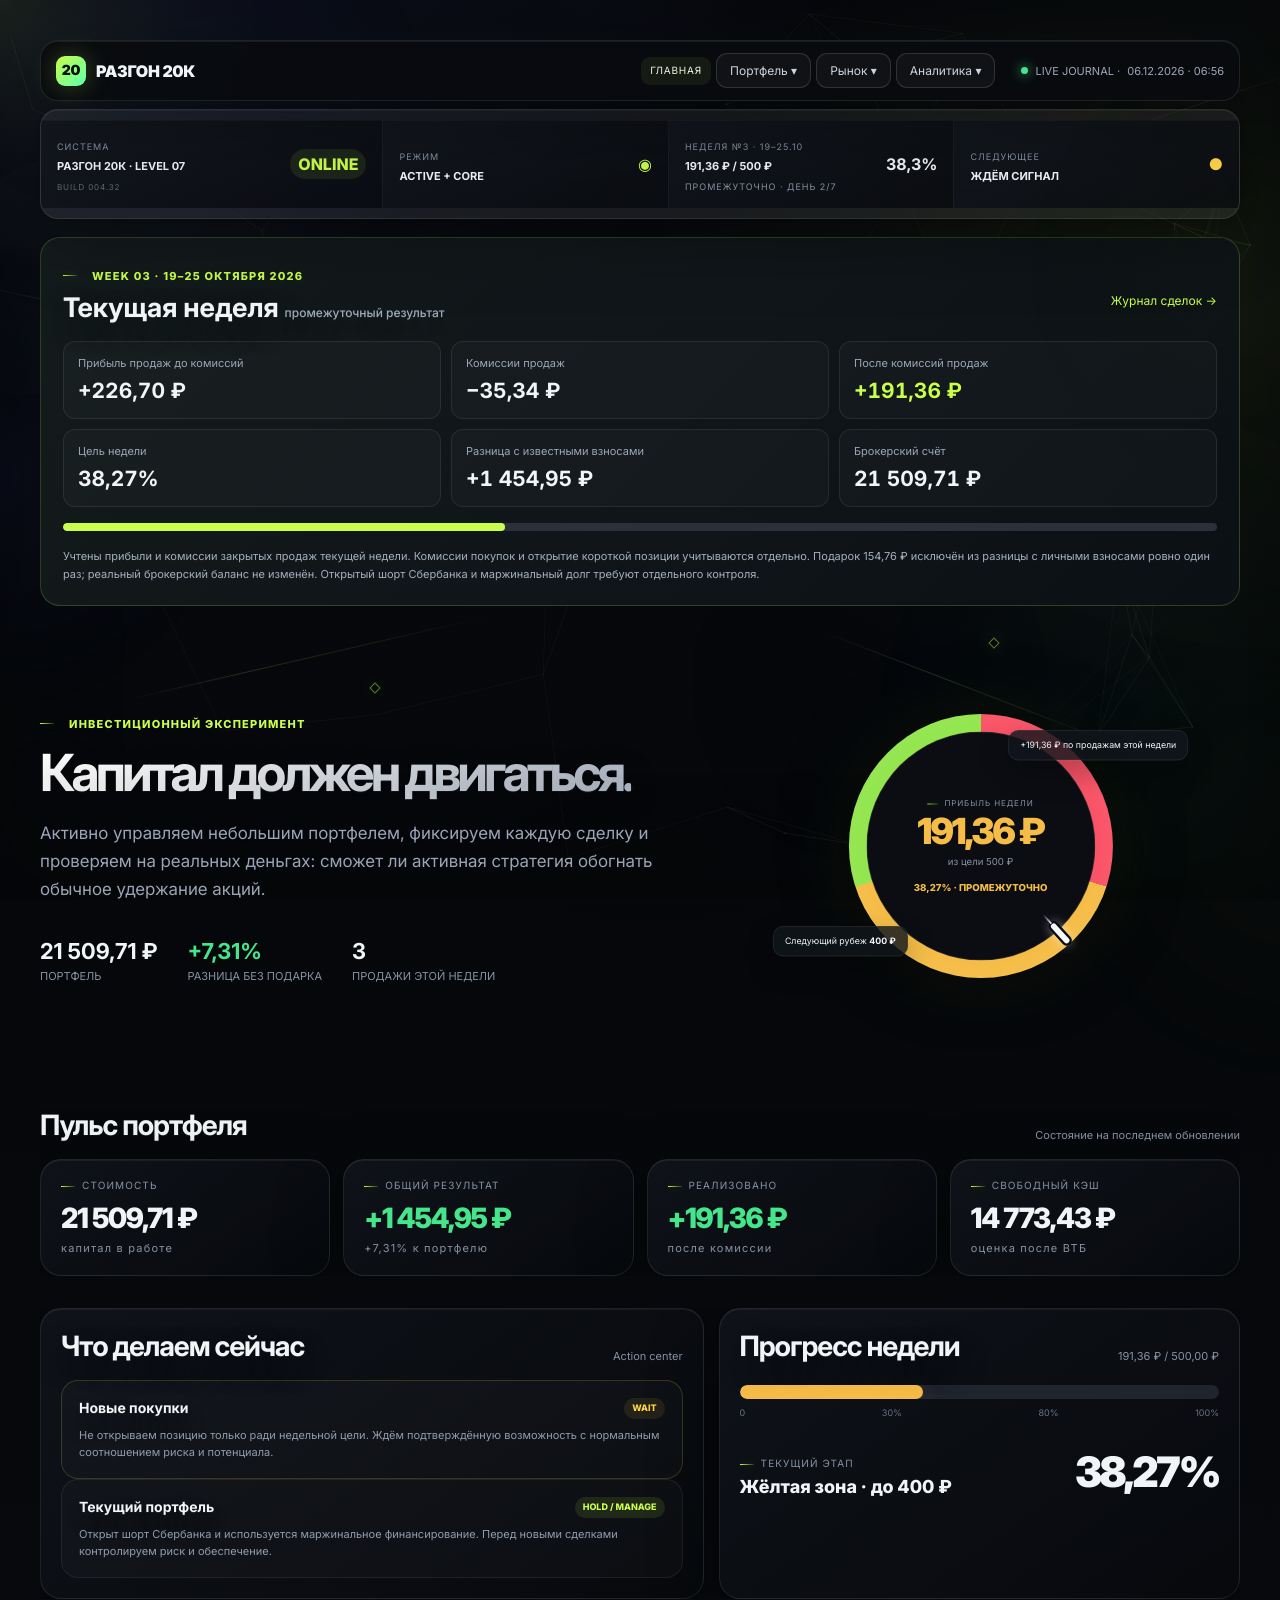
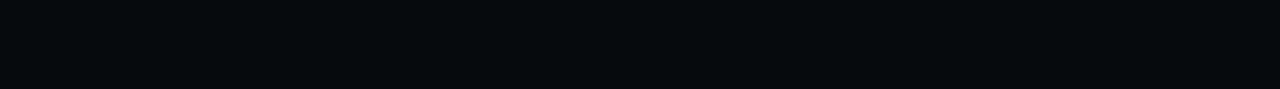
==== commit 6bf94b02: "Synchronize displayed build 004.35 across site" ====
--- a/index.html
+++ b/index.html
@@ -1,7 +1,7 @@
 <!doctype html><html lang="ru"><head><meta charset="utf-8"><meta name="viewport" content="width=device-width,initial-scale=1"><meta name="theme-color" content="#06070a"><title>Разгон 20К — Live Terminal</title>
 <link rel="stylesheet" href="css/styles.css?v=00415"><link rel="stylesheet" href="css/workspace.css?v=00432"><link rel="stylesheet" href="css/week-audit.css?v=00423"></head><body><canvas id="capitalMesh" aria-hidden="true"></canvas><div class="atmoDecor" aria-hidden="true"><i class="atmoLine al1"></i><i class="atmoLine al2"></i><i class="atmoLine al3"></i><i class="atmoLine al4"></i><i class="atmoGlyph ag1"></i><i class="atmoGlyph ag2"></i><i class="atmoGlyph ag3"></i><i class="atmoGlyph ag4"></i><i class="atmoGlow ago1"></i><i class="atmoGlow ago2"></i><i class="atmoGlow ago3"></i></div><div class="cursorHalo" id="cursorHalo"></div><div class="ambientBeam beamA"></div><div class="ambientBeam beamB"></div><div class="ambientBeam beamC"></div><div class="aurora"></div><div class="orb a"></div><div class="orb b"></div><div class="glassLight gl1"></div><div class="glassLight gl2"></div>
-<div class="wrap"><nav class="nav"><div class="logo"><div class="logoMark">20</div>РАЗГОН 20К</div><div class="siteTabs"><a class="active" href="index.html">Dashboard</a><a href="portfolio.html">Портфель</a><a href="trades.html">Сделки</a><a href="radar.html">Радар</a><a href="intelligence.html">События</a><a href="company.html">Компании</a><a href="analytics.html">Аналитика</a><a href="strategy.html">Стратегия</a></div><div class="live"><i></i> LIVE JOURNAL · <span id="marketClock">06.10.2026</span></div></nav><div class="commandStrip reveal"><div class="cmd"><div><span>СИСТЕМА</span><br><strong>РАЗГОН 20К · LEVEL 07</strong><br><span style="font-size:8px;color:#5f6977">BUILD 004.32</span></div><div class="state">ONLINE</div></div><div class="cmd"><div><span>РЕЖИМ</span><br><strong>ACTIVE + CORE</strong></div><b style="color:var(--lime)">◉</b></div><div class="cmd"><div><span>НЕДЕЛЯ</span><br><strong>191,36 / 500 ₽</strong><br><span>ПН—ВС · ДЕНЬ 2/7</span></div><b>38,3%</b></div><div class="cmd"><div><span>СЛЕДУЮЩЕЕ</span><br><strong>ЖДЁМ СИГНАЛ</strong></div><b style="color:var(--yellow)">●</b></div></div><header class="hero"><div class="reveal"><div class="eyebrow">Инвестиционный эксперимент</div><h1><span class="gradient">Капитал должен двигаться.</span></h1><p class="lead">Активно управляем небольшим портфелем, фиксируем каждую сделку и проверяем на реальных деньгах: сможет ли активная стратегия обогнать обычное удержание акций.</p><div class="heroMeta"><div><b data-live="portfolio-total">—</b><span>ПОРТФЕЛЬ</span></div><div><b class="green" data-live="portfolio-pct">—</b><span>РАЗНИЦА БЕЗ ПОДАРКА</span></div><div><b>1</b><span>ПОДТВЕРЖДЁННЫЕ ПРОДАЖИ</span></div></div></div>
+<div class="wrap"><nav class="nav"><div class="logo"><div class="logoMark">20</div>РАЗГОН 20К</div><div class="siteTabs"><a class="active" href="index.html">Dashboard</a><a href="portfolio.html">Портфель</a><a href="trades.html">Сделки</a><a href="radar.html">Радар</a><a href="intelligence.html">События</a><a href="company.html">Компании</a><a href="analytics.html">Аналитика</a><a href="strategy.html">Стратегия</a></div><div class="live"><i></i> LIVE JOURNAL · <span id="marketClock">06.10.2026</span></div></nav><div class="commandStrip reveal"><div class="cmd"><div><span>СИСТЕМА</span><br><strong>РАЗГОН 20К · LEVEL 07</strong><br><span style="font-size:8px;color:#5f6977">BUILD 004.35</span></div><div class="state">ONLINE</div></div><div class="cmd"><div><span>РЕЖИМ</span><br><strong>ACTIVE + CORE</strong></div><b style="color:var(--lime)">◉</b></div><div class="cmd"><div><span>НЕДЕЛЯ</span><br><strong>191,36 / 500 ₽</strong><br><span>ПН—ВС · ДЕНЬ 2/7</span></div><b>38,3%</b></div><div class="cmd"><div><span>СЛЕДУЮЩЕЕ</span><br><strong>ЖДЁМ СИГНАЛ</strong></div><b style="color:var(--yellow)">●</b></div></div><header class="hero"><div class="reveal"><div class="eyebrow">Инвестиционный эксперимент</div><h1><span class="gradient">Капитал должен двигаться.</span></h1><p class="lead">Активно управляем небольшим портфелем, фиксируем каждую сделку и проверяем на реальных деньгах: сможет ли активная стратегия обогнать обычное удержание акций.</p><div class="heroMeta"><div><b data-live="portfolio-total">—</b><span>ПОРТФЕЛЬ</span></div><div><b class="green" data-live="portfolio-pct">—</b><span>РАЗНИЦА БЕЗ ПОДАРКА</span></div><div><b>1</b><span>ПОДТВЕРЖДЁННЫЕ ПРОДАЖИ</span></div></div></div>
 <div class="ringWrap reveal"><div class="ringGlow"></div><div class="ring" id="ring" role="img" aria-label="Прогресс недели"><div class="speedNeedle" aria-hidden="true"></div><div class="ringCore"><div class="label">ПРИБЫЛЬ НЕДЕЛИ</div><div class="money counter" data-to="191.36" data-decimals="2" data-suffix=" ₽">0</div><div class="target">из цели 500 ₽</div><div class="percent">38,27% · РАЗГОН НАЧАЛСЯ</div><div class="celebrate">✓ ЦЕЛЬ ВЫПОЛНЕНА</div></div></div><div class="floatChip one"><span class="green">▲</span> +191,36 ₽ реализовано</div><div class="floatChip two">Следующий рубеж <b>400 ₽</b></div></div></header><section class="section reveal"><div class="sectionHead"><h2>Пульс портфеля</h2><p>Состояние на последнем обновлении</p></div><div class="cards"><div class="card tilt"><div class="label">Стоимость</div><div class="value" data-live="portfolio-total">—</div><div class="mini">капитал в работе</div></div><div class="card tilt"><div class="label">Общий результат</div><div class="value green" data-live="portfolio-pnl">—</div><div class="mini"><span data-live="portfolio-pct">—</span> к портфелю</div></div><div class="card tilt"><div class="label">Реализовано</div><div class="value green" data-live="week-realized">—</div><div class="mini">после комиссии</div></div><div class="card tilt"><div class="label">Свободный кэш</div><div class="value" data-live="cash">—</div><div class="mini">оценка после ВТБ</div></div></div></section><section class="section layout"><div class="card reveal"><div class="sectionHead"><h2>Что делаем сейчас</h2><p>Action center</p></div>
 <div class="signal" style="border-color:rgba(255,212,73,.18)"><div class="signalTop"><h3>Новые покупки</h3><span class="tag" style="color:#ffd449;background:rgba(255,212,73,.09)">WAIT</span></div><p>Не открываем позицию только ради недельной цели. Ждём подтверждённую возможность с нормальным соотношением риска и потенциала.</p></div>
 <div class="signal"><div class="signalTop"><h3>Текущий портфель</h3><span class="tag">HOLD / MANAGE</span></div><p>Открыт шорт Сбербанка и используется маржинальное финансирование. Перед новыми сделками контролируем риск и обеспечение.</p></div></div>
-<div class="card reveal"><div class="sectionHead"><h2>Прогресс недели</h2><p>191,36 / 500 ₽</p></div><div style="margin-top:22px;height:14px;border-radius:99px;background:#20242d;overflow:hidden"><div id="weekbar" style="height:100%;width:0;border-radius:99px;background:linear-gradient(90deg,#ff5168,#ff7b55);box-shadow:0 0 25px rgba(255,81,104,.25);transition:width 1.4s cubic-bezier(.2,.8,.2,1)"></div></div><div style="display:flex;justify-content:space-between;margin-top:9px;font-size:9px;color:#697384"><span>0</span><span>30%</span><span>80%</span><span>100%</span></div><div style="margin-top:28px;display:flex;justify-content:space-between;align-items:end"><div><div class="label">ТЕКУЩИЙ ЭТАП</div><div style="font-size:18px;font-weight:800;margin-top:7px">Жёлтая зона · до 400 ₽</div></div><div style="font-size:42px;font-weight:900;letter-spacing:-.06em" data-live="week-progress">—</div></div></div></section></div><script src="js/data.js?v=00432" defer></script><script src="js/companies.js?v=00415" defer></script><script src="js/app.js?v=00432" defer></script><script src="js/workspace.js?v=00419" defer></script><script src="js/week-audit.js?v=00432" defer></script></body></html>+<div class="card reveal"><div class="sectionHead"><h2>Прогресс недели</h2><p>191,36 / 500 ₽</p></div><div style="margin-top:22px;height:14px;border-radius:99px;background:#20242d;overflow:hidden"><div id="weekbar" style="height:100%;width:0;border-radius:99px;background:linear-gradient(90deg,#ff5168,#ff7b55);box-shadow:0 0 25px rgba(255,81,104,.25);transition:width 1.4s cubic-bezier(.2,.8,.2,1)"></div></div><div style="display:flex;justify-content:space-between;margin-top:9px;font-size:9px;color:#697384"><span>0</span><span>30%</span><span>80%</span><span>100%</span></div><div style="margin-top:28px;display:flex;justify-content:space-between;align-items:end"><div><div class="label">ТЕКУЩИЙ ЭТАП</div><div style="font-size:18px;font-weight:800;margin-top:7px">Жёлтая зона · до 400 ₽</div></div><div style="font-size:42px;font-weight:900;letter-spacing:-.06em" data-live="week-progress">—</div></div></div></section></div><script src="js/data.js?v=00435" defer></script><script src="js/companies.js?v=00415" defer></script><script src="js/app.js?v=00432" defer></script><script src="js/workspace.js?v=00419" defer></script><script src="js/week-audit.js?v=00432" defer></script></body></html>
